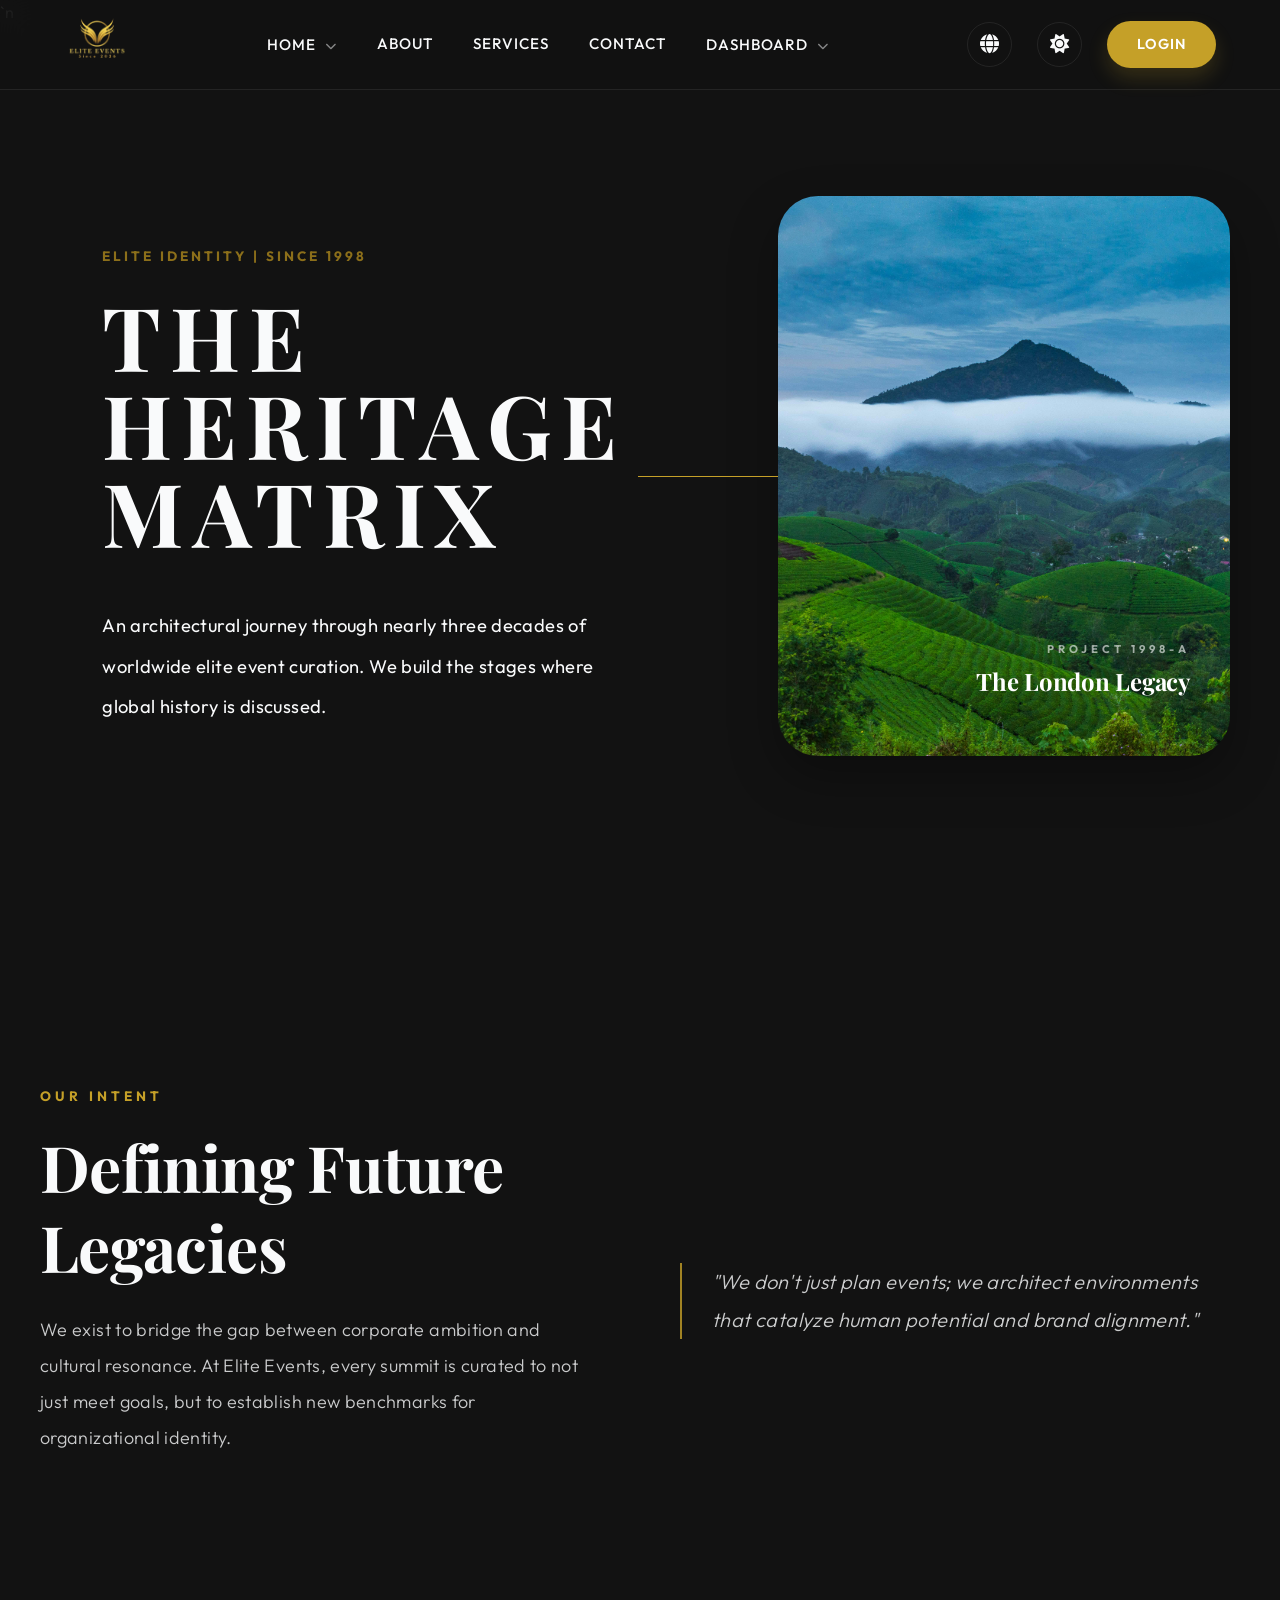
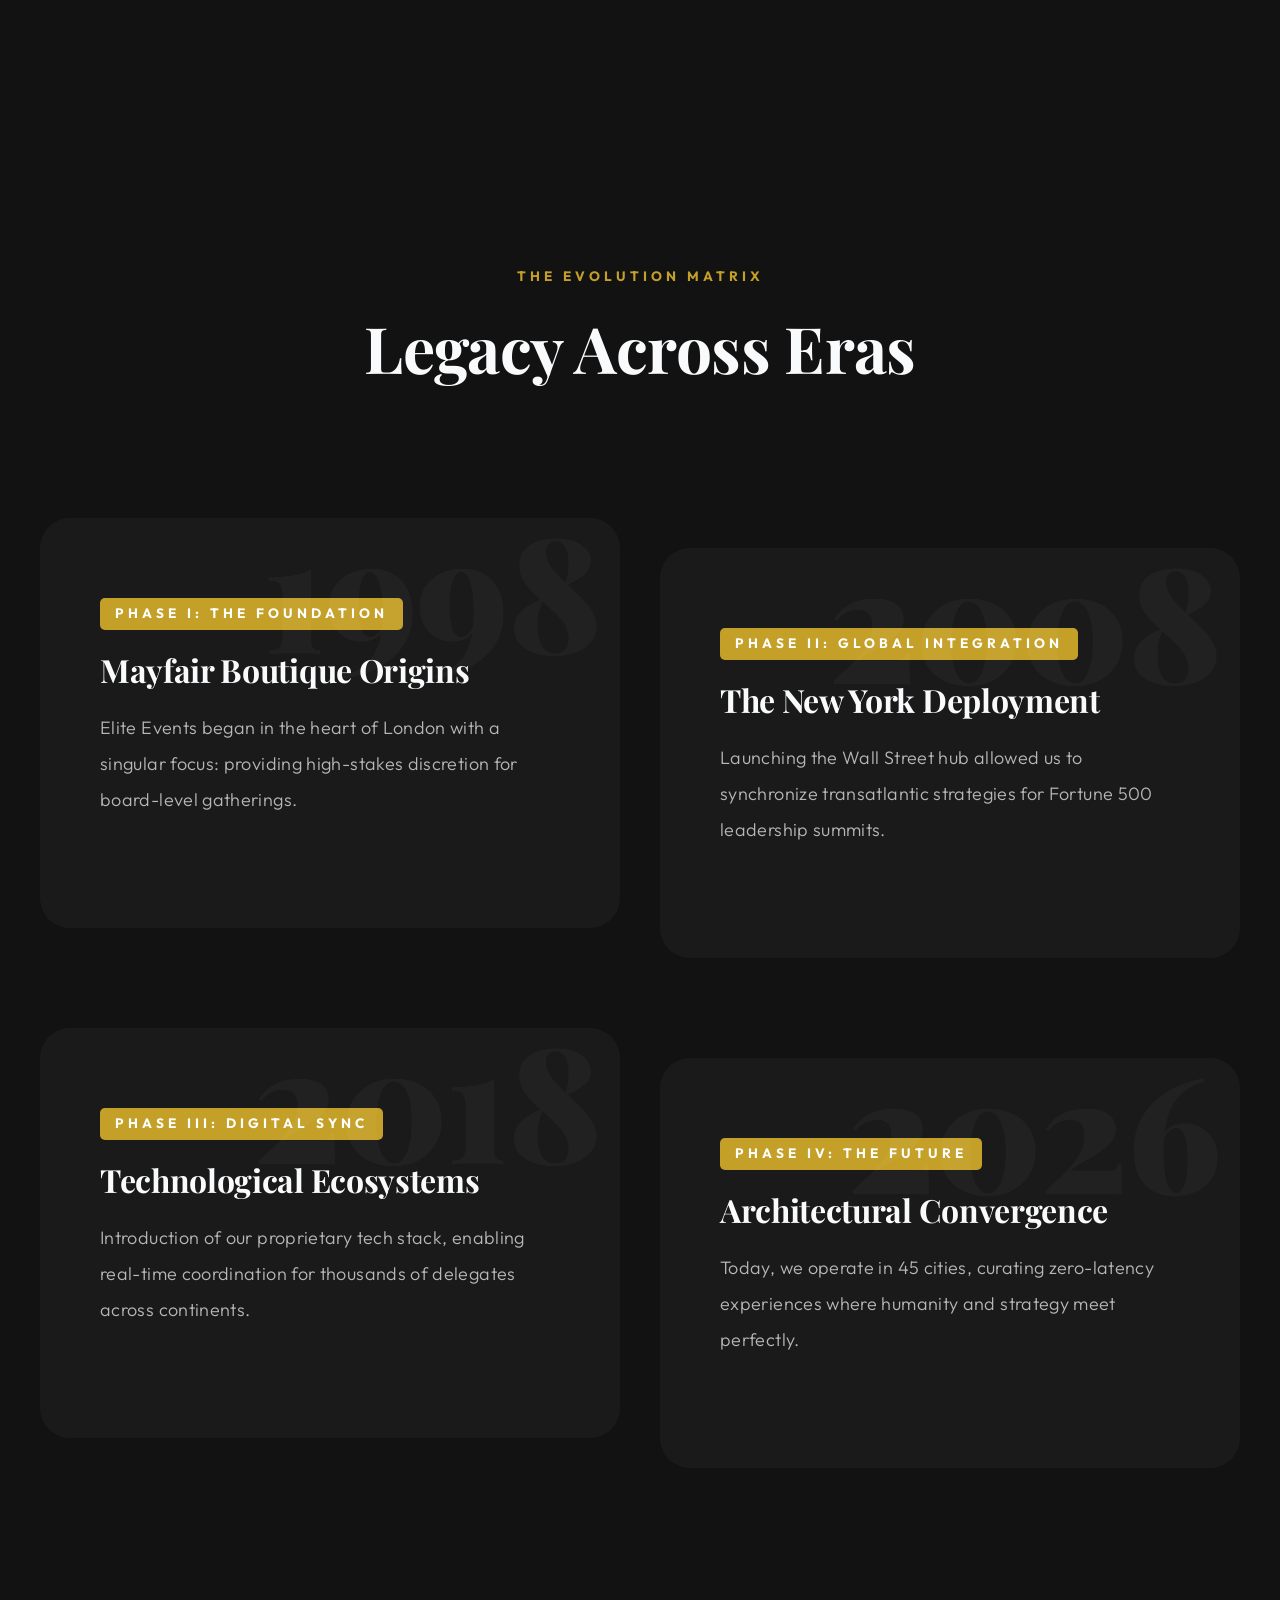
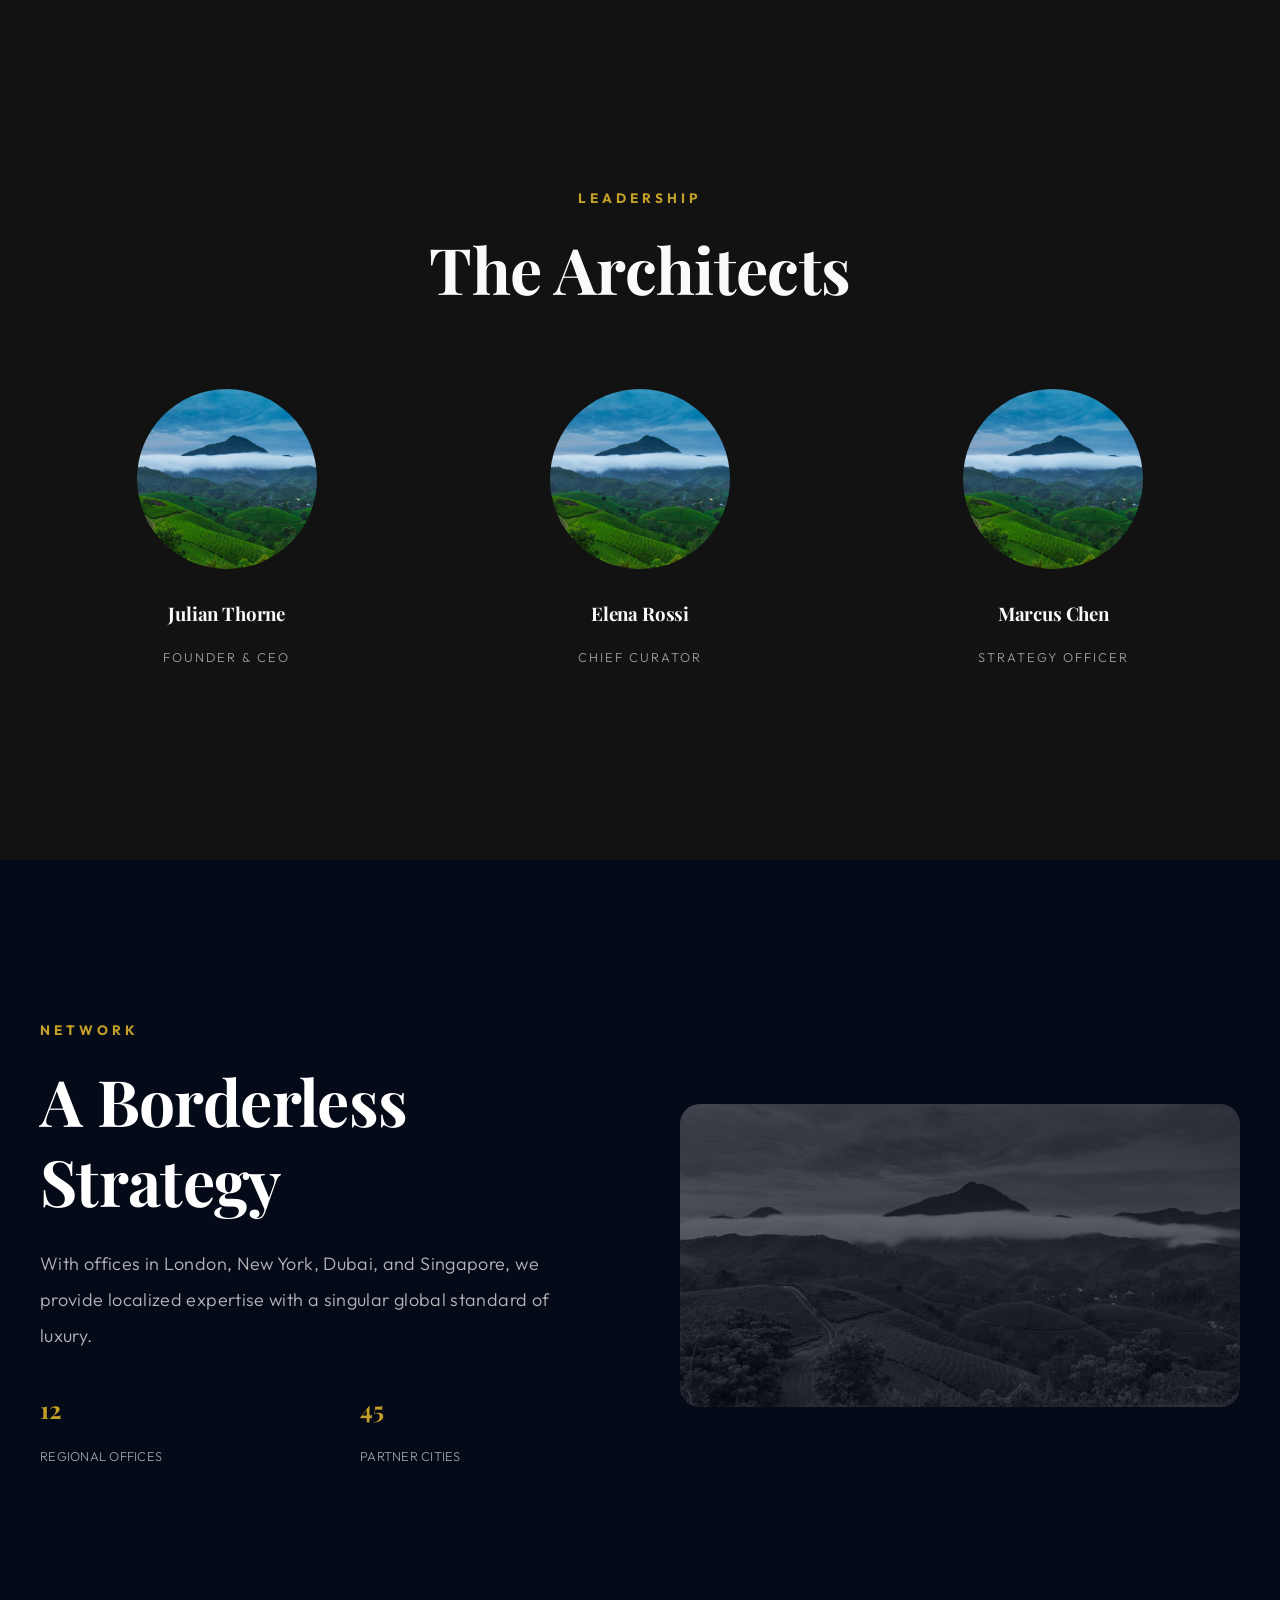
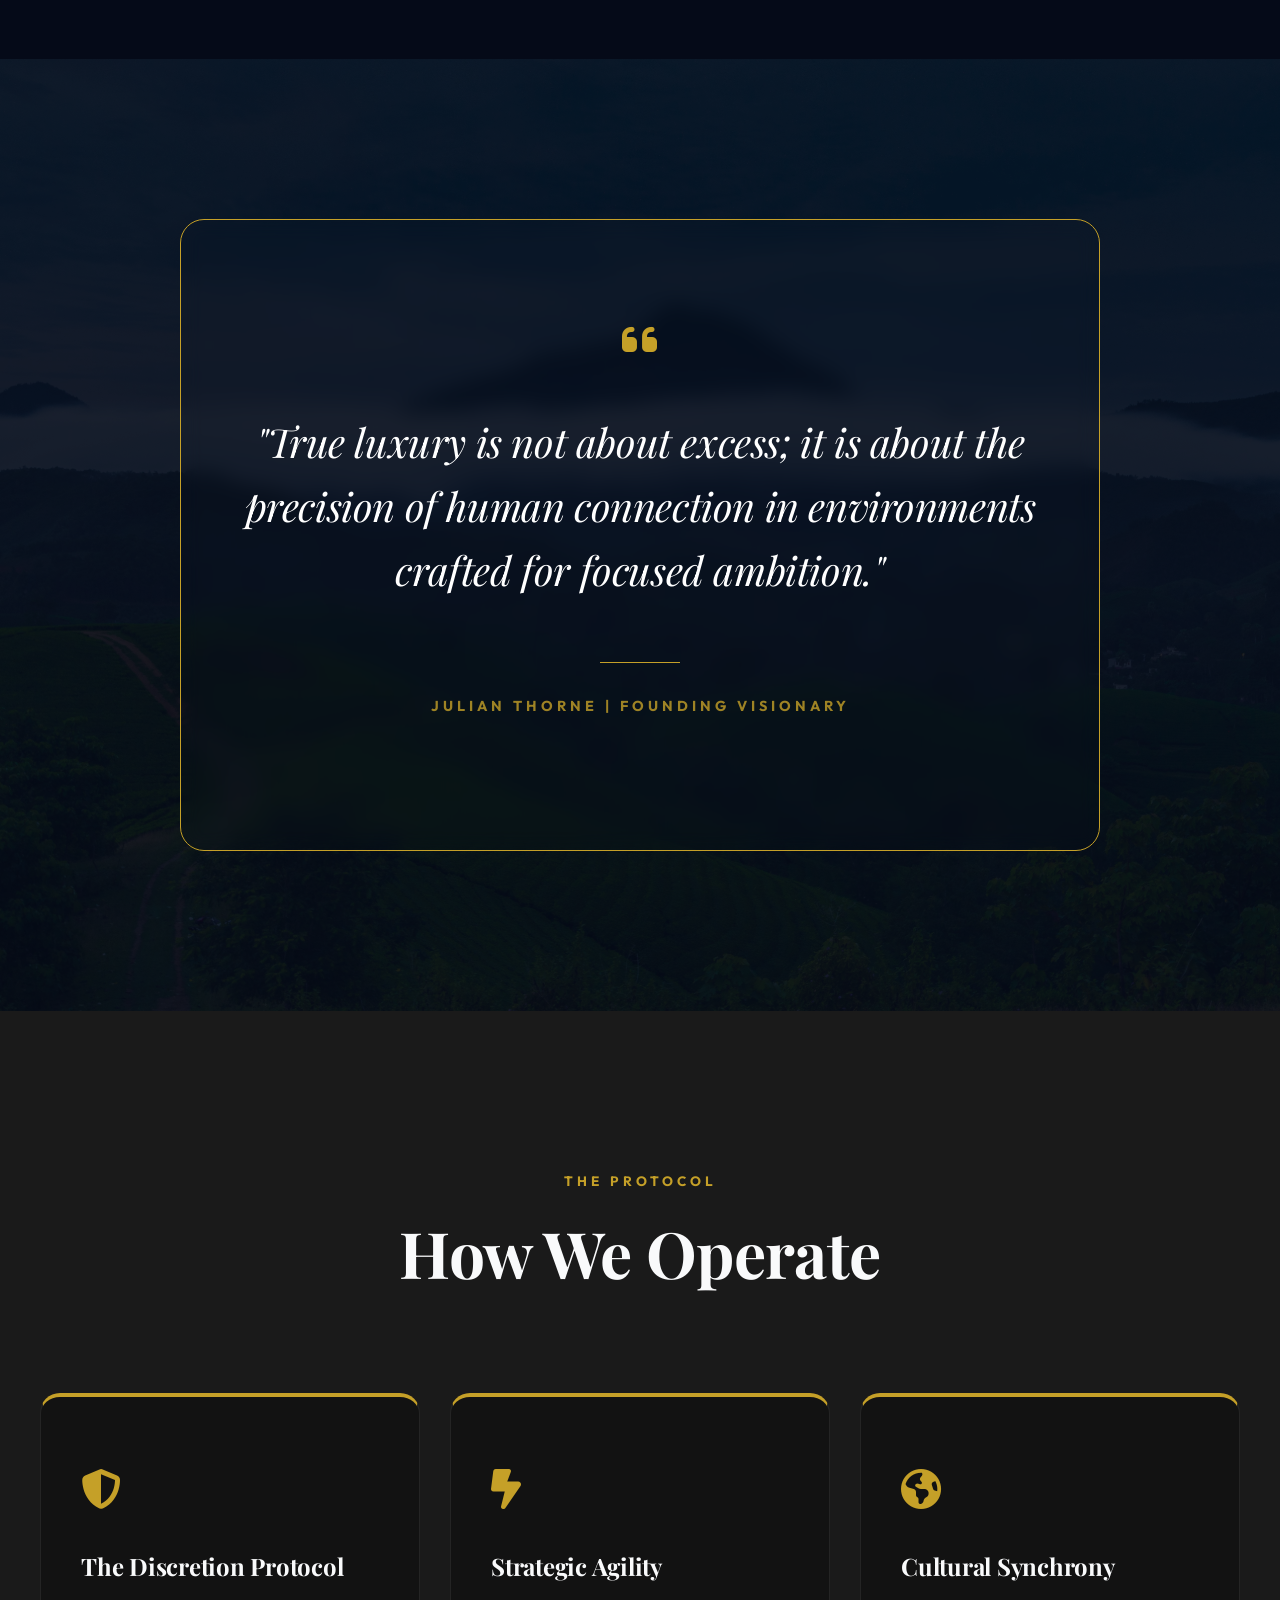
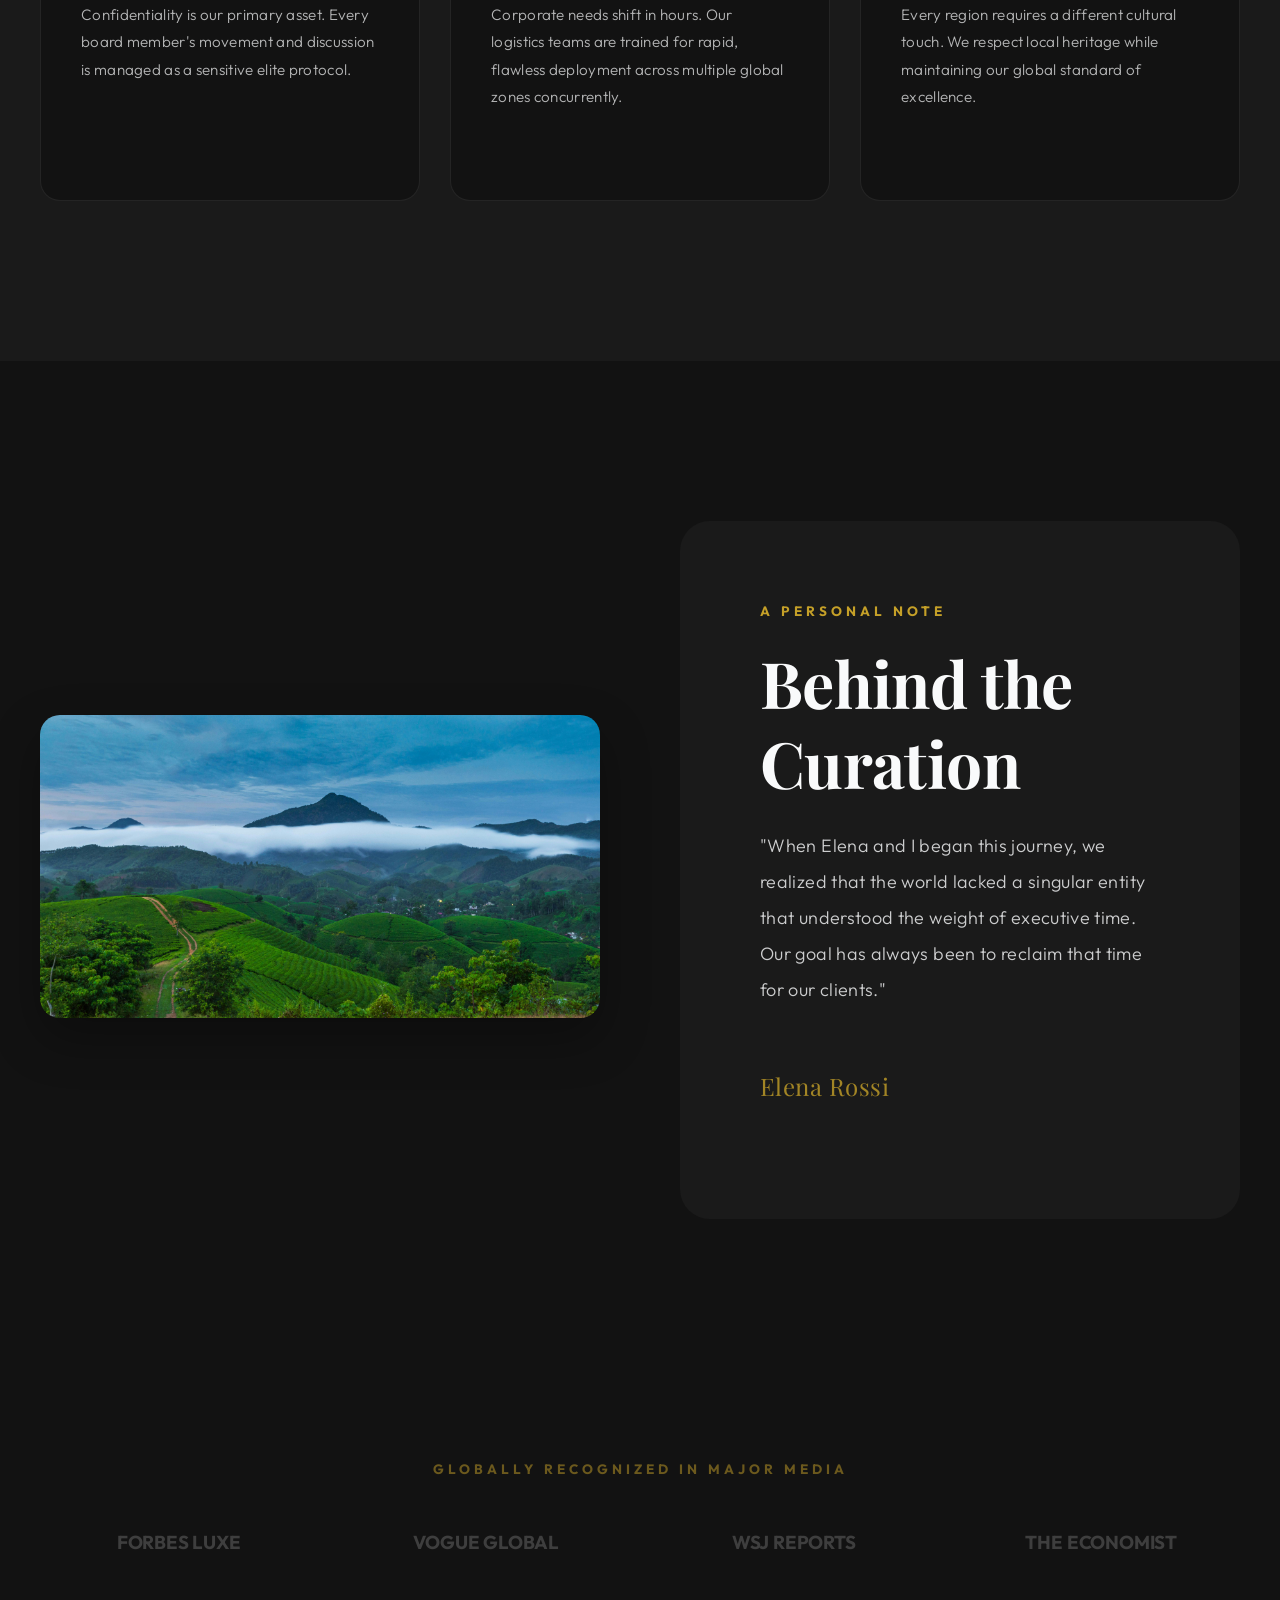
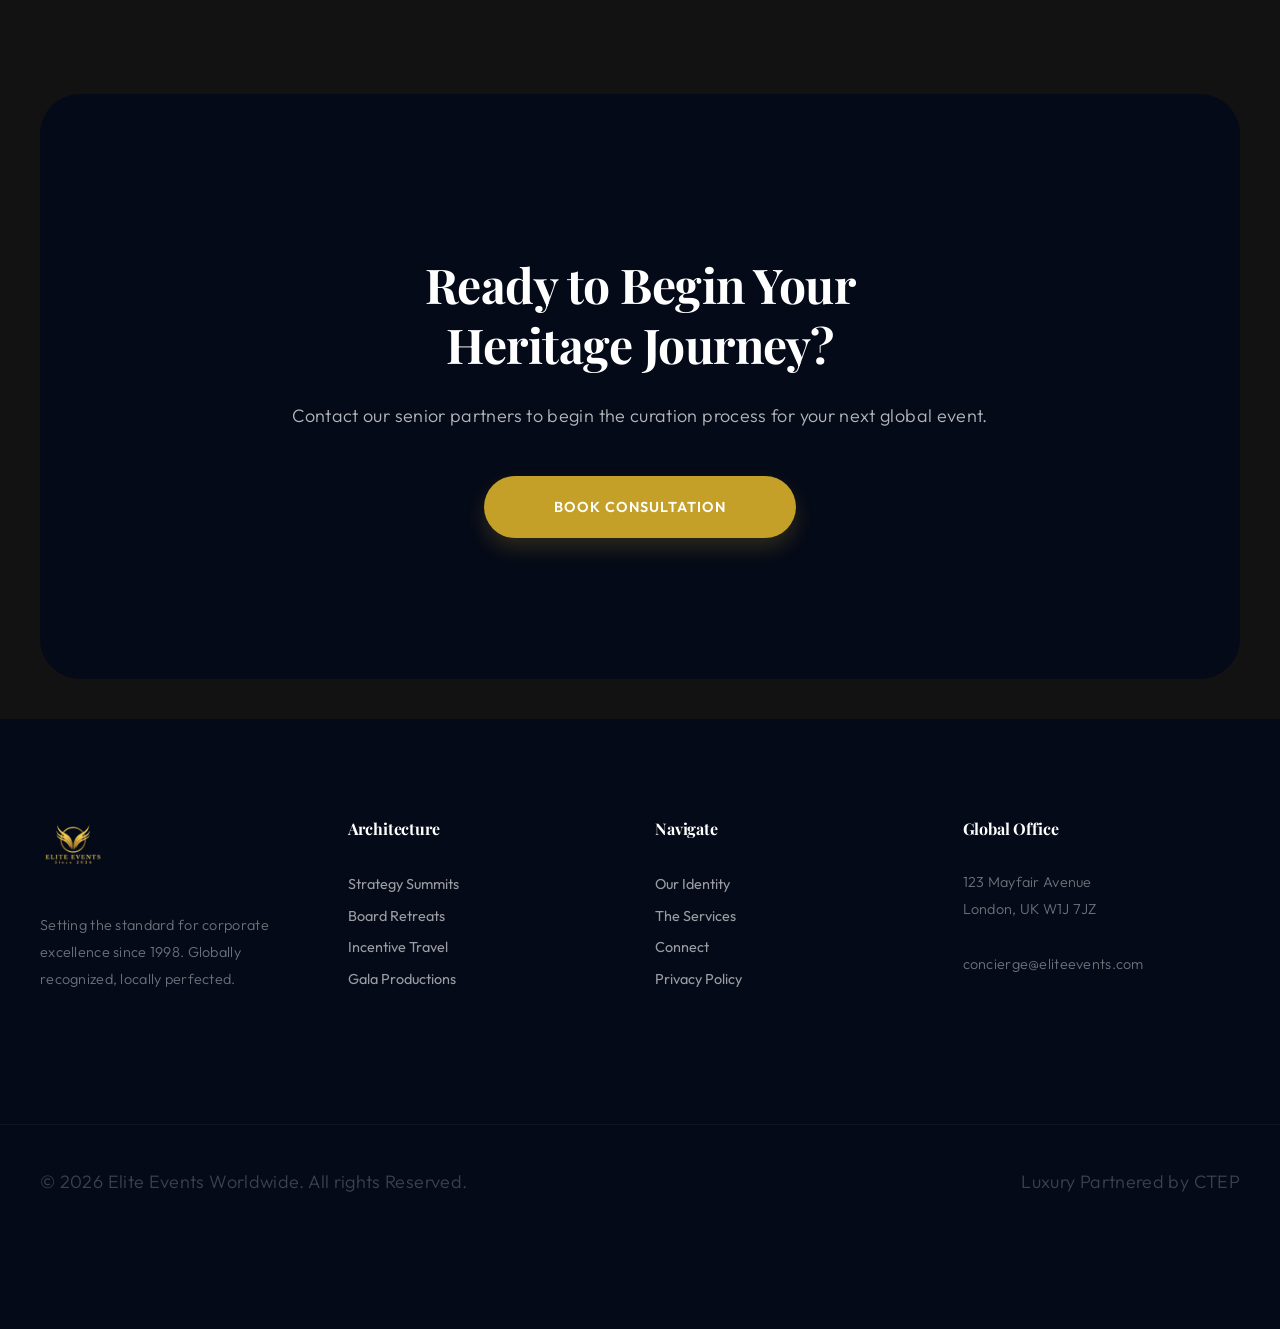
==== about.html @ 0a7a6202 "Initial commit of Cake Shop project" ====
<!DOCTYPE html>
<html lang="en" dir="ltr">
<head>
  <meta charset="UTF-8">
  <meta name="viewport" content="width=device-width, initial-scale=1.0">
  <title>Our Identity | Elite Events Worldwide</title>
  <meta name="description" content="The heritage and vision of the world's most exclusive corporate event curators.">
  
  <link rel="icon" type="image/png" href="logo.png">`n  <!-- Fonts & Icons -->
  <link rel="preconnect" href="https://fonts.googleapis.com">
  <link rel="preconnect" href="https://fonts.gstatic.com" crossorigin>
  <link href="https://fonts.googleapis.com/css2?family=Outfit:wght@300;400;500;600;700&family=Playfair+Display:ital,wght@0,400..900;1,400..900&display=swap" rel="stylesheet">
  <link rel="stylesheet" href="https://cdnjs.cloudflare.com/ajax/libs/font-awesome/6.5.1/css/all.min.css">
  
  <link rel="stylesheet" href="style.css">
</head>
<body data-theme="dark">

  <!-- HEADER (Same as Home 1) -->
  <header>
    <div class="nav-box">
      <div class="logo-wrap">
        <a href="index.html"><img src="logo.png" alt="Elite Events" class="logo-img"></a>
      </div>
      <nav class="nav-links-center">
        <div class="dropdown-parent">
          <a href="index.html" class="nav-link-item">Home <i class="fas fa-chevron-down" style="font-size: 0.7rem; margin-left: 5px; opacity: 0.5;"></i></a>
          <div class="dropdown-child">
            <a href="index.html" class="dropdown-link">Home 1</a>
            <a href="home2.html" class="dropdown-link">Home 2</a>
          </div>
        </div>
        <a href="about.html" class="nav-link-item">About</a>
        <a href="services.html" class="nav-link-item">Services</a>
        <a href="contact.html" class="nav-link-item">Contact</a>
        <div class="dropdown-parent">
          <a href="#" class="nav-link-item">Dashboard <i class="fas fa-chevron-down" style="font-size: 0.7rem; margin-left: 5px; opacity: 0.5;"></i></a>
          <div class="dropdown-child">
            <a href="dashboard.html" class="dropdown-link">User Dashboard</a>
            <a href="admin.html" class="dropdown-link">Admin Dashboard</a>
          </div>
        </div>
      </nav>
      <div class="nav-actions-right">
        <button class="btn-icon-luxe" id="rtl-toggle" title="Switch Language Direction"><i class="fas fa-globe"></i></button>
        <button class="btn-icon-luxe" id="theme-toggle" title="Toggle Darkness"><i class="fas fa-moon"></i></button>
        <div class="mobile-toggle">
          <span></span>
          <span></span>
          <span></span>
        </div>
        <a href="login.html" class="btn-login-premium">Login</a>
      </div>
    </div>
  </header>

  <!-- MOBILE NAV DRAWER (INTERACTIVE) -->
  <div class="mobile-nav">
    <button class="mobile-close-btn" aria-label="Close Menu">&times;</button>
    <div class="mobile-nav-group">
      <a href="#" class="mobile-dropdown-toggle">Home <i class="fas fa-chevron-down" style="font-size: 0.8rem; margin-left: 10px; opacity: 0.5;"></i></a>
      <div class="mobile-submenu">
        <a href="index.html" class="sub-link">Home 1</a>
        <a href="home2.html" class="sub-link">Home 2</a>
      </div>
    </div>
    
    <div class="mobile-nav-group">
      <a href="about.html">About</a>
      <a href="services.html">Services</a>
      <a href="contact.html">Contact</a>
    </div>

    <div class="mobile-nav-group">
      <a href="#" class="mobile-dropdown-toggle">Dashboard <i class="fas fa-chevron-down" style="font-size: 0.8rem; margin-left: 10px; opacity: 0.5;"></i></a>
      <div class="mobile-submenu">
        <a href="dashboard.html" class="sub-link">User Dashboard</a>
        <a href="admin.html" class="sub-link">Admin Dashboard</a>
      </div>
    </div>

    <div class="login-item" style="margin-top: 40px;">
      <a href="login.html" class="btn-login-premium" style="display: block; text-align: center; font-size: 1.1rem; padding: 20px; border-radius: 12px; font-family: 'Outfit', sans-serif;">Login</a>
    </div>
  </div>

  <!-- 1. ABOUT HERO - ARCHITECTURAL SPLIT -->
  <section style="height: 100vh; background: var(--bg-color); padding: 0; display: flex; align-items: stretch; position: relative; overflow: hidden;">
    <!-- LEFT: CONTENT -->
    <div style="flex: 1.2; padding: 220px 8% 120px 8%; display: flex; flex-direction: column; justify-content: flex-start; z-index: 10;">
      <span class="accent-tag" style="margin-bottom: 25px; font-weight: 700; letter-spacing: 3px; color: var(--gold-dark);">Elite Identity | Since 1998</span>
      <h1 class="main-title" style="font-size: 5.5rem; line-height: 1; letter-spacing: 0.1em; margin-bottom: 50px;">THE <br> HERITAGE <br> MATRIX</h1>
      <p style="max-width: 500px; line-height: 2.2; color: var(--text-color); opacity: 1; font-size: 1.15rem; font-weight: 400;">An architectural journey through nearly three decades of worldwide elite event curation. We build the stages where global history is discussed.</p>
    </div>
    
    <!-- RIGHT: FRAMED IMAGE COMPOSITION -->
    <div style="flex: 1.8; position: relative; padding: 100px 50px 100px 0; display: flex; align-items: center; justify-content: flex-end;">
      <div style="position: relative; width: 90%; height: 80%; border-radius: 40px; overflow: hidden; box-shadow: var(--shadow-premium);">
        <img src="image1.jpg" alt="Executive Hub" style="width: 100%; height: 100%; object-fit: cover;">
        <!-- DESIGN ELEMENT: OVERLAY TEXT -->
        <div style="position: absolute; bottom: 40px; right: 40px; color: white; text-align: right;">
          <p style="text-transform: uppercase; letter-spacing: 4px; font-weight: 700; font-size: 0.7rem; opacity: 0.6; margin-bottom: 5px;">Project 1998-A</p>
          <h4 style="font-family: 'Playfair Display', serif; font-size: 1.5rem;">The London Legacy</h4>
        </div>
      </div>
      <!-- DESIGN ELEMENT: ACCENT LINE -->
      <div style="position: absolute; top: 50%; left: -20px; width: 140px; height: 1px; background: var(--gold-primary); transform: translateX(-50%); z-index: 5;"></div>
    </div>
  </section>

  <!-- 2. MISSION & INTENT - SPLIT -->
  <section style="background: var(--bg-color);">
    <div class="container grid-2" style="align-items: center;">
      <div class="section-head-left">
        <span class="accent-tag">Our Intent</span>
        <h2 class="main-title">Defining Future <br> Legacies</h2>
        <p style="line-height: 2;">We exist to bridge the gap between corporate ambition and cultural resonance. At Elite Events, every summit is curated to not just meet goals, but to establish new benchmarks for organizational identity.</p>
      </div>
      <div>
        <p style="border-left: 2px solid var(--gold-primary); padding-left: 30px; font-style: italic; font-size: 1.25rem;">"We don't just plan events; we architect environments that catalyze human potential and brand alignment."</p>
      </div>
    </div>
  </section>

  <!-- 3. THE REGISTRY - STAGGERED ERA GRID -->
  <section style="background: var(--bg-color); padding: 160px 0;">
    <div class="container">
      <div class="section-head-center">
        <span class="accent-tag">The Evolution Matrix</span>
        <h2 class="main-title">Legacy Across Eras</h2>
      </div>
      
      <div class="grid-2" style="margin-top: 100px; gap: 40px;">
        <!-- ERA 1 -->
        <div style="background: var(--section-bg-alt); padding: 80px 60px; border-radius: 30px; position: relative; overflow: hidden;">
          <h4 style="position: absolute; top: -30px; right: 20px; font-size: 10rem; opacity: 0.03; font-weight: 900; pointer-events: none;">1998</h4>
          <span class="accent-tag" style="background: var(--gold-primary); color: white; padding: 5px 15px; border-radius: 5px; margin-bottom: 20px; display: inline-block;">Phase I: The Foundation</span>
          <h3 style="font-size: 2rem; margin-bottom: 20px;">Mayfair Boutique Origins</h3>
          <p style="line-height: 2; opacity: 0.7;">Elite Events began in the heart of London with a singular focus: providing high-stakes discretion for board-level gatherings.</p>
        </div>

        <!-- ERA 2 -->
        <div style="background: var(--section-bg-alt); padding: 80px 60px; border-radius: 30px; position: relative; overflow: hidden; margin-top: 60px;">
          <h4 style="position: absolute; top: -30px; right: 20px; font-size: 10rem; opacity: 0.03; font-weight: 900; pointer-events: none;">2008</h4>
          <span class="accent-tag" style="background: var(--gold-primary); color: white; padding: 5px 15px; border-radius: 5px; margin-bottom: 20px; display: inline-block;">Phase II: Global Integration</span>
          <h3 style="font-size: 2rem; margin-bottom: 20px;">The New York Deployment</h3>
          <p style="line-height: 2; opacity: 0.7;">Launching the Wall Street hub allowed us to synchronize transatlantic strategies for Fortune 500 leadership summits.</p>
        </div>

        <!-- ERA 3 -->
        <div style="background: var(--section-bg-alt); padding: 80px 60px; border-radius: 30px; position: relative; overflow: hidden;">
          <h4 style="position: absolute; top: -30px; right: 20px; font-size: 10rem; opacity: 0.03; font-weight: 900; pointer-events: none;">2018</h4>
          <span class="accent-tag" style="background: var(--gold-primary); color: white; padding: 5px 15px; border-radius: 5px; margin-bottom: 20px; display: inline-block;">Phase III: Digital Sync</span>
          <h3 style="font-size: 2rem; margin-bottom: 20px;">Technological Ecosystems</h3>
          <p style="line-height: 2; opacity: 0.7;">Introduction of our proprietary tech stack, enabling real-time coordination for thousands of delegates across continents.</p>
        </div>

        <!-- ERA 4 -->
        <div style="background: var(--section-bg-alt); padding: 80px 60px; border-radius: 30px; position: relative; overflow: hidden; margin-top: 60px;">
          <h4 style="position: absolute; top: -30px; right: 20px; font-size: 10rem; opacity: 0.03; font-weight: 900; pointer-events: none;">2026</h4>
          <span class="accent-tag" style="background: var(--gold-primary); color: white; padding: 5px 15px; border-radius: 5px; margin-bottom: 20px; display: inline-block;">Phase IV: The Future</span>
          <h3 style="font-size: 2rem; margin-bottom: 20px;">Architectural Convergence</h3>
          <p style="line-height: 2; opacity: 0.7;">Today, we operate in 45 cities, curating zero-latency experiences where humanity and strategy meet perfectly.</p>
        </div>
      </div>
    </div>
  </section>

  <!-- 4. BOARD OF DIRECTORS - PHOTO GRID -->
  <section>
    <div class="container">
      <div class="section-head-center">
        <span class="accent-tag">Leadership</span>
        <h2 class="main-title">The Architects</h2>
      </div>
      <div class="grid-3" style="width: 100%; margin-top: 80px; text-align: center;">
        <div>
          <img src="image1.jpg" alt="CEO" style="width: 180px; height: 180px; border-radius: 50%; object-fit: cover; margin-bottom: 25px;">
          <h3>Julian Thorne</h3>
          <p style="opacity: 0.6; text-transform: uppercase; font-size: 0.8rem; letter-spacing: 2px;">Founder & CEO</p>
        </div>
        <div>
          <img src="image1.jpg" alt="VP" style="width: 180px; height: 180px; border-radius: 50%; object-fit: cover; margin-bottom: 25px;">
          <h3>Elena Rossi</h3>
          <p style="opacity: 0.6; text-transform: uppercase; font-size: 0.8rem; letter-spacing: 2px;">Chief Curator</p>
        </div>
        <div>
          <img src="image1.jpg" alt="CSO" style="width: 180px; height: 180px; border-radius: 50%; object-fit: cover; margin-bottom: 25px;">
          <h3>Marcus Chen</h3>
          <p style="opacity: 0.6; text-transform: uppercase; font-size: 0.8rem; letter-spacing: 2px;">Strategy Officer</p>
        </div>
      </div>
    </div>
  </section>

  <!-- 5. GLOBAL PRESENCE - STATS & MAP -->
  <section style="background: var(--navy-deep); color: white;">
    <div class="container grid-2" style="align-items: center;">
      <div>
        <span class="accent-tag">Network</span>
        <h2 class="main-title" style="color: white;">A Borderless Strategy</h2>
        <p style="opacity: 0.7; line-height: 2; margin-bottom: 40px;">With offices in London, New York, Dubai, and Singapore, we provide localized expertise with a singular global standard of luxury.</p>
        <div class="grid-2">
          <div><h2 style="color: var(--gold-primary);">12</h2><p style="font-size: 0.8rem; opacity: 0.6; text-transform: uppercase;">Regional Offices</p></div>
          <div><h2 style="color: var(--gold-primary);">45</h2><p style="font-size: 0.8rem; opacity: 0.6; text-transform: uppercase;">Partner Cities</p></div>
        </div>
      </div>
      <div>
        <img src="image1.jpg" alt="Map" style="width: 100%; border-radius: 20px; filter: grayscale(1); opacity: 0.4;">
      </div>
    </div>
  </section>

  <!-- 6. FOUNDER'S STATEMENT - ARCHITECTURAL REDESIGN -->
  <section style="background: url('image1.jpg') center/cover; padding: 160px 0; position: relative;">
    <div style="position: absolute; top: 0; left: 0; width: 100%; height: 100%; background: rgba(5,10,24,0.9);"></div>
    <div class="container" style="position: relative; z-index: 2; max-width: 1000px; text-align: center;">
      <div style="border: 1px solid var(--gold-primary); padding: 100px 60px; border-radius: var(--border-radius-lg); backdrop-filter: blur(10px);">
        <i class="fas fa-quote-left" style="font-size: 2.5rem; color: var(--gold-primary); margin-bottom: 50px;"></i>
        <h2 class="main-title" style="color: white; font-family: 'Playfair Display', serif; font-style: italic; font-weight: 300; line-height: 1.6; font-size: 2.5rem;">"True luxury is not about excess; it is about the precision of human connection in environments crafted for focused ambition."</h2>
        <div style="width: 80px; height: 1px; background: var(--gold-primary); margin: 60px auto 30px;"></div>
        <p style="text-transform: uppercase; letter-spacing: 4px; font-weight: 700; color: var(--gold-primary); font-size: 0.9rem;">Julian Thorne | Founding Visionary</p>
      </div>
    </div>
  </section>

  <!-- 7. SERVICE PHILOSOPHY - PRINCIPLE CARDS REDESIGNED -->
  <section style="background: var(--section-bg-alt); padding: 160px 0;">
    <div class="container">
      <div class="section-head-center">
        <span class="accent-tag">The Protocol</span>
        <h2 class="main-title">How We Operate</h2>
      </div>
      <div class="grid-3" style="margin-top: 100px; gap: 30px;">
        <!-- CARD 1 -->
        <div class="feature-card" style="background: var(--bg-color); border: 1px solid var(--glass-border); padding: 60px 40px; border-radius: 20px; transition: transform 0.4s ease; border-top: 4px solid var(--gold-primary);">
          <div style="font-size: 2.5rem; color: var(--gold-primary); margin-bottom: 30px;"><i class="fas fa-shield-halved"></i></div>
          <h3 style="margin-bottom: 20px; font-size: 1.5rem;">The Discretion Protocol</h3>
          <p style="line-height: 1.8; opacity: 0.7; font-size: 0.95rem;">Confidentiality is our primary asset. Every board member's movement and discussion is managed as a sensitive elite protocol.</p>
        </div>
        
        <!-- CARD 2 -->
        <div class="feature-card" style="background: var(--bg-color); border: 1px solid var(--glass-border); padding: 60px 40px; border-radius: 20px; transition: transform 0.4s ease; border-top: 4px solid var(--gold-primary);">
          <div style="font-size: 2.5rem; color: var(--gold-primary); margin-bottom: 30px;"><i class="fas fa-bolt-lightning"></i></div>
          <h3 style="margin-bottom: 20px; font-size: 1.5rem;">Strategic Agility</h3>
          <p style="line-height: 1.8; opacity: 0.7; font-size: 0.95rem;">Corporate needs shift in hours. Our logistics teams are trained for rapid, flawless deployment across multiple global zones concurrently.</p>
        </div>

        <!-- CARD 3 -->
        <div class="feature-card" style="background: var(--bg-color); border: 1px solid var(--glass-border); padding: 60px 40px; border-radius: 20px; transition: transform 0.4s ease; border-top: 4px solid var(--gold-primary);">
          <div style="font-size: 2.5rem; color: var(--gold-primary); margin-bottom: 30px;"><i class="fas fa-earth-americas"></i></div>
          <h3 style="margin-bottom: 20px; font-size: 1.5rem;">Cultural Synchrony</h3>
          <p style="line-height: 1.8; opacity: 0.7; font-size: 0.95rem;">Every region requires a different cultural touch. We respect local heritage while maintaining our global standard of excellence.</p>
        </div>
      </div>
    </div>
  </section>

  <!-- 8. THE CURATOR'S NOTE - LETTER STYLE -->
  <section>
    <div class="container grid-2" style="align-items: center; gap: 80px;">
      <div>
        <img src="image1.jpg" alt="Curator" style="width: 100%; border-radius: 20px; box-shadow: var(--shadow-premium);">
      </div>
      <div style="background: var(--section-bg-alt); padding: 80px; border-radius: 30px;">
        <span class="accent-tag">A Personal Note</span>
        <h2 class="main-title">Behind the Curation</h2>
        <p style="line-height: 2;">"When Elena and I began this journey, we realized that the world lacked a singular entity that understood the weight of executive time. Our goal has always been to reclaim that time for our clients."</p>
        <br>
        <p style="font-family: 'Playfair Display', serif; font-size: 1.5rem; color: var(--gold-primary);">Elena Rossi</p>
      </div>
    </div>
  </section>

  <!-- 9. RECOGNITION - LOGO STRIP -->
  <section style="background: var(--bg-color); padding: 80px 0;">
    <div class="container" style="text-align: center;">
      <span class="accent-tag" style="opacity: 0.5; margin-bottom: 50px;">Globally Recognized in Major Media</span>
      <div class="grid-4" style="opacity: 0.4; filter: contrast(0);">
        <h3 style="font-family: inherit;">FORBES LUXE</h3>
        <h3 style="font-family: inherit;">VOGUE GLOBAL</h3>
        <h3 style="font-family: inherit;">WSJ REPORTS</h3>
        <h3 style="font-family: inherit;">THE ECONOMIST</h3>
      </div>
    </div>
  </section>

  <!-- 10. LEGACY INVITATION - CTA -->
  <section style="background: var(--navy-deep); color: white; padding: 160px 0; border-radius: 40px; margin: 40px;">
    <div class="container" style="max-width: 800px; text-align: center;">
      <h2 class="main-title" style="color: white; font-size: 3rem;">Ready to Begin Your <br> Heritage Journey?</h2>
      <p style="opacity: 0.7; margin-bottom: 60px;">Contact our senior partners to begin the curation process for your next global event.</p>
      <a href="contact.html" class="btn-login-premium" style="padding: 22px 70px;">Book Consultation</a>
    </div>
  </section>

  <!-- FOOTER (Same as Home 1) -->
  <footer style="padding: 100px 0; background: var(--navy-deep); color: white;">
    <div class="container grid-4">
      <div>
        <a href="index.html"><img src="logo.png" alt="Elite Events" style="height: 55px; margin-bottom: 30px; object-fit: contain;"></a>
        <p style="opacity: 0.6; font-size: 0.9rem;">Setting the standard for corporate excellence since 1998. Globally recognized, locally perfected.</p>
      </div>
      <div>
        <h4 style="margin-bottom: 30px;">Architecture</h4>
        <ul style="list-style: none; opacity: 0.6; font-size: 0.9rem; line-height: 2.2;">
          <li>Strategy Summits</li>
          <li>Board Retreats</li>
          <li>Incentive Travel</li>
          <li>Gala Productions</li>
        </ul>
      </div>
      <div>
        <h4 style="margin-bottom: 30px;">Navigate</h4>
        <ul style="list-style: none; opacity: 0.6; font-size: 0.9rem; line-height: 2.2;">
          <li><a href="about.html">Our Identity</a></li>
          <li><a href="services.html">The Services</a></li>
          <li><a href="contact.html">Connect</a></li>
          <li><a href="#">Privacy Policy</a></li>
        </ul>
      </div>
      <div>
        <h4 style="margin-bottom: 30px;">Global Office</h4>
        <p style="opacity: 0.6; font-size: 0.9rem;">123 Mayfair Avenue<br>London, UK W1J 7JZ<br><br>concierge@eliteevents.com</p>
      </div>
    </div>
    <div class="container" style="margin-top: 100px; padding-top: 40px; border-top: 1px solid rgba(255,255,255,0.1); display: flex; justify-content: space-between; opacity: 0.4; font-size: 0.8rem;">
      <p>&copy; 2026 Elite Events Worldwide. All rights Reserved.</p>
      <p>Luxury Partnered by CTEP</p>
    </div>
  </footer>

  <script src="script.js"></script>
</body>
</html>
---- style.css ----
* { 
  box-sizing: border-box; 
  margin: 0; 
  padding: 0; 
}

html, body {
  overflow-x: hidden;
  max-width: 100vw;
}

:root {
  /* Color Palette - Ultra Luxury */
  --gold-primary: #C5A028;
  --gold-light: #E5C76B;
  --gold-dark: #8C6F1A;
  --navy-deep: #050A18;
  --navy-base: #0A142F;
  --white: #FFFFFF;
  --off-white: #F9FAFB;
  --charcoal: #121212;
  --gray-light: #E5E7EB;
  --gray-muted: #9CA3AF;
  
  /* Glassmorphism & Effects */
  --glass-bg: rgba(255, 255, 255, 0.03);
  --glass-border: rgba(255, 255, 255, 0.1);
  --shadow-premium: 0 20px 50px rgba(0, 0, 0, 0.3);
  --transition-smooth: all 0.6s cubic-bezier(0.16, 1, 0.3, 1);
  
  /* Spacing & Sizing */
  --container-max: 1400px;
  --section-padding: 160px;
  --border-radius-lg: 24px;
  --border-radius-sm: 8px;

  /* Theme Defaults */
  --bg-color: var(--white);
  --text-color: var(--charcoal);
  --section-bg-alt: var(--off-white);
  --header-bg: rgba(255, 255, 255, 0.85);
}

[data-theme="dark"] {
  --bg-color: var(--charcoal);
  --text-color: var(--off-white);
  --section-bg-alt: #1A1A1A;
  --header-bg: rgba(18, 18, 18, 0.9);
  --glass-bg: rgba(255, 255, 255, 0.05);
  --glass-border: rgba(255, 255, 255, 0.08);
}

/* Base Resets */
* {
  margin: 0;
  padding: 0;
  box-sizing: border-box;
  -webkit-font-smoothing: antialiased;
}

html {
  font-size: 16px;
  scroll-behavior: smooth;
}

body {
  font-family: 'Outfit', sans-serif;
  background-color: var(--bg-color);
  color: var(--text-color);
  line-height: 1.6;
  overflow-x: hidden;
  transition: background-color 0.4s ease;
}

/* Typography Perfection */
h1, h2, h3, h4, h5, h6 {
  font-family: 'Playfair Display', serif;
  font-weight: 700;
  letter-spacing: -0.01em;
  line-height: 1.25;
  margin-bottom: 20px;
}

p {
  font-size: 1.125rem;
  font-weight: 300;
  opacity: 0.8;
  line-height: 1.9;
  letter-spacing: 0.02em;
  margin-bottom: 30px;
}

a {
  text-decoration: none;
  color: inherit;
  transition: var(--transition-smooth);
}

.container {
  max-width: var(--container-max);
  margin: 0 auto;
  padding: 0 40px;
}

/* Header & Premium Nav */
header {
  position: fixed;
  top: 0;
  left: 0;
  width: 100%;
  height: 90px;
  z-index: 1000;
  background: var(--header-bg);
  backdrop-filter: blur(20px);
  border-bottom: 1px solid var(--glass-border);
  display: flex;
  align-items: center;
  transition: var(--transition-smooth);
}

.hero-v2 {
  color: white !important;
}

.hero-v2 .main-title {
  color: white !important;
}

.hero-v2 p {
  color: white !important;
  opacity: 0.8;
}

.nav-box {
  display: flex;
  justify-content: space-between;
  align-items: center;
  width: 100%;
  padding: 0 5%;
}

.logo-wrap {
  display: flex;
  align-items: center;
  gap: 0; 
}

.logo-img {
  height: 55px;
  width: auto;
  object-fit: contain;
  transition: transform 0.3s ease;
}

.logo-img:hover {
  transform: scale(1.05);
}

.nav-links-center {
  display: flex;
  gap: 40px;
  align-items: center;
}

.nav-link-item {
  position: relative;
  font-size: 0.95rem;
  font-weight: 500;
  text-transform: uppercase;
  letter-spacing: 1px;
  padding: 10px 0;
}

.nav-link-item::after {
  content: '';
  position: absolute;
  bottom: 0;
  left: 50%;
  width: 0;
  height: 2px;
  background: var(--gold-primary);
  transition: var(--transition-smooth);
  transform: translateX(-50%);
}

.nav-link-item:hover::after {
  width: 100%;
}

/* Dropdown Premium Style */
.dropdown-parent {
  position: relative;
}

.dropdown-child {
  position: absolute;
  top: 100%;
  left: 50%;
  transform: translateX(-50%) translateY(20px);
  background: var(--bg-color);
  min-width: 220px;
  padding: 15px 0;
  border-radius: var(--border-radius-sm);
  box-shadow: var(--shadow-premium);
  opacity: 0;
  visibility: hidden;
  transition: var(--transition-smooth);
  border: 1px solid var(--glass-border);
}

.dropdown-parent:hover .dropdown-child {
  opacity: 1;
  visibility: visible;
  transform: translateX(-50%) translateY(5px);
}

.dropdown-link {
  display: block;
  padding: 12px 25px;
  font-size: 0.9rem;
  transition: background 0.3s;
}

.dropdown-link:hover {
  background: var(--section-bg-alt);
  color: var(--gold-primary);
}

.nav-actions-right {
  display: flex;
  align-items: center;
  gap: 25px;
}

.btn-icon-luxe {
  background: none;
  border: 1px solid var(--glass-border);
  width: 45px;
  height: 45px;
  border-radius: 50%;
  display: flex;
  align-items: center;
  justify-content: center;
  cursor: pointer;
  font-size: 1.2rem;
  color: var(--text-color);
  transition: var(--transition-smooth);
}

.btn-icon-luxe:hover {
  border-color: var(--gold-primary);
  background: var(--glass-bg);
  transform: translateY(-2px);
}

.btn-login-premium {
  padding: 12px 30px;
  background: var(--gold-primary);
  color: white;
  border-radius: 50px;
  font-weight: 600;
  font-size: 0.9rem;
  text-transform: uppercase;
  letter-spacing: 1px;
  box-shadow: 0 10px 20px rgba(197, 160, 40, 0.2);
}

.btn-login-premium:hover {
  background: var(--gold-dark);
  box-shadow: 0 15px 25px rgba(197, 160, 40, 0.3);
  transform: translateY(-3px);
}

/* Sections Global Alignment */
section {
  padding: var(--section-padding) 0;
  overflow: hidden;
}

.section-head-center {
  max-width: 800px;
  margin: 0 auto 80px;
  text-align: center;
}

.section-head-left {
  max-width: 600px;
  margin-bottom: 60px;
}

.accent-tag {
  color: var(--gold-primary);
  text-transform: uppercase;
  letter-spacing: 4px;
  font-size: 0.85rem;
  font-weight: 700;
  display: block;
  margin-bottom: 20px;
}

.main-title {
  font-size: clamp(2.5rem, 5vw, 4.5rem);
  margin-bottom: 25px;
}

.sub-desc {
  font-size: 1.25rem;
  opacity: 0.7;
}

/* HERO SECTION - REFINED */
.hero-v1 {
  height: 100vh;
  display: flex;
  align-items: center;
  position: relative;
  background-attachment: fixed;
  background-position: center;
  background-size: cover;
  color: white;
}

.hero-overlay {
  position: absolute;
  top: 0; left: 0; width: 100%; height: 100%;
  background: linear-gradient(to right, rgba(5, 10, 24, 0.9), rgba(5, 10, 24, 0.4));
  z-index: 1;
}

.hero-box {
  position: relative;
  z-index: 2;
  max-width: 900px;
}

.hero-v1 h1 {
  line-height: 1;
  margin-bottom: 30px;
}

.hero-cta-group {
  margin-top: 50px;
  display: flex;
  gap: 20px;
}

/* LAYOUT SYSTEMS */
.grid-2 { display: grid; grid-template-columns: 1fr 1fr; gap: 80px; align-items: center; }
.grid-3 { display: grid; grid-template-columns: repeat(3, 1fr); gap: 40px; }
.grid-4 { display: grid; grid-template-columns: repeat(4, 1fr); gap: 30px; }

/* COMPONENT STYLES */
.feature-card {
  padding: 50px;
  background: var(--section-bg-alt);
  border-radius: var(--border-radius-lg);
  border: 1px solid var(--glass-border);
  transition: var(--transition-smooth);
}

.feature-card:hover {
  background: var(--bg-color);
  transform: translateY(-15px);
  box-shadow: var(--shadow-premium);
  border-color: var(--gold-primary);
}

.feature-icon {
  width: 60px;
  height: 60px;
  background: var(--gold-primary);
  border-radius: 15px;
  margin-bottom: 30px;
  display: flex;
  align-items: center;
  justify-content: center;
  color: white;
  font-size: 1.5rem;
}

/* RETREATS & CARDS ENHANCEMENT */
.retreat-card {
  position: relative;
  background: var(--bg-color);
  border-radius: var(--border-radius-lg);
  border: 1px solid var(--glass-border);
  padding: 60px 40px;
  overflow: hidden;
  display: flex;
  flex-direction: column;
  justify-content: flex-end;
  min-height: 500px;
  transition: var(--transition-smooth);
  z-index: 1;
}

.retreat-card::before {
  content: '';
  position: absolute;
  top: 0; left: 0; width: 100%; height: 100%;
  background: linear-gradient(to bottom, transparent 0%, rgba(0,0,0,0.8) 100%);
  z-index: 0;
}

.retreat-card-content {
  position: relative;
  z-index: 2;
  color: white;
}

.retreat-card:hover {
  transform: translateY(-15px) scale(1.02);
  border-color: var(--gold-primary);
  box-shadow: 0 40px 80px rgba(0,0,0,0.3);
}

.retreat-card-content h3 {
  font-size: 2rem;
  margin-bottom: 20px;
  color: white;
  line-height: 1.3;
}

.retreat-card-content p {
  font-size: 1.05rem;
  line-height: 1.9;
  margin-bottom: 40px;
  opacity: 0.9;
  letter-spacing: 0.01em;
}

/* PORTFOLIO HOVER EFFECTS */
.portfolio-item {
  transition: var(--transition-smooth);
}

.portfolio-item img {
  transition: transform 0.8s cubic-bezier(0.165, 0.84, 0.44, 1);
}

.portfolio-item:hover img {
  transform: scale(1.1);
}

.portfolio-item .overlay {
  transition: background 0.4s ease;
}

.portfolio-item:hover .overlay {
  background: linear-gradient(transparent, rgba(0,0,0,0.95)) !important;
}

/* FAQ & FORM ENHANCEMENT */
.faq-box-luxe {
  display: flex;
  flex-direction: column;
  gap: 20px;
}

/* RTL Global Adjustment */
[dir="rtl"] {
  direction: rtl;
  text-align: right;
}

[dir="rtl"] .hero-overlay {
  background: linear-gradient(to left, rgba(5, 10, 24, 0.9), rgba(5, 10, 24, 0.4));
}

[dir="rtl"] .section-head-left {
  margin-right: 0;
  margin-left: auto;
}

/* SPACING REFINEMENTS */
.mt-auto { margin-top: auto; }
.mb-50 { margin-bottom: 50px; }
.pt-100 { padding-top: 100px; }

/* Responsive Perfection */
/* FOOTER THEME CONSISTENCY */
footer {
  color: white !important;
}

footer h2, footer h3, footer h4, footer a {
  color: white !important;
}

footer p {
  color: rgba(255,255,255,0.7) !important;
}

@media (max-width: 1200px) {
  :root { --section-padding: 100px; }
  .container { padding: 0 40px; }
  .grid-2, .grid-3, .grid-4, .grid-5 { grid-template-columns: 1fr 1fr; gap: 40px; }
}

@media (max-width: 1024px) {
  .hero-v2 .main-title { font-size: 4rem; }
  section[style*="height: 100vh"] { height: auto !important; padding-top: 150px !important; padding-bottom: 100px !important; }
}

@media (max-width: 768px) {
  :root { --section-padding: 60px; }
  .nav-links-center { display: none; }
  
  /* MOBILE HEADER ACTIONS */
  .mobile-toggle { 
    display: flex !important; 
  }
  
  .nav-actions-right {
    gap: 15px !important;
  }

  [dir="rtl"] .nav-actions-right {
    flex-direction: row-reverse;
  }
  
  .grid-2, .grid-3, .grid-4, .grid-5 { grid-template-columns: 1fr !important; gap: 30px; }
  
  section, .container, .hero-split, .hero-split-v2, div[style*="display: flex"] { 
    flex-direction: column !important; 
  }
  
  section { padding: 60px 0 !important; }
  .container { padding: 0 20px !important; width: 100% !important; max-width: 100% !important; }
  
  div[style*="flex:"] { width: 100% !important; padding: 40px 0 !important; margin: 0 !important; }
  
  /* Specific Fixes for index.html as per user screenshots */
  .section-title, .main-title, .hero-v2 .main-title { 
    font-size: 2.2rem !important; 
    line-height: 1.2 !important;
    word-wrap: break-word;
  }
  
  /* Disable manual line breaks for mobile to allow natural wrap */
  h2 br, h1 br { display: none; }
  
  /* Reset large margins/paddings from desktop styles */
  div[style*="padding: 220px 8%"],
  div[style*="padding-left: 80px"],
  div[style*="padding: 160px 0"],
  div[style*="padding: 120px 0"],
  div[style*="padding: 100px 0"] { 
    padding: 60px 15px !important; 
  }
  
  div[style*="margin-left: -100px"] { margin-left: 0 !important; width: 100% !important; margin-top: -30px; }
  
  /* Card Padding Refinement */
  div[style*="padding: 50px"], div[style*="padding: 60px"] { padding: 30px 15px !important; }
  div[style*="gap: 80px"] { gap: 30px !important; }
  
  /* Stat Grid Adjustment */
  .grid-4 h2[style*="font-size: 4rem"] { font-size: 2.5rem !important; }
  
  /* Transformation Section Specifics */
  div[style*="background: rgba(255,255,255,0.05); padding: 50px"] {
    padding: 30px 15px !important;
    width: 100% !important;
  }

  /* Ensure image halves have altitude on mobile stacking */
  section[style*="align-items: stretch"] div:nth-child(2) { height: 350px !important; order: -1; }
  div[style*="background: url"], div[style*="background-image: url"] { height: 300px !important; }

  /* Hero Overrides */
  .hero-v1 { 
    height: auto !important; 
    padding: 160px 0 80px !important; 
  }
  
  /* FOOTER */
  .footer-top { grid-template-columns: 1fr !important; text-align: center; }
  .footer-links { text-align: center; }
}

/* MOBILE NAV DRAWER REFINED */
.mobile-nav {
  position: fixed;
  top: 0;
  right: -100%;
  width: 100%; /* Full screen for luxury immersion */
  height: 100%;
  background: var(--navy-deep);
  z-index: 2000;
  padding: 120px 10% 80px;
  transition: right 0.6s cubic-bezier(0.77, 0, 0.175, 1);
  display: flex;
  flex-direction: column;
  overflow-y: auto;
}

.mobile-nav.active { right: 0; }

.mobile-nav-group {
  display: flex;
  flex-direction: column;
  gap: 15px;
  margin-bottom: 40px;
}

.mobile-nav-title {
  color: var(--gold-primary);
  text-transform: uppercase;
  letter-spacing: 3px;
  font-size: 0.8rem;
  font-weight: 700;
  margin-bottom: 10px;
}

.mobile-nav a {
  color: white;
  font-size: 2rem;
  text-decoration: none;
  font-weight: 300;
  font-family: 'Playfair Display', serif;
  transition: color 0.3s;
}

.mobile-submenu {
  max-height: 0;
  overflow: hidden;
  transition: max-height 0.5s ease-out;
  display: flex;
  flex-direction: column;
  gap: 10px;
  padding-left: 20px;
  border-left: 1px solid rgba(255,255,255,0.1);
}

.mobile-nav-group.active .mobile-submenu {
  max-height: 200px;
  margin-top: 15px;
}

.mobile-dropdown-toggle {
  display: flex;
  align-items: center;
  justify-content: space-between;
}

.mobile-nav-group.active i {
  transform: rotate(180deg);
}

@media (max-width: 768px) {
  header .btn-login-premium { display: none !important; } /* Only hide in header */
  .logo-wrap { flex: 1; }
  .mobile-nav .btn-login-premium { display: block !important; } 
  .hero-cta-group .btn-login-premium { display: inline-block !important; } /* Restore in Hero */
}

.mobile-toggle {
  display: none;
  flex-direction: column;
  gap: 6px;
  cursor: pointer;
  z-index: 4000;
  padding: 10px;
  transition: all 0.3s ease;
  width: 45px;
  height: 45px;
  background: var(--glass-bg);
  border-radius: 50%;
  border: 1px solid var(--glass-border);
  align-items: center;
  justify-content: center;
}

.mobile-toggle.active {
  opacity: 0;
  pointer-events: none;
}

.mobile-close-btn {
  position: absolute;
  top: 30px;
  right: 10%;
  width: 50px;
  height: 50px;
  background: var(--gold-primary);
  border: none;
  border-radius: 50%;
  color: white;
  font-size: 2rem;
  display: flex;
  align-items: center;
  justify-content: center;
  cursor: pointer;
  z-index: 5000;
  box-shadow: 0 10px 30px rgba(0,0,0,0.5);
}

[dir="rtl"] .mobile-close-btn {
  right: auto;
  left: 10%;
}

[dir="rtl"] .mobile-toggle.active {
  right: auto;
  left: 25px;
}

.mobile-toggle span {
  width: 25px;
  height: 3px;
  background: var(--text-color);
  transition: 0.3s;
  border-radius: 2px;
}

.mobile-toggle.active span {
  background: white;
  width: 20px; /* Slimmer for X */
  margin: 0;
}

.mobile-toggle.active span:nth-child(1) { transform: translateY(3px) rotate(45deg); }
.mobile-toggle.active span:nth-child(2) { opacity: 0; }
.mobile-toggle.active span:nth-child(3) { transform: translateY(-3px) rotate(-45deg); }
/* RTL ARCHITECTURE */
[dir="rtl"] .nav-links-center {
  flex-direction: row-reverse;
}

[dir="rtl"] .nav-actions-right {
  display: flex !important;
  flex-direction: row-reverse;
}

[dir="rtl"] .logo-wrap {
  margin-right: 0;
  margin-left: 40px;
}

[dir="rtl"] .nav-link-item i {
  margin-left: 0;
  margin-right: 5px;
}

[dir="rtl"] .dropdown-child {
  right: auto;
  left: 0;
}

[dir="rtl"] .feature-card {
  text-align: right;
}

[dir="rtl"] .footer-links {
  text-align: right;
}

[dir="rtl"] i.fas.fa-chevron-down,
[dir="rtl"] i.fas.fa-chevron-right {
  transform: scaleX(-1);
}
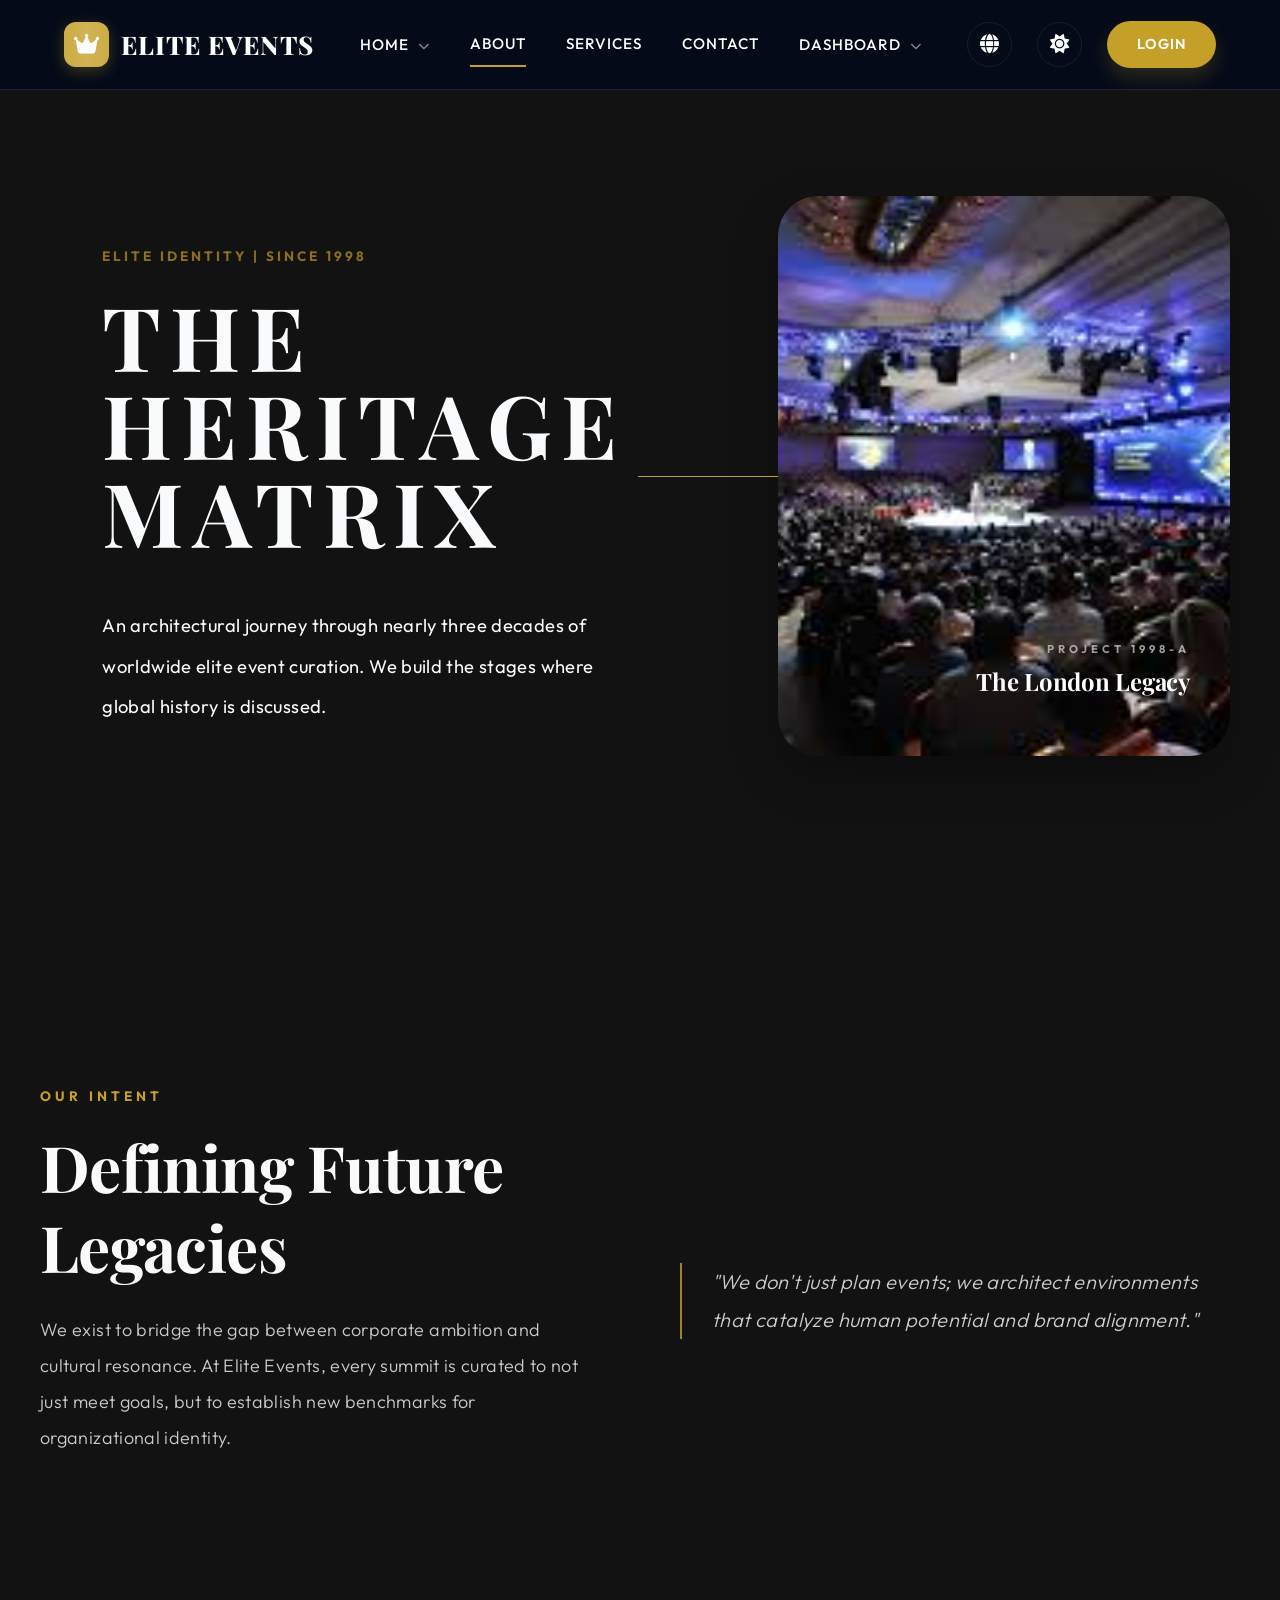
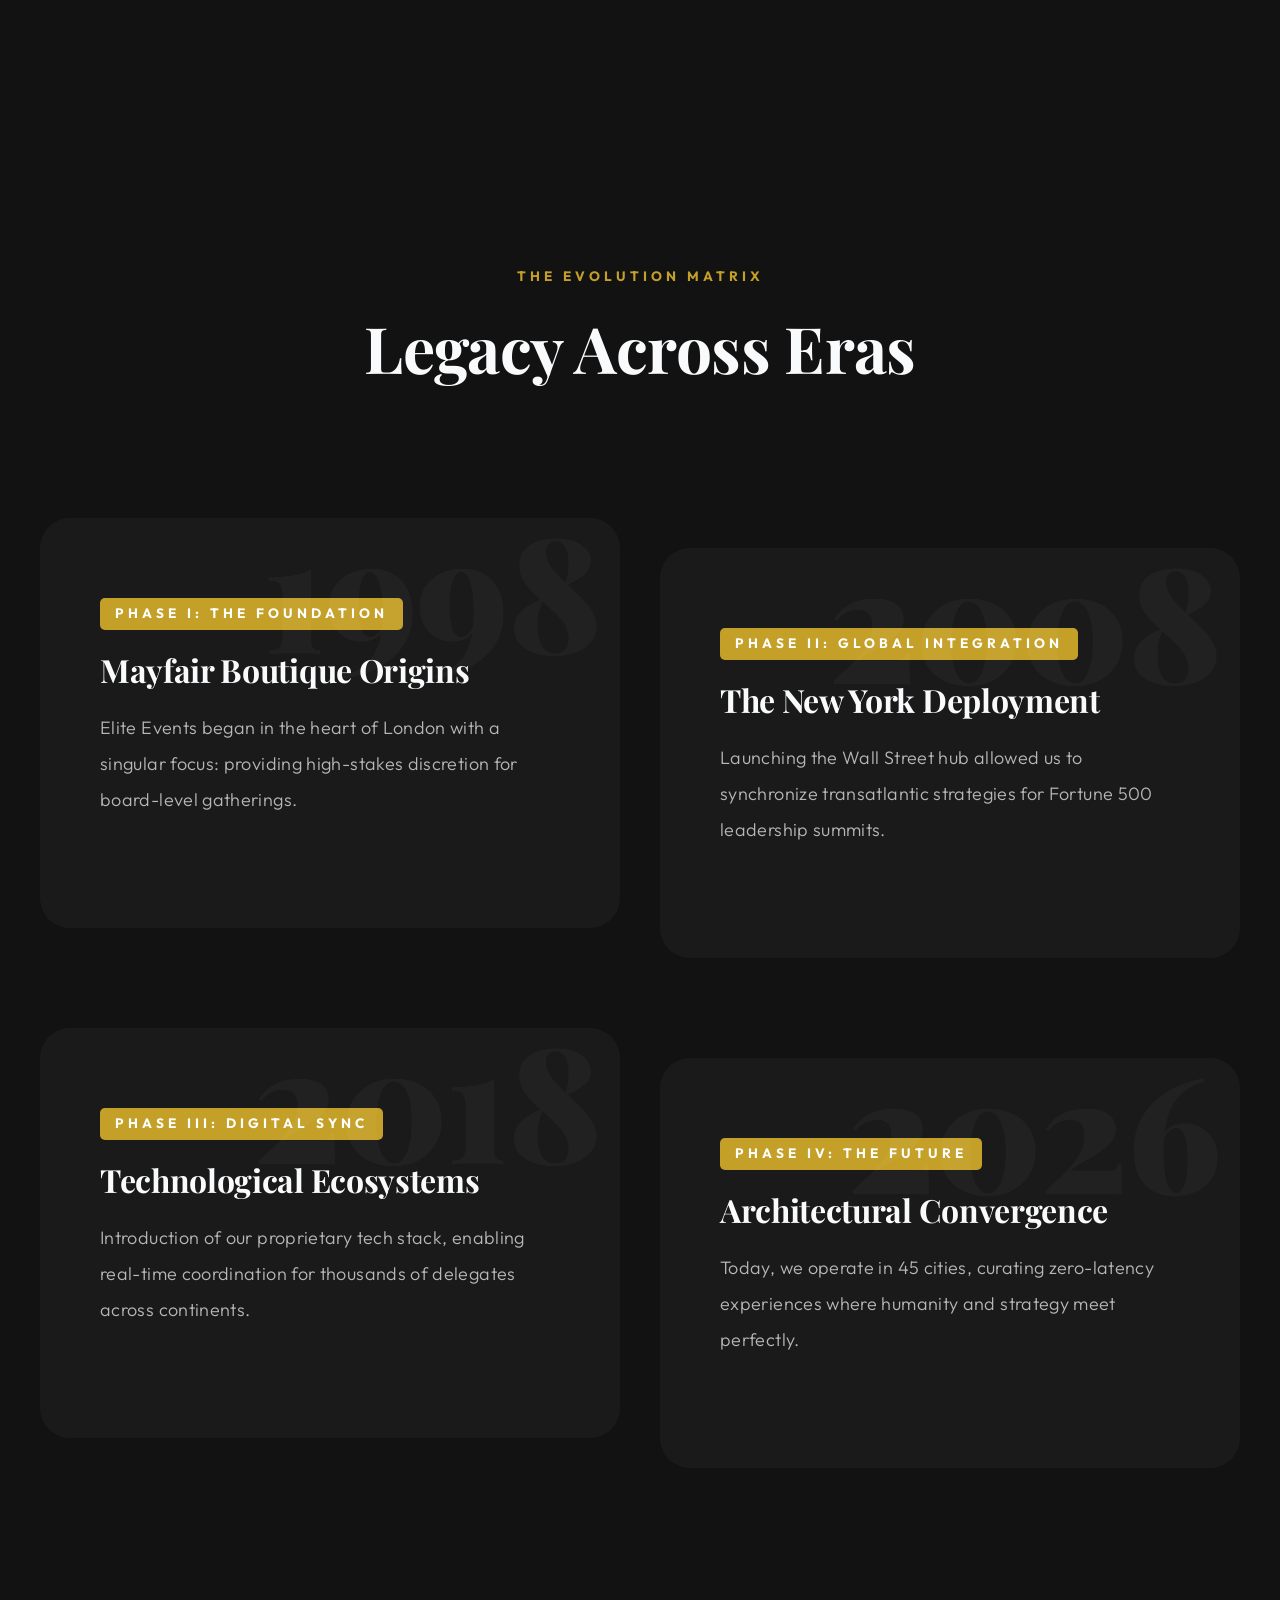
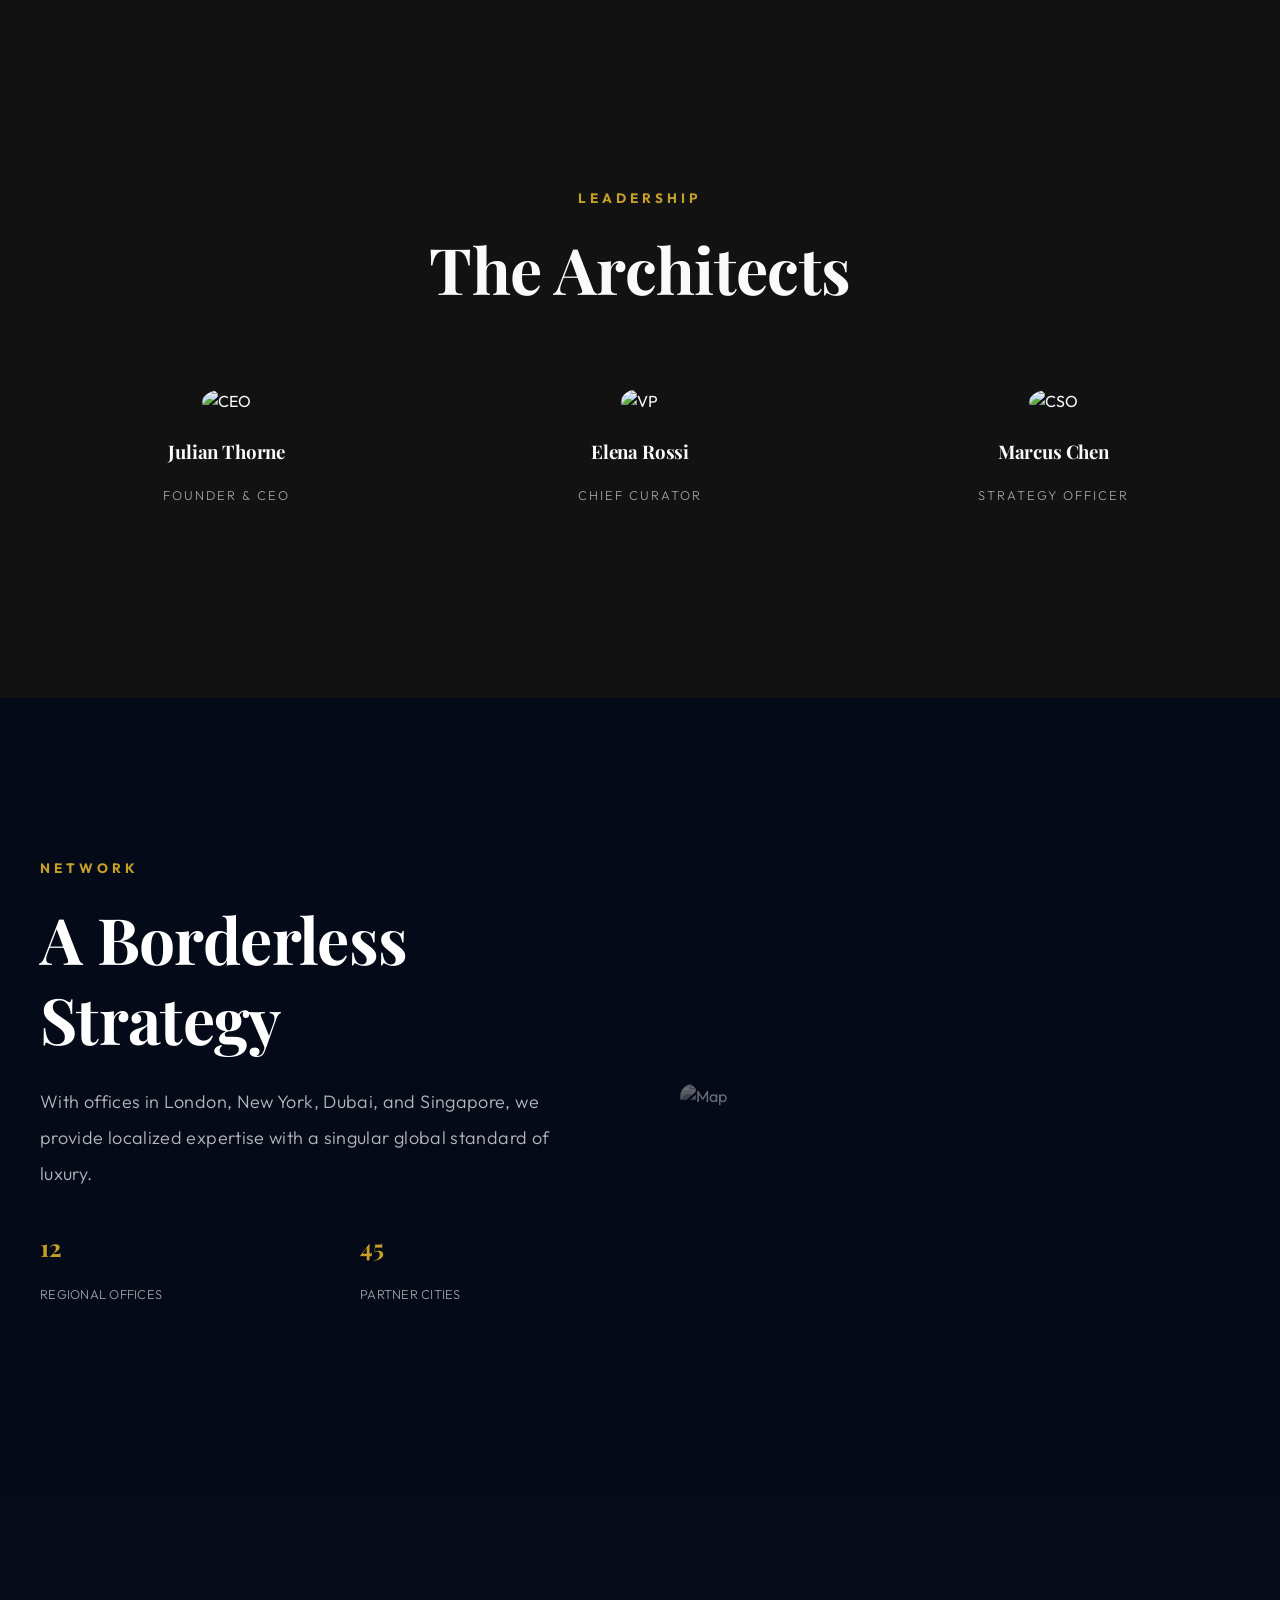
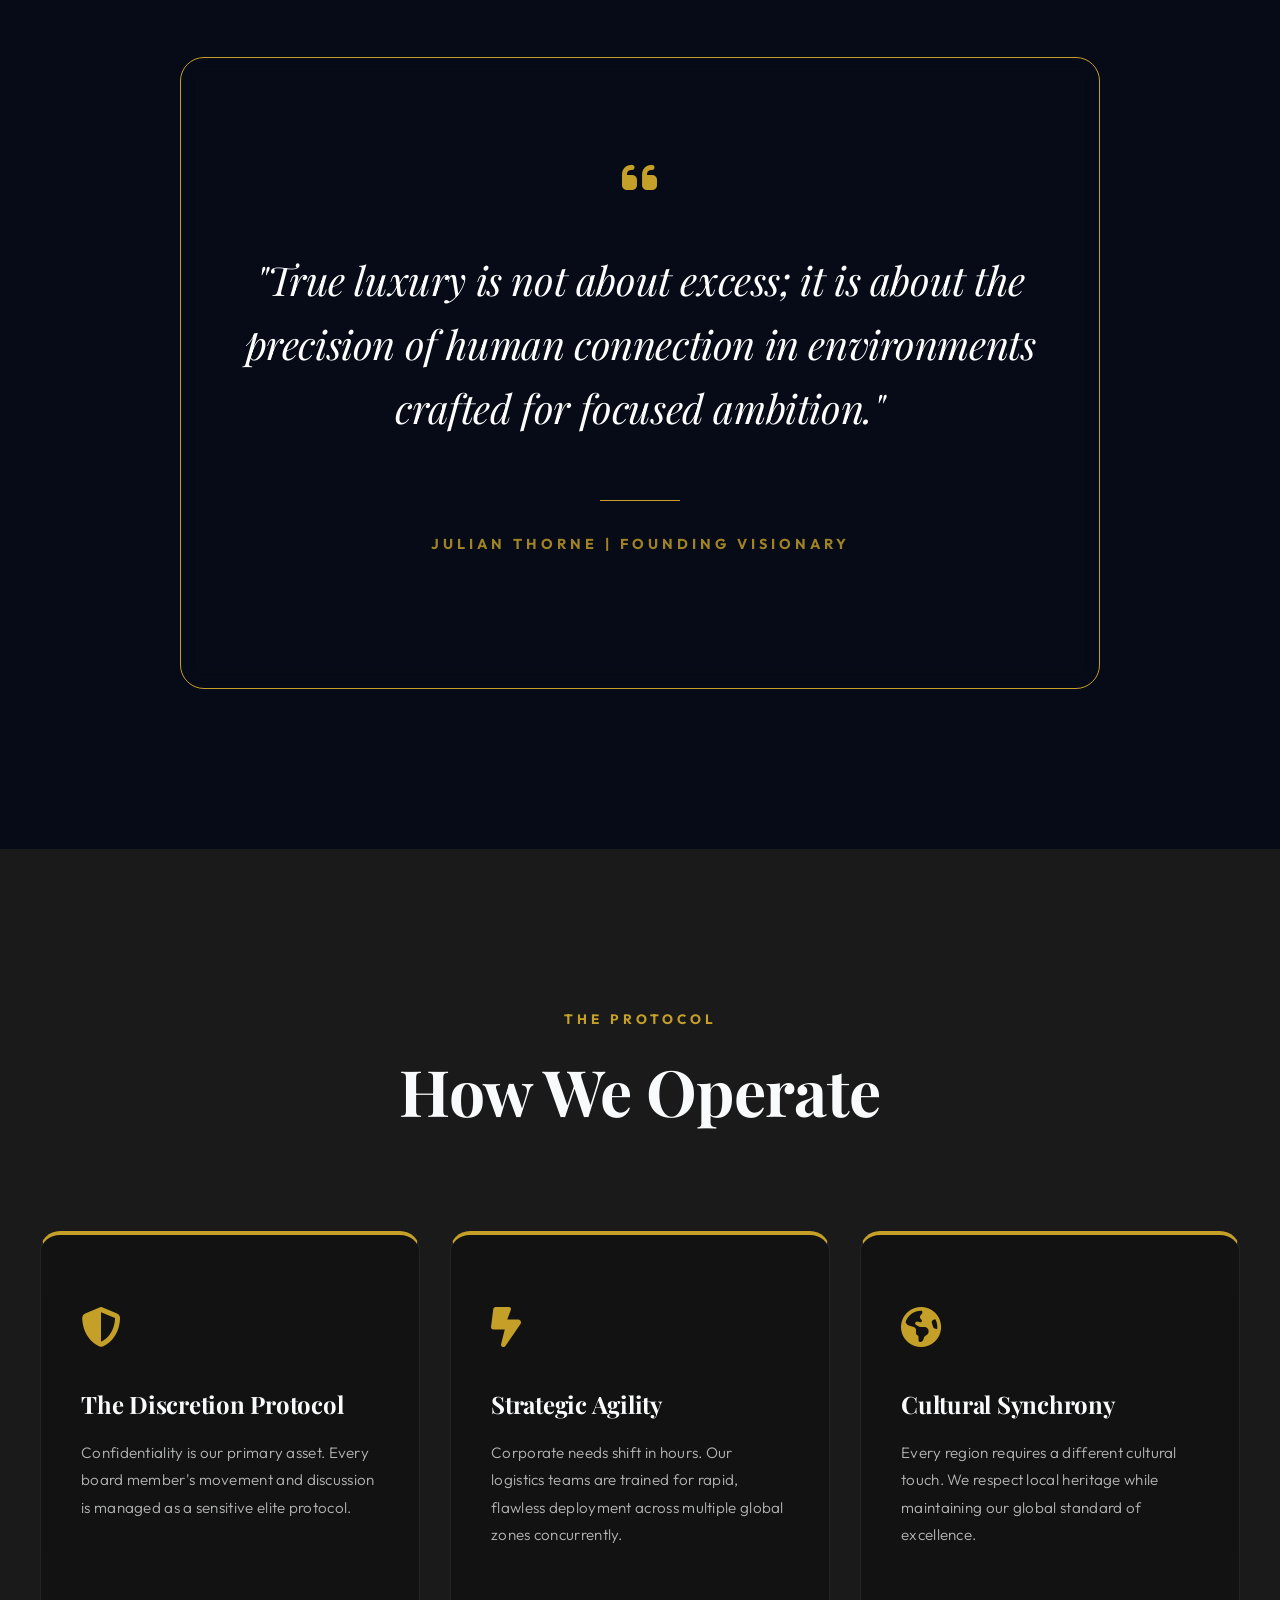
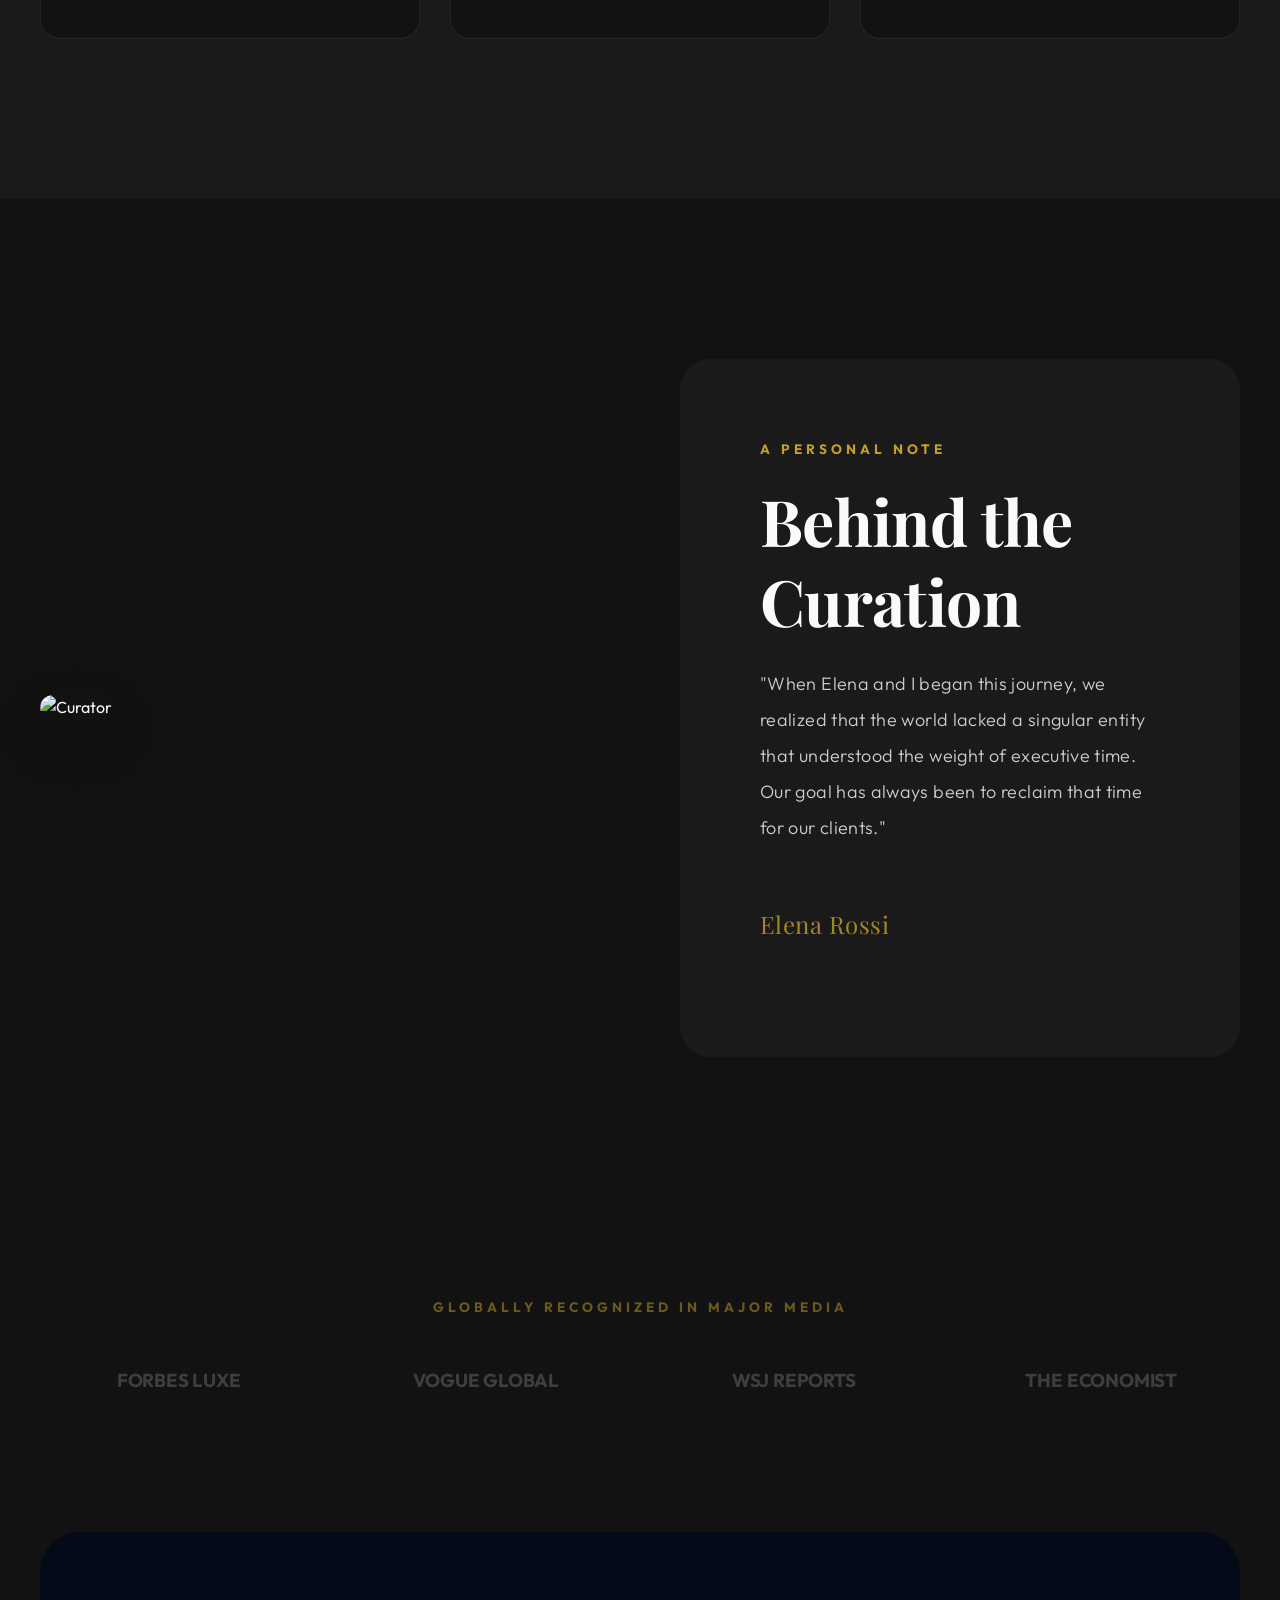
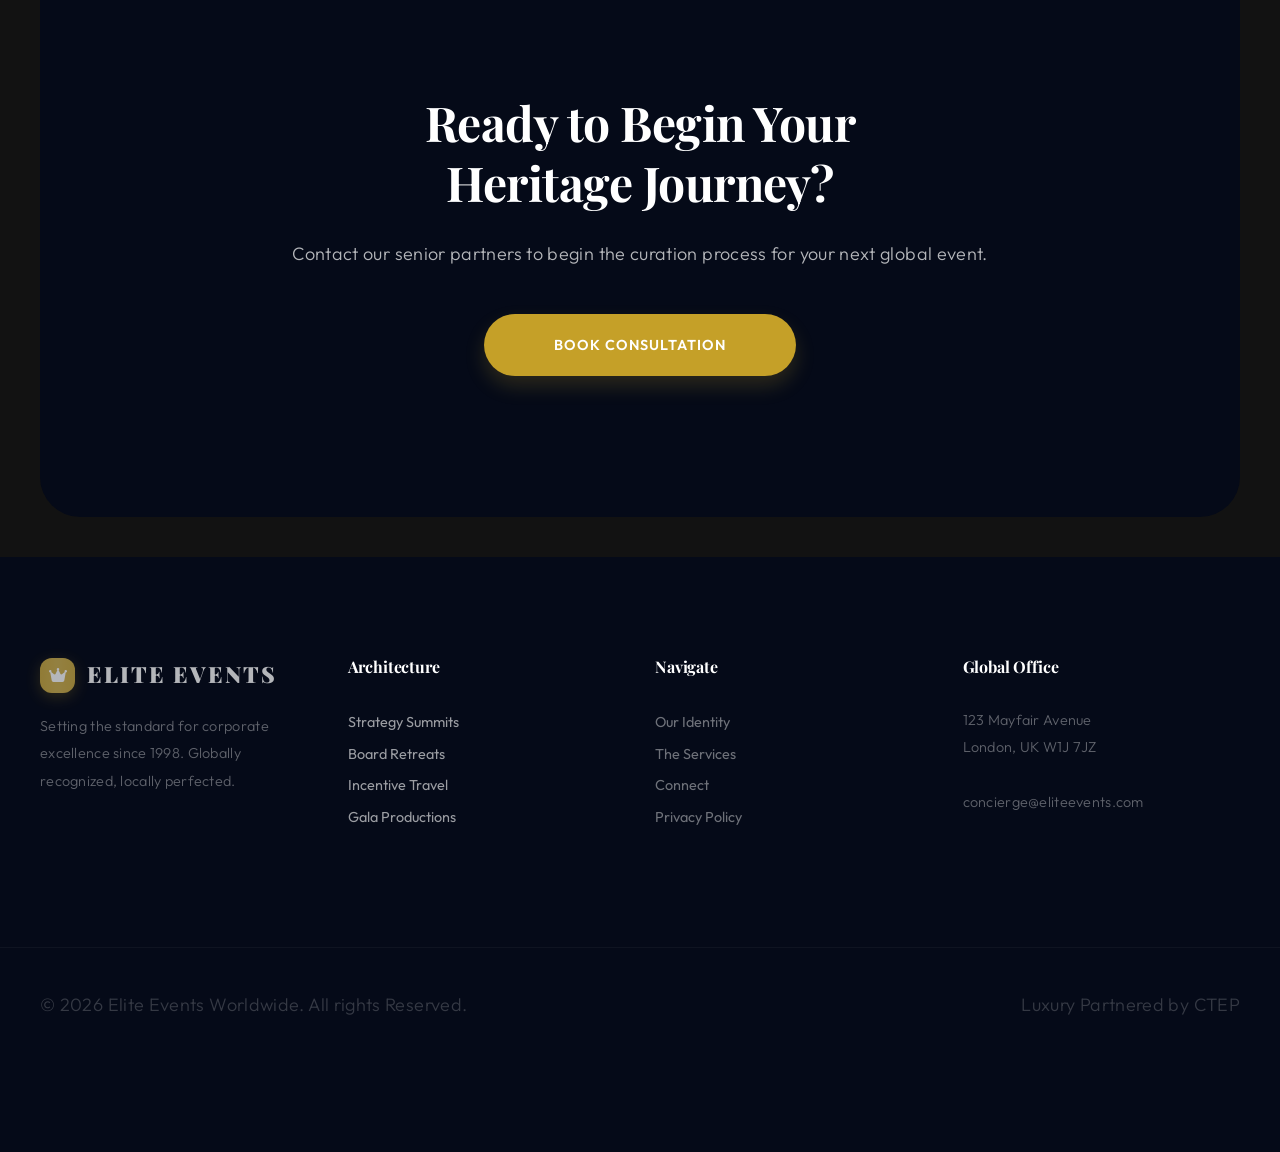
==== commit 6d04817f: "Vaaa" ====
--- a/about.html
+++ b/about.html
@@ -20,7 +20,12 @@
   <header>
     <div class="nav-box">
       <div class="logo-wrap">
-        <a href="index.html"><img src="logo.png" alt="Elite Events" class="logo-img"></a>
+        <a href="index.html" class="logo-luxe">
+          <div class="logo-icon-box">
+            <i class="fas fa-crown"></i>
+          </div>
+          <span class="logo-text">Elite Events</span>
+        </a>
       </div>
       <nav class="nav-links-center">
         <div class="dropdown-parent">
@@ -96,7 +101,7 @@
     <!-- RIGHT: FRAMED IMAGE COMPOSITION -->
     <div style="flex: 1.8; position: relative; padding: 100px 50px 100px 0; display: flex; align-items: center; justify-content: flex-end;">
       <div style="position: relative; width: 90%; height: 80%; border-radius: 40px; overflow: hidden; box-shadow: var(--shadow-premium);">
-        <img src="image1.jpg" alt="Executive Hub" style="width: 100%; height: 100%; object-fit: cover;">
+        <img src="c10.jpg" alt="Executive Hub" style="width: 100%; height: 100%; object-fit: cover;">
         <!-- DESIGN ELEMENT: OVERLAY TEXT -->
         <div style="position: absolute; bottom: 40px; right: 40px; color: white; text-align: right;">
           <p style="text-transform: uppercase; letter-spacing: 4px; font-weight: 700; font-size: 0.7rem; opacity: 0.6; margin-bottom: 5px;">Project 1998-A</p>
@@ -175,17 +180,17 @@
       </div>
       <div class="grid-3" style="width: 100%; margin-top: 80px; text-align: center;">
         <div>
-          <img src="image1.jpg" alt="CEO" style="width: 180px; height: 180px; border-radius: 50%; object-fit: cover; margin-bottom: 25px;">
+          <img src="https://images.unsplash.com/photo-1472099645785-5658abf4ff4e?auto=format&fit=crop&q=80&w=2070" alt="CEO" style="width: 180px; height: 180px; border-radius: 50%; object-fit: cover; margin-bottom: 25px;">
           <h3>Julian Thorne</h3>
           <p style="opacity: 0.6; text-transform: uppercase; font-size: 0.8rem; letter-spacing: 2px;">Founder & CEO</p>
         </div>
         <div>
-          <img src="image1.jpg" alt="VP" style="width: 180px; height: 180px; border-radius: 50%; object-fit: cover; margin-bottom: 25px;">
+          <img src="https://images.unsplash.com/photo-1573496359142-b8d87734a5a2?auto=format&fit=crop&q=80&w=2069" alt="VP" style="width: 180px; height: 180px; border-radius: 50%; object-fit: cover; margin-bottom: 25px;">
           <h3>Elena Rossi</h3>
           <p style="opacity: 0.6; text-transform: uppercase; font-size: 0.8rem; letter-spacing: 2px;">Chief Curator</p>
         </div>
         <div>
-          <img src="image1.jpg" alt="CSO" style="width: 180px; height: 180px; border-radius: 50%; object-fit: cover; margin-bottom: 25px;">
+          <img src="https://images.unsplash.com/photo-1507003211169-0a1dd7228f2d?auto=format&fit=crop&q=80&w=2070" alt="CSO" style="width: 180px; height: 180px; border-radius: 50%; object-fit: cover; margin-bottom: 25px;">
           <h3>Marcus Chen</h3>
           <p style="opacity: 0.6; text-transform: uppercase; font-size: 0.8rem; letter-spacing: 2px;">Strategy Officer</p>
         </div>
@@ -206,13 +211,13 @@
         </div>
       </div>
       <div>
-        <img src="image1.jpg" alt="Map" style="width: 100%; border-radius: 20px; filter: grayscale(1); opacity: 0.4;">
+        <img src="https://images.unsplash.com/photo-1526778548025-fa2f459cd5c1?auto=format&fit=crop&q=80&w=2066" alt="Map" style="width: 100%; border-radius: 20px; filter: grayscale(1); opacity: 0.4;">
       </div>
     </div>
   </section>
 
   <!-- 6. FOUNDER'S STATEMENT - ARCHITECTURAL REDESIGN -->
-  <section style="background: url('image1.jpg') center/cover; padding: 160px 0; position: relative;">
+  <section style="background: url('https://images.unsplash.com/photo-1517048676732-d65bc937f952?auto=format&fit=crop&q=80&w=2070') center/cover; padding: 160px 0; position: relative;">
     <div style="position: absolute; top: 0; left: 0; width: 100%; height: 100%; background: rgba(5,10,24,0.9);"></div>
     <div class="container" style="position: relative; z-index: 2; max-width: 1000px; text-align: center;">
       <div style="border: 1px solid var(--gold-primary); padding: 100px 60px; border-radius: var(--border-radius-lg); backdrop-filter: blur(10px);">
@@ -260,7 +265,7 @@
   <section>
     <div class="container grid-2" style="align-items: center; gap: 80px;">
       <div>
-        <img src="image1.jpg" alt="Curator" style="width: 100%; border-radius: 20px; box-shadow: var(--shadow-premium);">
+        <img src="https://images.unsplash.com/photo-1573496359142-b8d87734a5a2?auto=format&fit=crop&q=80&w=2069" alt="Curator" style="width: 100%; border-radius: 20px; box-shadow: var(--shadow-premium);">
       </div>
       <div style="background: var(--section-bg-alt); padding: 80px; border-radius: 30px;">
         <span class="accent-tag">A Personal Note</span>
@@ -298,8 +303,13 @@
   <footer style="padding: 100px 0; background: var(--navy-deep); color: white;">
     <div class="container grid-4">
       <div>
-        <a href="index.html"><img src="logo.png" alt="Elite Events" style="height: 55px; margin-bottom: 30px; object-fit: contain;"></a>
-        <p style="opacity: 0.6; font-size: 0.9rem;">Setting the standard for corporate excellence since 1998. Globally recognized, locally perfected.</p>
+        <a href="index.html" class="logo-luxe">
+          <div class="logo-icon-box" style="width: 35px; height: 35px; font-size: 1rem;">
+            <i class="fas fa-crown"></i>
+          </div>
+          <span class="logo-text" style="font-size: 1.4rem; font-weight: 900; letter-spacing: 2px;">Elite Events</span>
+        </a>
+        <p style="opacity: 0.6; font-size: 0.9rem; margin-top: 20px;">Setting the standard for corporate excellence since 1998. Globally recognized, locally perfected.</p>
       </div>
       <div>
         <h4 style="margin-bottom: 30px;">Architecture</h4>
--- a/style.css
+++ b/style.css
@@ -110,12 +110,22 @@
   width: 100%;
   height: 90px;
   z-index: 1000;
-  background: var(--header-bg);
+  background: var(--navy-deep); /* Force dark background */
   backdrop-filter: blur(20px);
-  border-bottom: 1px solid var(--glass-border);
+  border-bottom: 1px solid rgba(255, 255, 255, 0.1);
   display: flex;
   align-items: center;
   transition: var(--transition-smooth);
+  color: white; /* Force white text */
+}
+
+header a, header .nav-link-item, header .btn-icon-luxe {
+  color: white !important;
+}
+
+header .btn-icon-luxe:hover {
+  border-color: var(--gold-primary);
+  background: rgba(255, 255, 255, 0.1);
 }
 
 .hero-v2 {
@@ -142,18 +152,70 @@
 .logo-wrap {
   display: flex;
   align-items: center;
-  gap: 0; 
+  gap: 15px; 
+}
+
+.logo-luxe {
+  display: flex;
+  align-items: center;
+  gap: 12px;
+  text-decoration: none;
+  transition: var(--transition-smooth);
+}
+
+.logo-icon-box {
+  width: 45px;
+  height: 45px;
+  background: var(--gold-primary);
+  display: flex;
+  align-items: center;
+  justify-content: center;
+  border-radius: 12px;
+  color: white;
+  font-size: 1.4rem;
+  box-shadow: 0 4px 15px rgba(197, 160, 40, 0.3);
+  position: relative;
+  overflow: hidden;
+}
+
+.logo-icon-box::after {
+  content: '';
+  position: absolute;
+  top: -50%;
+  left: -50%;
+  width: 200%;
+  height: 200%;
+  background: linear-gradient(45deg, transparent, rgba(255,255,255,0.2), transparent);
+  transform: rotate(45deg);
+  animation: logo-shine 3s infinite;
+}
+
+@keyframes logo-shine {
+  0% { transform: translate(-100%, -100%) rotate(45deg); }
+  100% { transform: translate(100%, 100%) rotate(45deg); }
+}
+
+.logo-text {
+  font-family: 'Playfair Display', serif;
+  font-size: 1.6rem;
+  font-weight: 800;
+  color: white;
+  letter-spacing: 1px;
+  text-transform: uppercase;
+  white-space: nowrap;
+}
+
+.logo-luxe:hover {
+  transform: translateY(-2px);
+}
+
+.logo-luxe:hover .logo-icon-box {
+  background: var(--gold-light);
+  transform: rotate(5deg);
 }
 
 .logo-img {
-  height: 55px;
-  width: auto;
-  object-fit: contain;
-  transition: transform 0.3s ease;
-}
-
-.logo-img:hover {
-  transform: scale(1.05);
+  display: none; /* Hide old logo image */
 }
 
 .nav-links-center {
@@ -183,7 +245,8 @@
   transform: translateX(-50%);
 }
 
-.nav-link-item:hover::after {
+.nav-link-item:hover::after,
+.nav-link-item.active::after {
   width: 100%;
 }
 
@@ -197,7 +260,7 @@
   top: 100%;
   left: 50%;
   transform: translateX(-50%) translateY(20px);
-  background: var(--bg-color);
+  background: var(--navy-base); /* Force dark dropdown */
   min-width: 220px;
   padding: 15px 0;
   border-radius: var(--border-radius-sm);
@@ -205,7 +268,16 @@
   opacity: 0;
   visibility: hidden;
   transition: var(--transition-smooth);
-  border: 1px solid var(--glass-border);
+  border: 1px solid rgba(255, 255, 255, 0.1);
+}
+
+.dropdown-child a {
+  color: white !important;
+}
+
+.dropdown-link:hover {
+  background: rgba(255, 255, 255, 0.05);
+  color: var(--gold-primary) !important;
 }
 
 .dropdown-parent:hover .dropdown-child {
@@ -480,15 +552,27 @@
 /* Responsive Perfection */
 /* FOOTER THEME CONSISTENCY */
 footer {
+  padding: 100px 0;
+  background: var(--navy-deep) !important;
   color: white !important;
 }
 
-footer h2, footer h3, footer h4, footer a {
+footer a {
   color: white !important;
+  opacity: 0.7;
+}
+
+footer a:hover {
+  color: var(--gold-primary) !important;
+  opacity: 1;
+}
+
+footer h4 {
+  color: white !important;
 }
 
 footer p {
-  color: rgba(255,255,255,0.7) !important;
+  color: rgba(255, 255, 255, 0.6) !important;
 }
 
 @media (max-width: 1200px) {
@@ -509,7 +593,13 @@
   /* MOBILE HEADER ACTIONS */
   .mobile-toggle { 
     display: flex !important; 
+    align-items: center;
+    justify-content: center;
   }
+  
+  .logo-text { font-size: 1.1rem !important; letter-spacing: 0.5px; }
+  .logo-icon-box { width: 32px !important; height: 32px !important; font-size: 0.9rem !important; }
+  .logo-wrap { gap: 8px !important; }
   
   .nav-actions-right {
     gap: 15px !important;
@@ -620,6 +710,13 @@
   font-weight: 300;
   font-family: 'Playfair Display', serif;
   transition: color 0.3s;
+}
+
+.mobile-nav a.active {
+  color: var(--gold-primary);
+  border-left: 4px solid var(--gold-primary);
+  padding-left: 15px;
+  font-weight: 600;
 }
 
 .mobile-submenu {
@@ -673,8 +770,8 @@
 }
 
 .mobile-toggle.active {
-  opacity: 0;
-  pointer-events: none;
+  background: var(--gold-primary);
+  border-color: var(--gold-primary);
 }
 
 .mobile-close-btn {
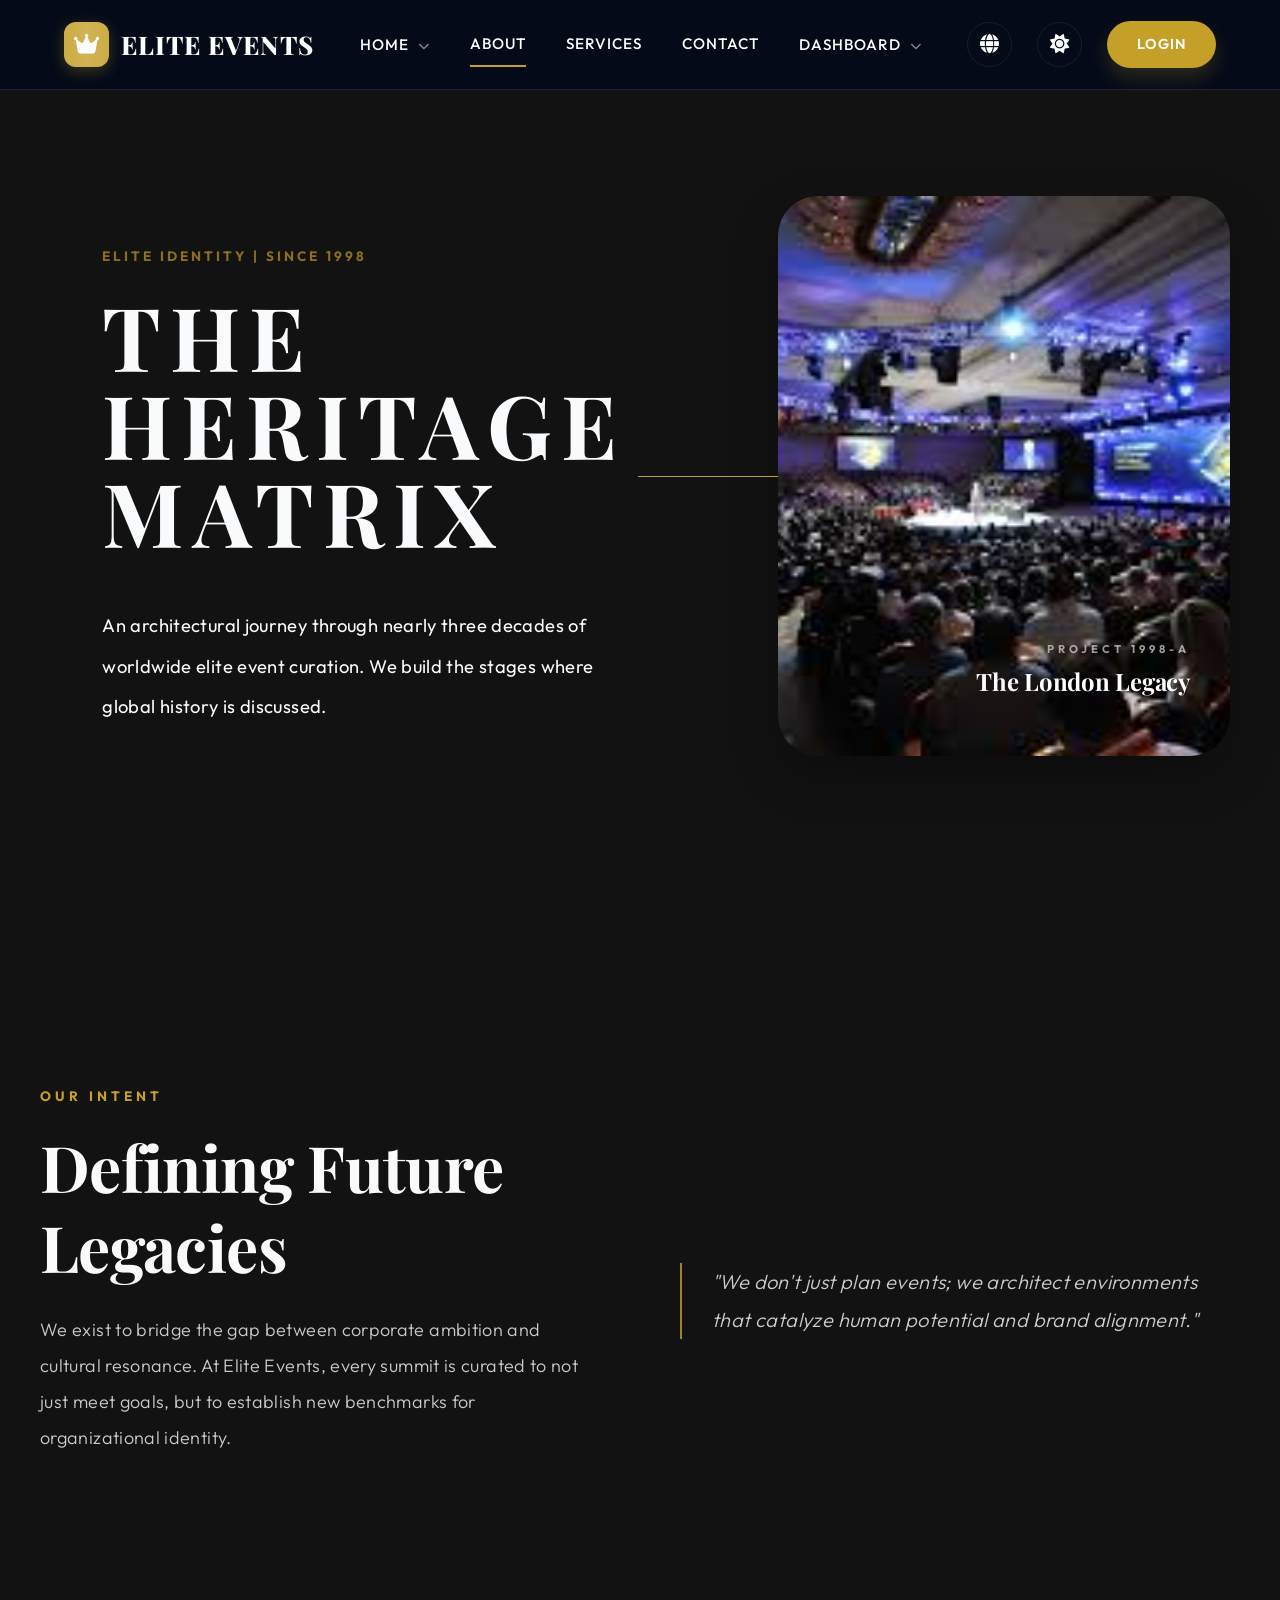
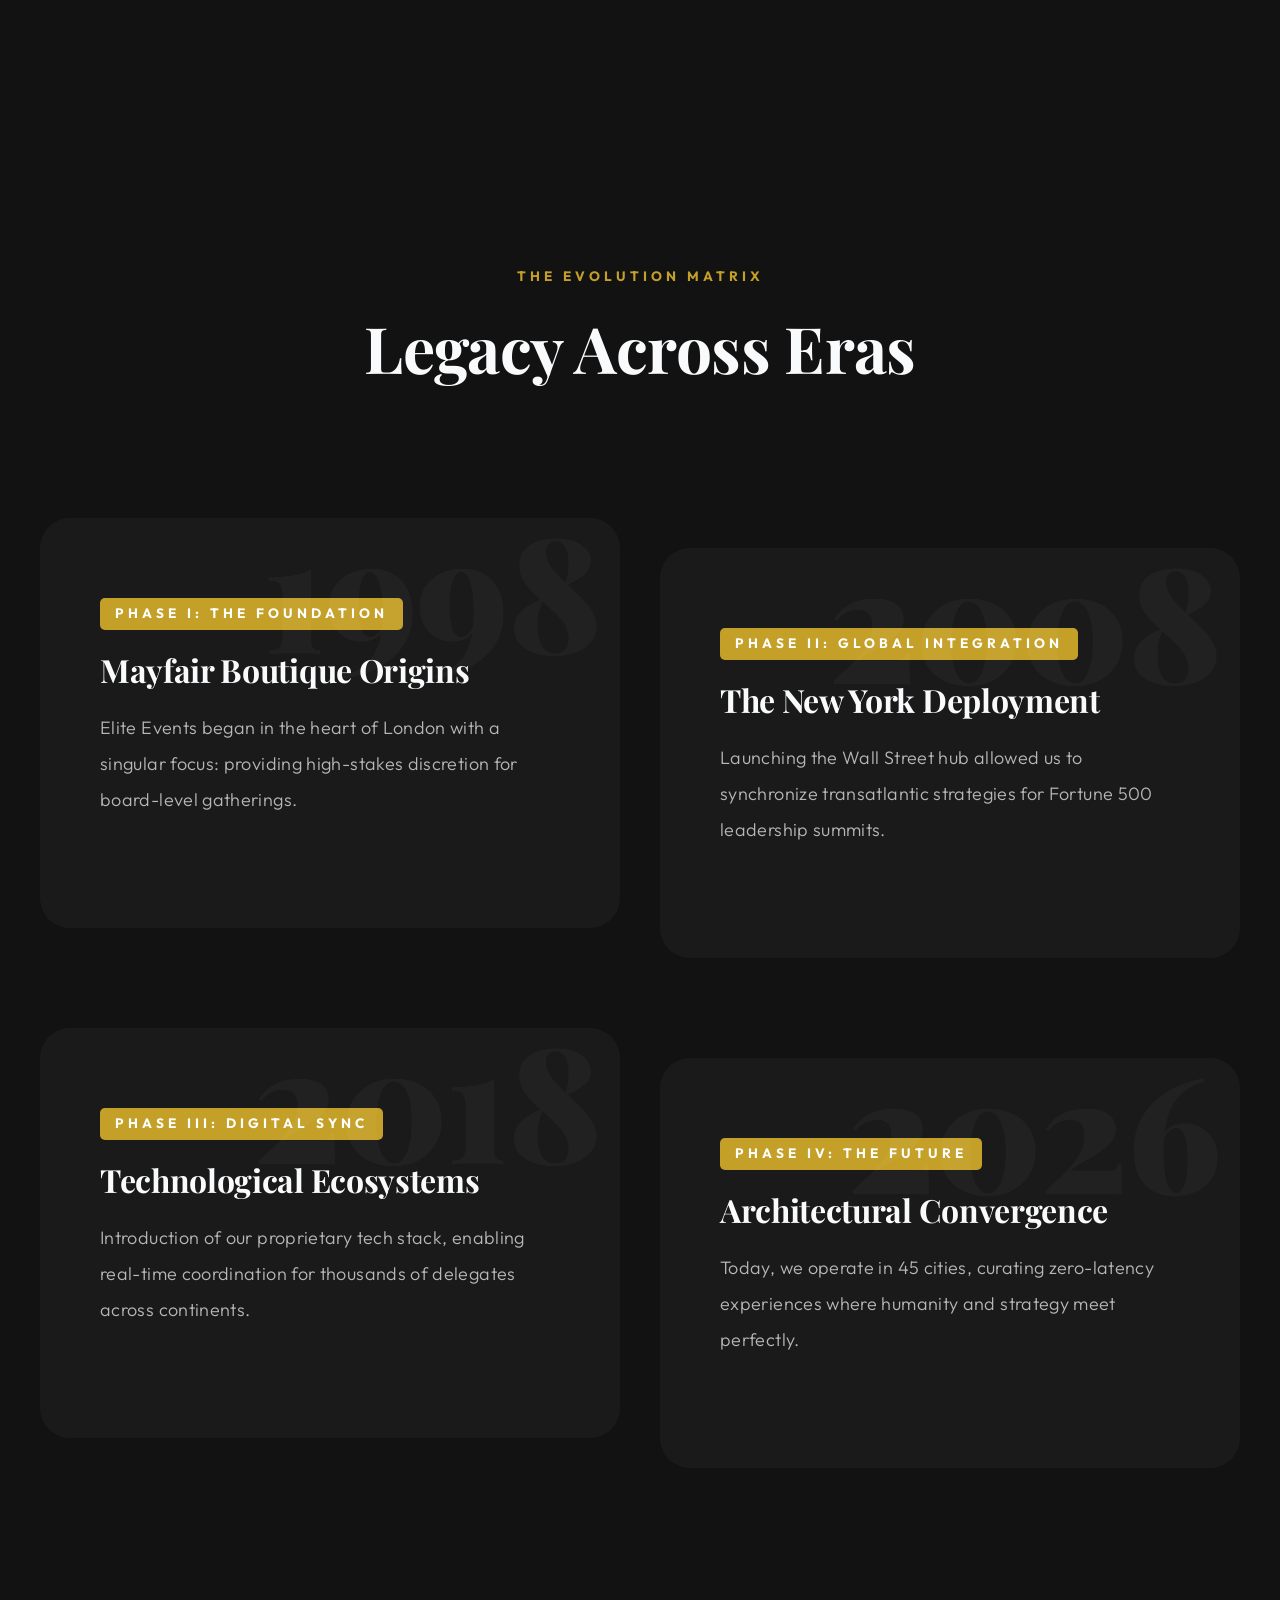
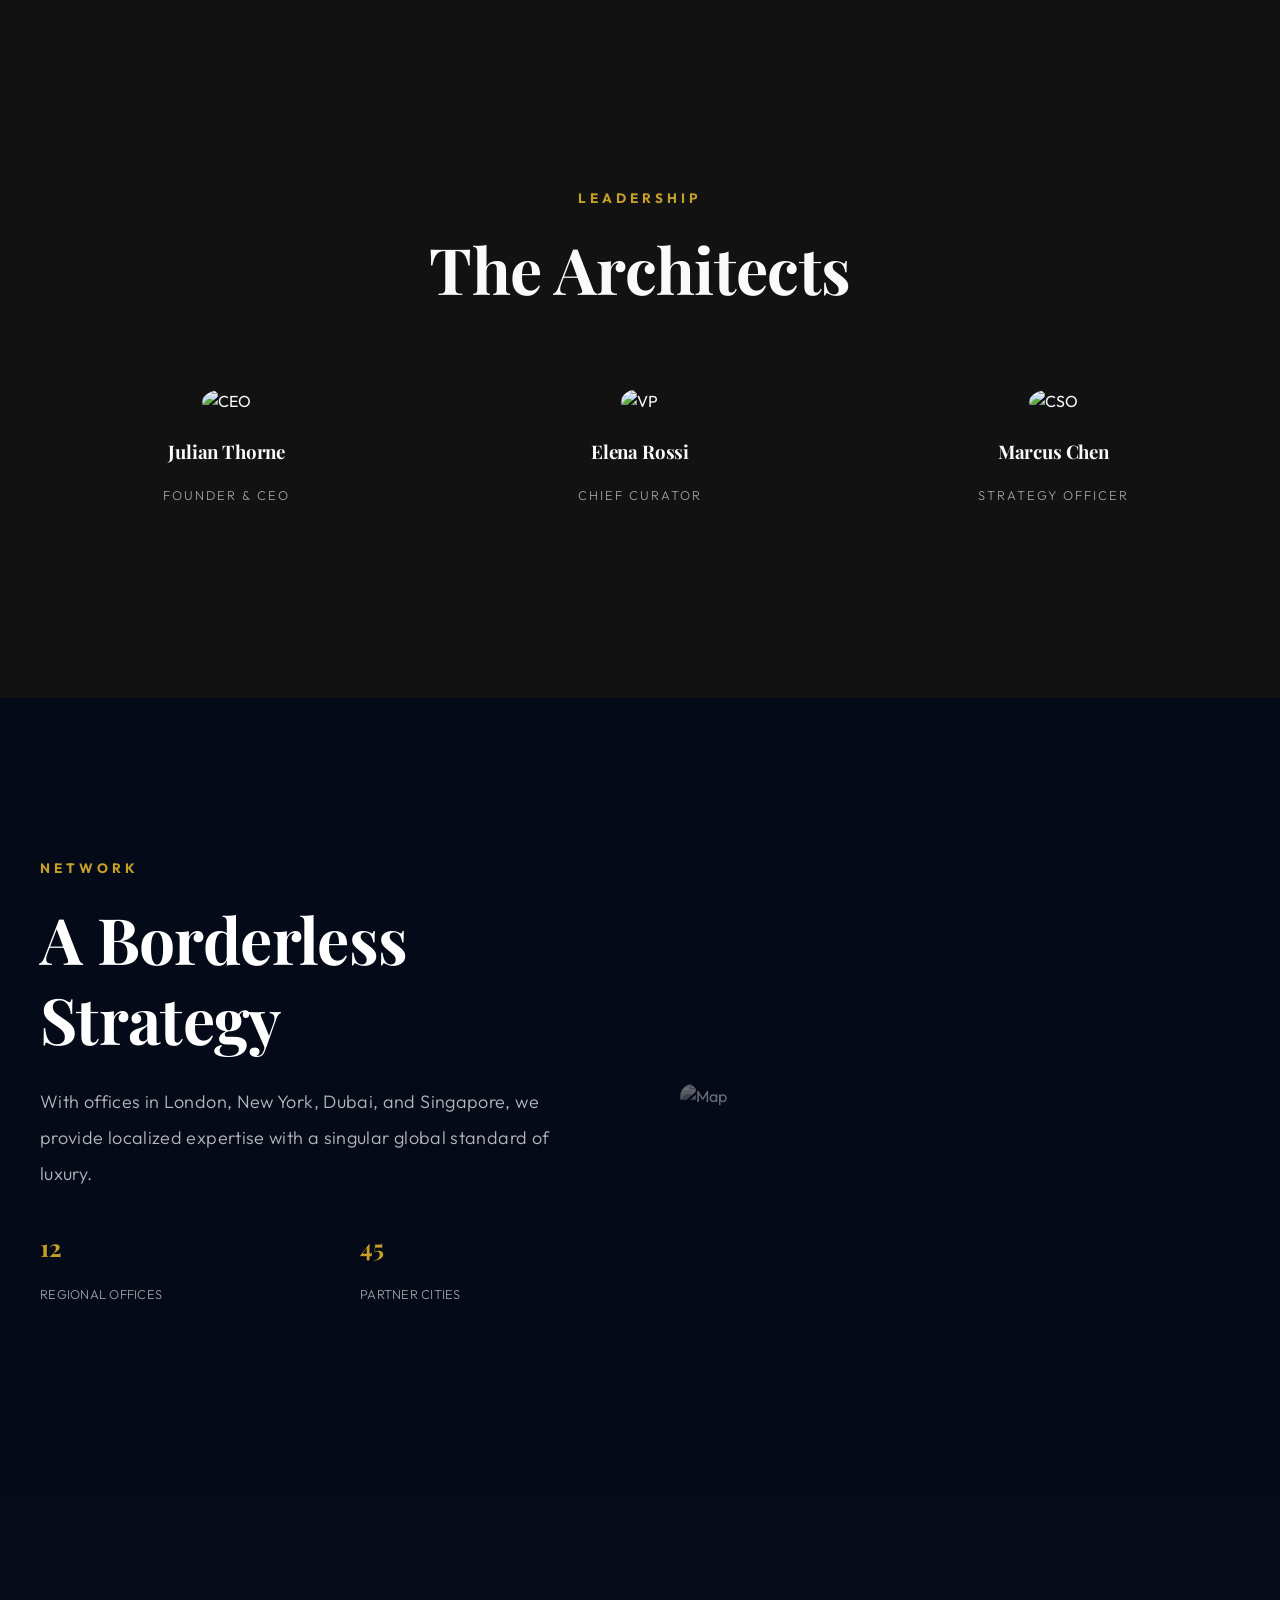
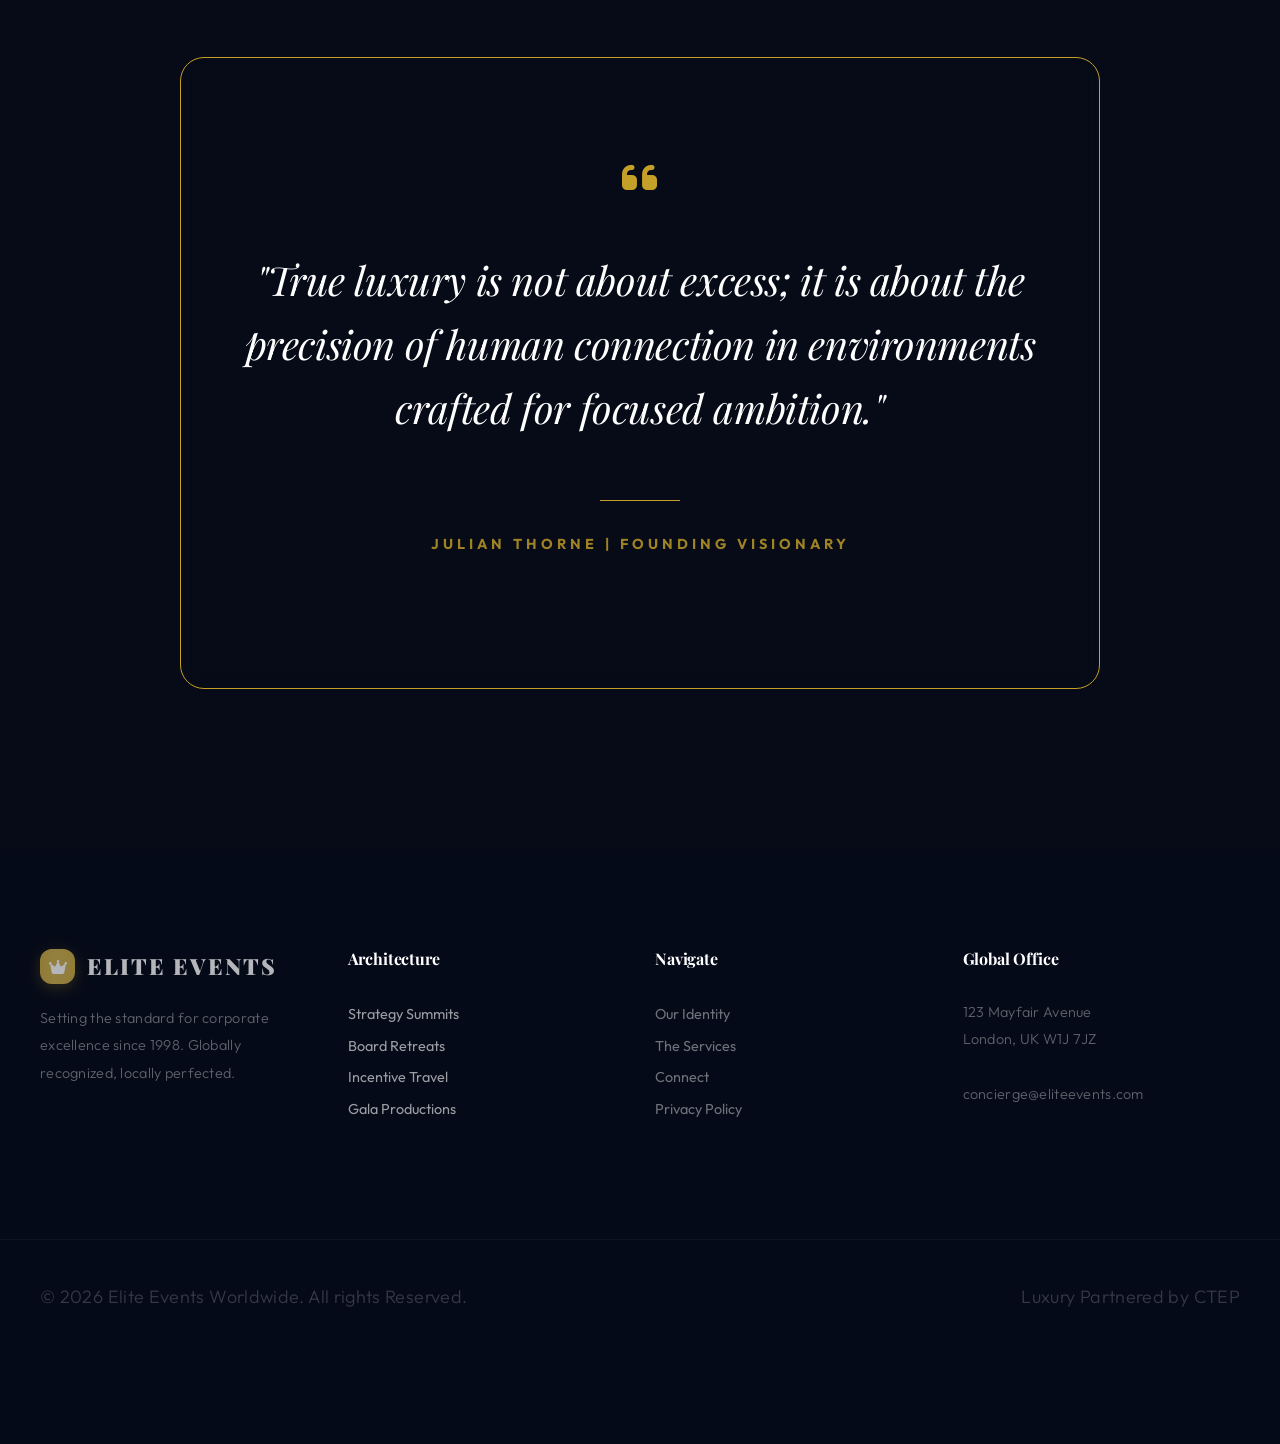
==== commit ea0e2ab6: "ggh" ====
--- a/about.html
+++ b/about.html
@@ -134,7 +134,6 @@
         <span class="accent-tag">The Evolution Matrix</span>
         <h2 class="main-title">Legacy Across Eras</h2>
       </div>
-      
       <div class="grid-2" style="margin-top: 100px; gap: 40px;">
         <!-- ERA 1 -->
         <div style="background: var(--section-bg-alt); padding: 80px 60px; border-radius: 30px; position: relative; overflow: hidden;">
@@ -143,7 +142,6 @@
           <h3 style="font-size: 2rem; margin-bottom: 20px;">Mayfair Boutique Origins</h3>
           <p style="line-height: 2; opacity: 0.7;">Elite Events began in the heart of London with a singular focus: providing high-stakes discretion for board-level gatherings.</p>
         </div>
-
         <!-- ERA 2 -->
         <div style="background: var(--section-bg-alt); padding: 80px 60px; border-radius: 30px; position: relative; overflow: hidden; margin-top: 60px;">
           <h4 style="position: absolute; top: -30px; right: 20px; font-size: 10rem; opacity: 0.03; font-weight: 900; pointer-events: none;">2008</h4>
@@ -151,7 +149,6 @@
           <h3 style="font-size: 2rem; margin-bottom: 20px;">The New York Deployment</h3>
           <p style="line-height: 2; opacity: 0.7;">Launching the Wall Street hub allowed us to synchronize transatlantic strategies for Fortune 500 leadership summits.</p>
         </div>
-
         <!-- ERA 3 -->
         <div style="background: var(--section-bg-alt); padding: 80px 60px; border-radius: 30px; position: relative; overflow: hidden;">
           <h4 style="position: absolute; top: -30px; right: 20px; font-size: 10rem; opacity: 0.03; font-weight: 900; pointer-events: none;">2018</h4>
@@ -159,7 +156,6 @@
           <h3 style="font-size: 2rem; margin-bottom: 20px;">Technological Ecosystems</h3>
           <p style="line-height: 2; opacity: 0.7;">Introduction of our proprietary tech stack, enabling real-time coordination for thousands of delegates across continents.</p>
         </div>
-
         <!-- ERA 4 -->
         <div style="background: var(--section-bg-alt); padding: 80px 60px; border-radius: 30px; position: relative; overflow: hidden; margin-top: 60px;">
           <h4 style="position: absolute; top: -30px; right: 20px; font-size: 10rem; opacity: 0.03; font-weight: 900; pointer-events: none;">2026</h4>
@@ -229,76 +225,6 @@
     </div>
   </section>
 
-  <!-- 7. SERVICE PHILOSOPHY - PRINCIPLE CARDS REDESIGNED -->
-  <section style="background: var(--section-bg-alt); padding: 160px 0;">
-    <div class="container">
-      <div class="section-head-center">
-        <span class="accent-tag">The Protocol</span>
-        <h2 class="main-title">How We Operate</h2>
-      </div>
-      <div class="grid-3" style="margin-top: 100px; gap: 30px;">
-        <!-- CARD 1 -->
-        <div class="feature-card" style="background: var(--bg-color); border: 1px solid var(--glass-border); padding: 60px 40px; border-radius: 20px; transition: transform 0.4s ease; border-top: 4px solid var(--gold-primary);">
-          <div style="font-size: 2.5rem; color: var(--gold-primary); margin-bottom: 30px;"><i class="fas fa-shield-halved"></i></div>
-          <h3 style="margin-bottom: 20px; font-size: 1.5rem;">The Discretion Protocol</h3>
-          <p style="line-height: 1.8; opacity: 0.7; font-size: 0.95rem;">Confidentiality is our primary asset. Every board member's movement and discussion is managed as a sensitive elite protocol.</p>
-        </div>
-        
-        <!-- CARD 2 -->
-        <div class="feature-card" style="background: var(--bg-color); border: 1px solid var(--glass-border); padding: 60px 40px; border-radius: 20px; transition: transform 0.4s ease; border-top: 4px solid var(--gold-primary);">
-          <div style="font-size: 2.5rem; color: var(--gold-primary); margin-bottom: 30px;"><i class="fas fa-bolt-lightning"></i></div>
-          <h3 style="margin-bottom: 20px; font-size: 1.5rem;">Strategic Agility</h3>
-          <p style="line-height: 1.8; opacity: 0.7; font-size: 0.95rem;">Corporate needs shift in hours. Our logistics teams are trained for rapid, flawless deployment across multiple global zones concurrently.</p>
-        </div>
-
-        <!-- CARD 3 -->
-        <div class="feature-card" style="background: var(--bg-color); border: 1px solid var(--glass-border); padding: 60px 40px; border-radius: 20px; transition: transform 0.4s ease; border-top: 4px solid var(--gold-primary);">
-          <div style="font-size: 2.5rem; color: var(--gold-primary); margin-bottom: 30px;"><i class="fas fa-earth-americas"></i></div>
-          <h3 style="margin-bottom: 20px; font-size: 1.5rem;">Cultural Synchrony</h3>
-          <p style="line-height: 1.8; opacity: 0.7; font-size: 0.95rem;">Every region requires a different cultural touch. We respect local heritage while maintaining our global standard of excellence.</p>
-        </div>
-      </div>
-    </div>
-  </section>
-
-  <!-- 8. THE CURATOR'S NOTE - LETTER STYLE -->
-  <section>
-    <div class="container grid-2" style="align-items: center; gap: 80px;">
-      <div>
-        <img src="https://images.unsplash.com/photo-1573496359142-b8d87734a5a2?auto=format&fit=crop&q=80&w=2069" alt="Curator" style="width: 100%; border-radius: 20px; box-shadow: var(--shadow-premium);">
-      </div>
-      <div style="background: var(--section-bg-alt); padding: 80px; border-radius: 30px;">
-        <span class="accent-tag">A Personal Note</span>
-        <h2 class="main-title">Behind the Curation</h2>
-        <p style="line-height: 2;">"When Elena and I began this journey, we realized that the world lacked a singular entity that understood the weight of executive time. Our goal has always been to reclaim that time for our clients."</p>
-        <br>
-        <p style="font-family: 'Playfair Display', serif; font-size: 1.5rem; color: var(--gold-primary);">Elena Rossi</p>
-      </div>
-    </div>
-  </section>
-
-  <!-- 9. RECOGNITION - LOGO STRIP -->
-  <section style="background: var(--bg-color); padding: 80px 0;">
-    <div class="container" style="text-align: center;">
-      <span class="accent-tag" style="opacity: 0.5; margin-bottom: 50px;">Globally Recognized in Major Media</span>
-      <div class="grid-4" style="opacity: 0.4; filter: contrast(0);">
-        <h3 style="font-family: inherit;">FORBES LUXE</h3>
-        <h3 style="font-family: inherit;">VOGUE GLOBAL</h3>
-        <h3 style="font-family: inherit;">WSJ REPORTS</h3>
-        <h3 style="font-family: inherit;">THE ECONOMIST</h3>
-      </div>
-    </div>
-  </section>
-
-  <!-- 10. LEGACY INVITATION - CTA -->
-  <section style="background: var(--navy-deep); color: white; padding: 160px 0; border-radius: 40px; margin: 40px;">
-    <div class="container" style="max-width: 800px; text-align: center;">
-      <h2 class="main-title" style="color: white; font-size: 3rem;">Ready to Begin Your <br> Heritage Journey?</h2>
-      <p style="opacity: 0.7; margin-bottom: 60px;">Contact our senior partners to begin the curation process for your next global event.</p>
-      <a href="contact.html" class="btn-login-premium" style="padding: 22px 70px;">Book Consultation</a>
-    </div>
-  </section>
-
   <!-- FOOTER (Same as Home 1) -->
   <footer style="padding: 100px 0; background: var(--navy-deep); color: white;">
     <div class="container grid-4">
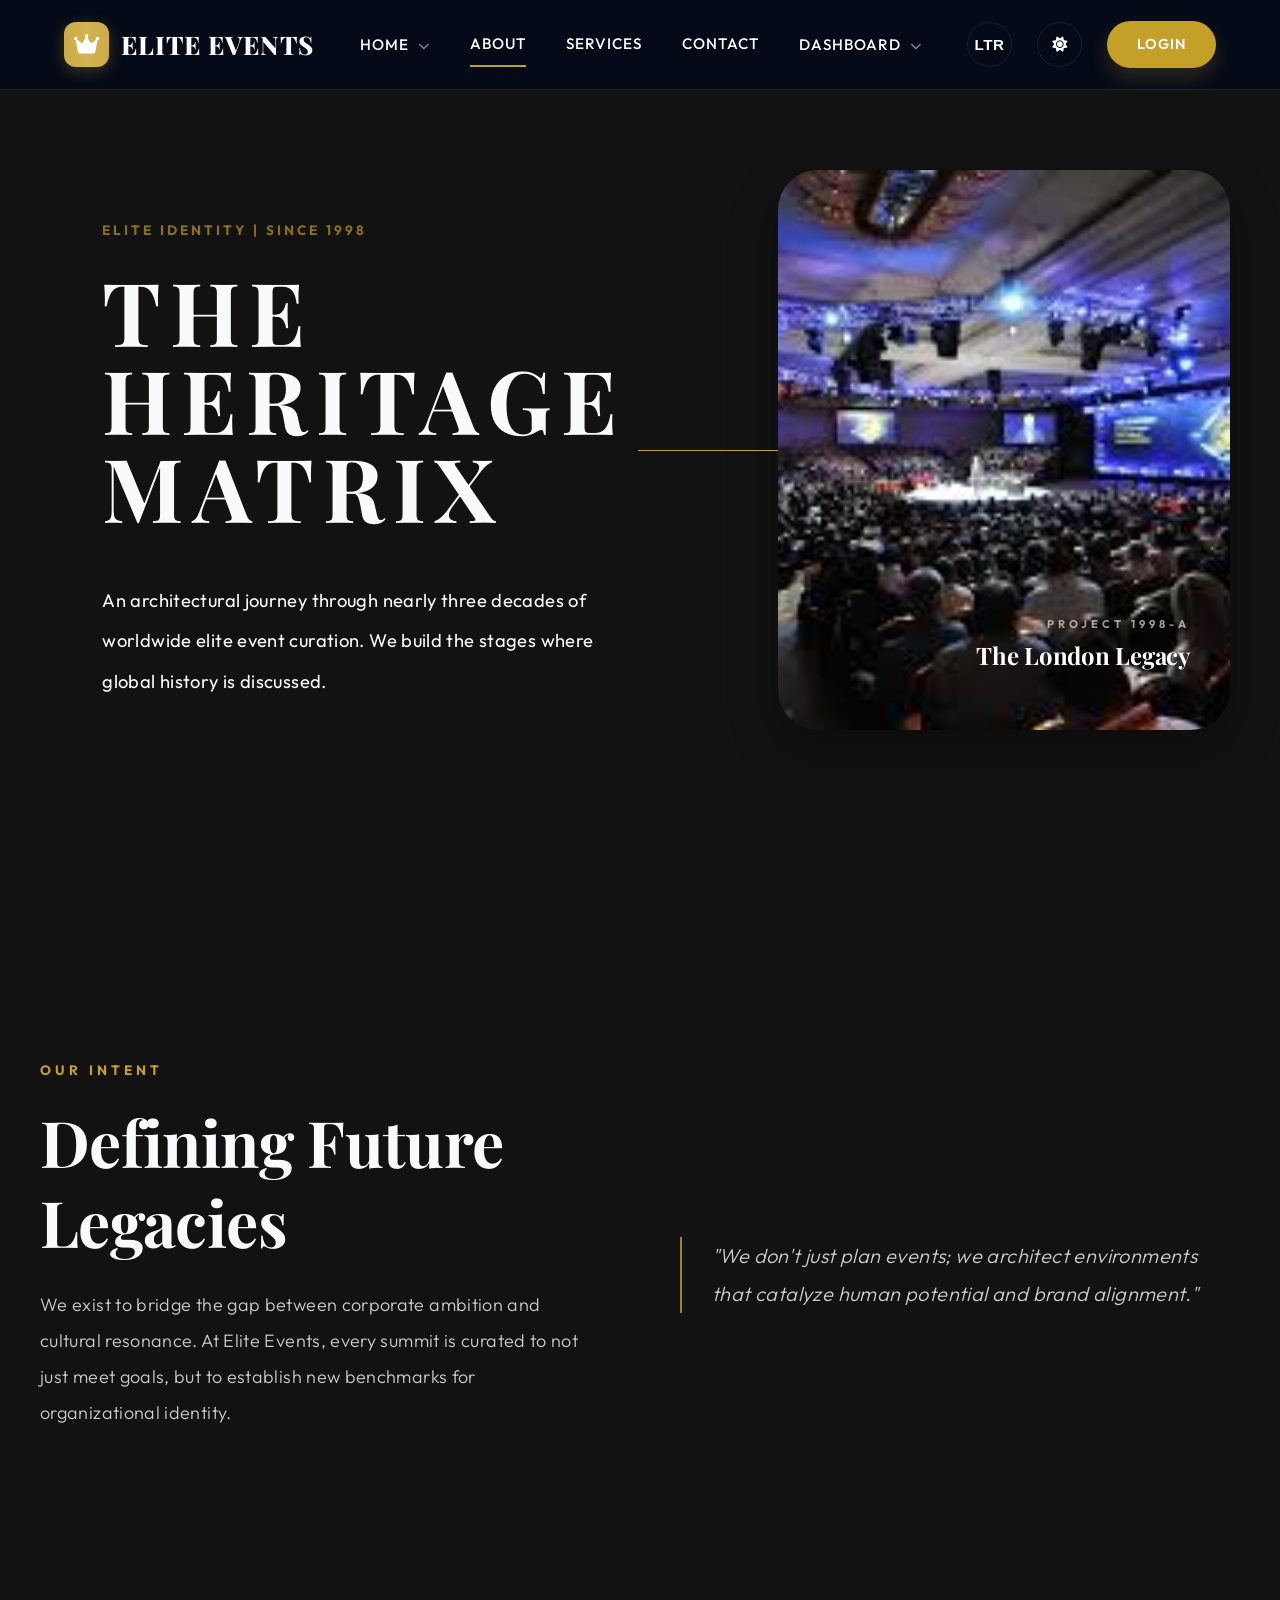
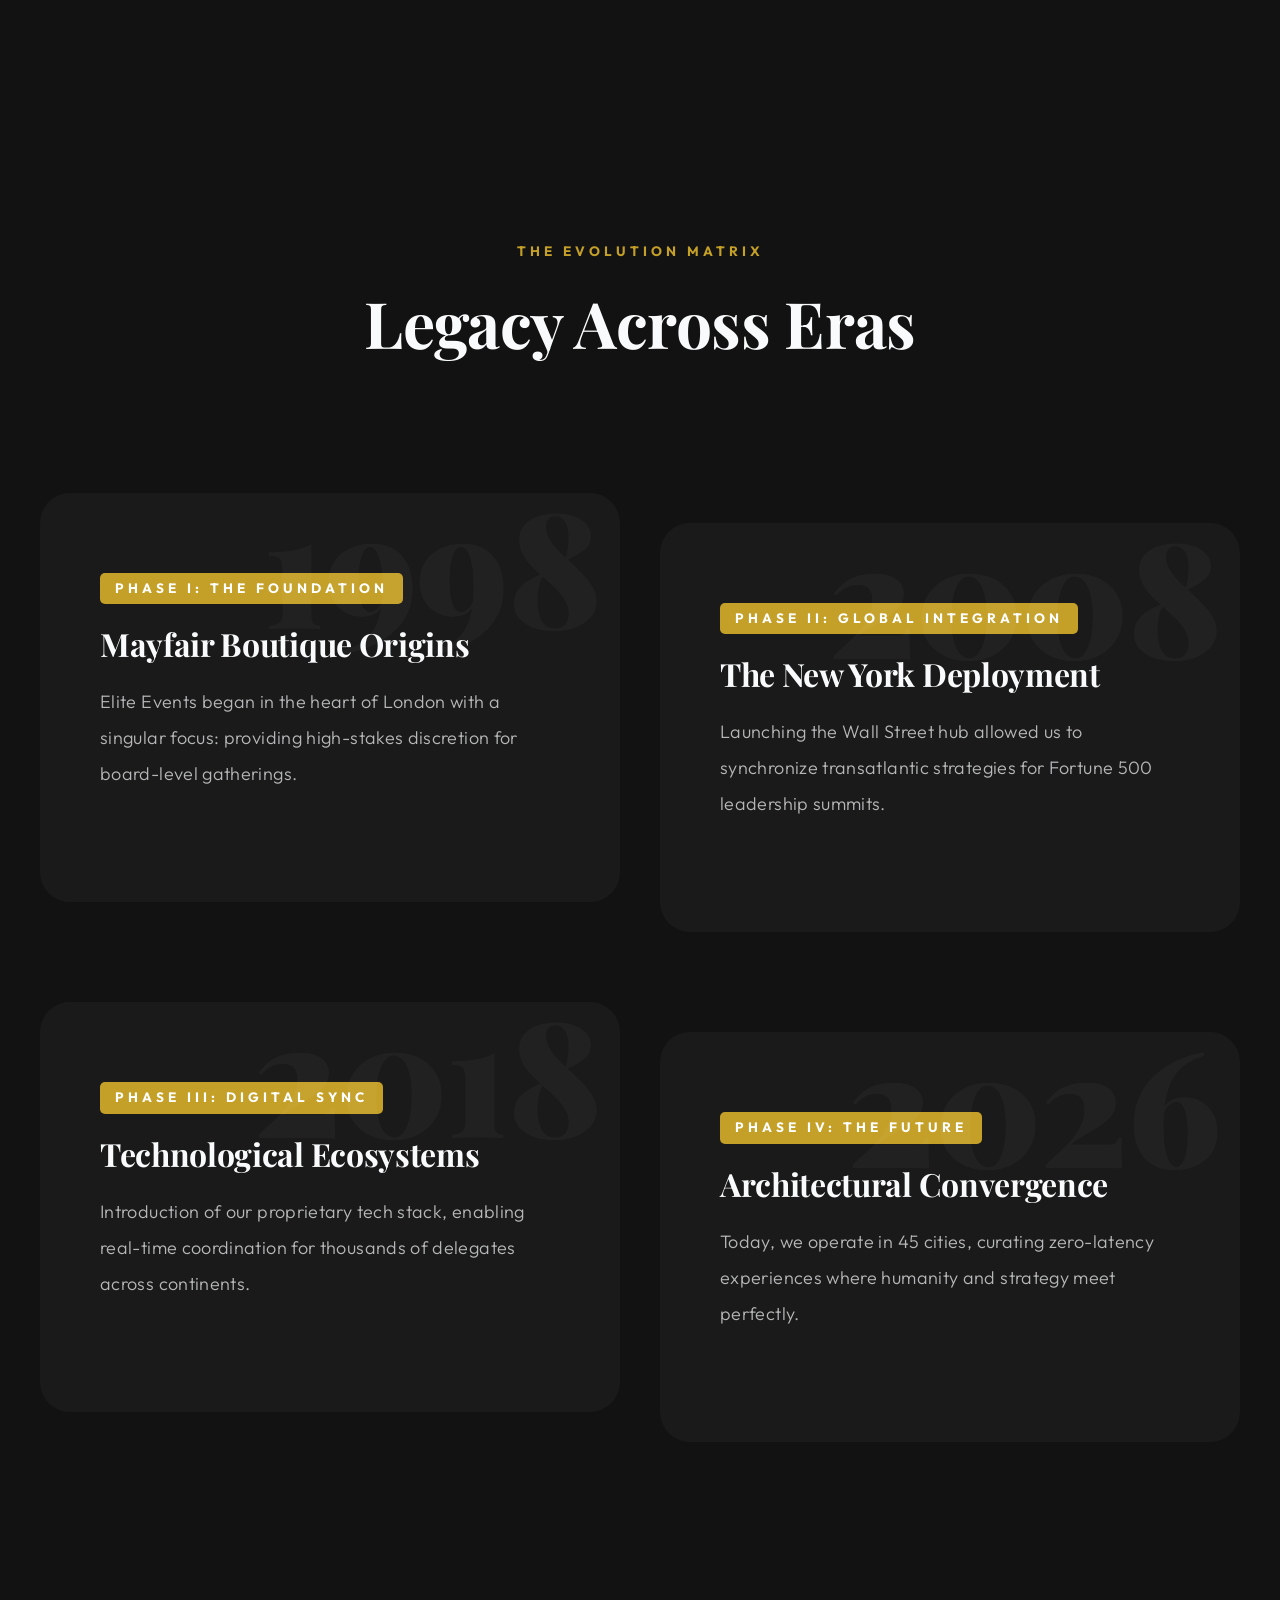
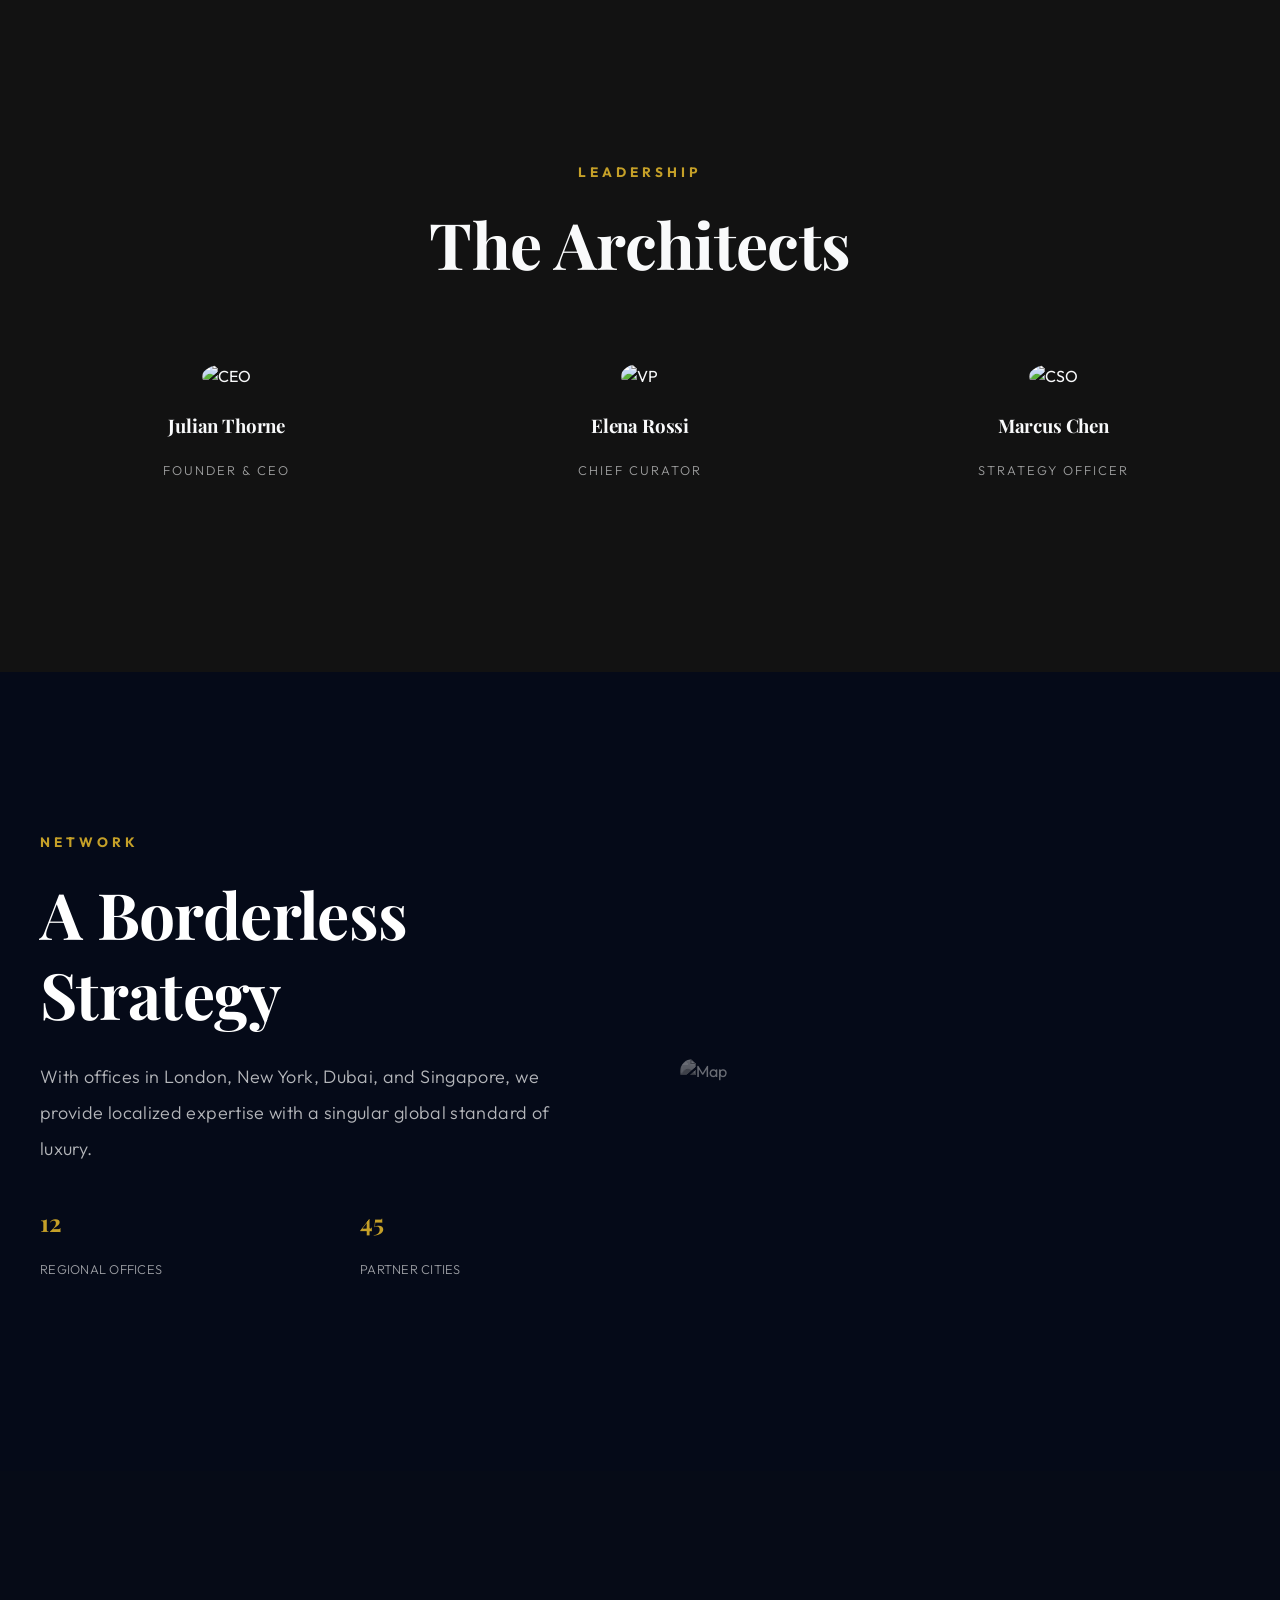
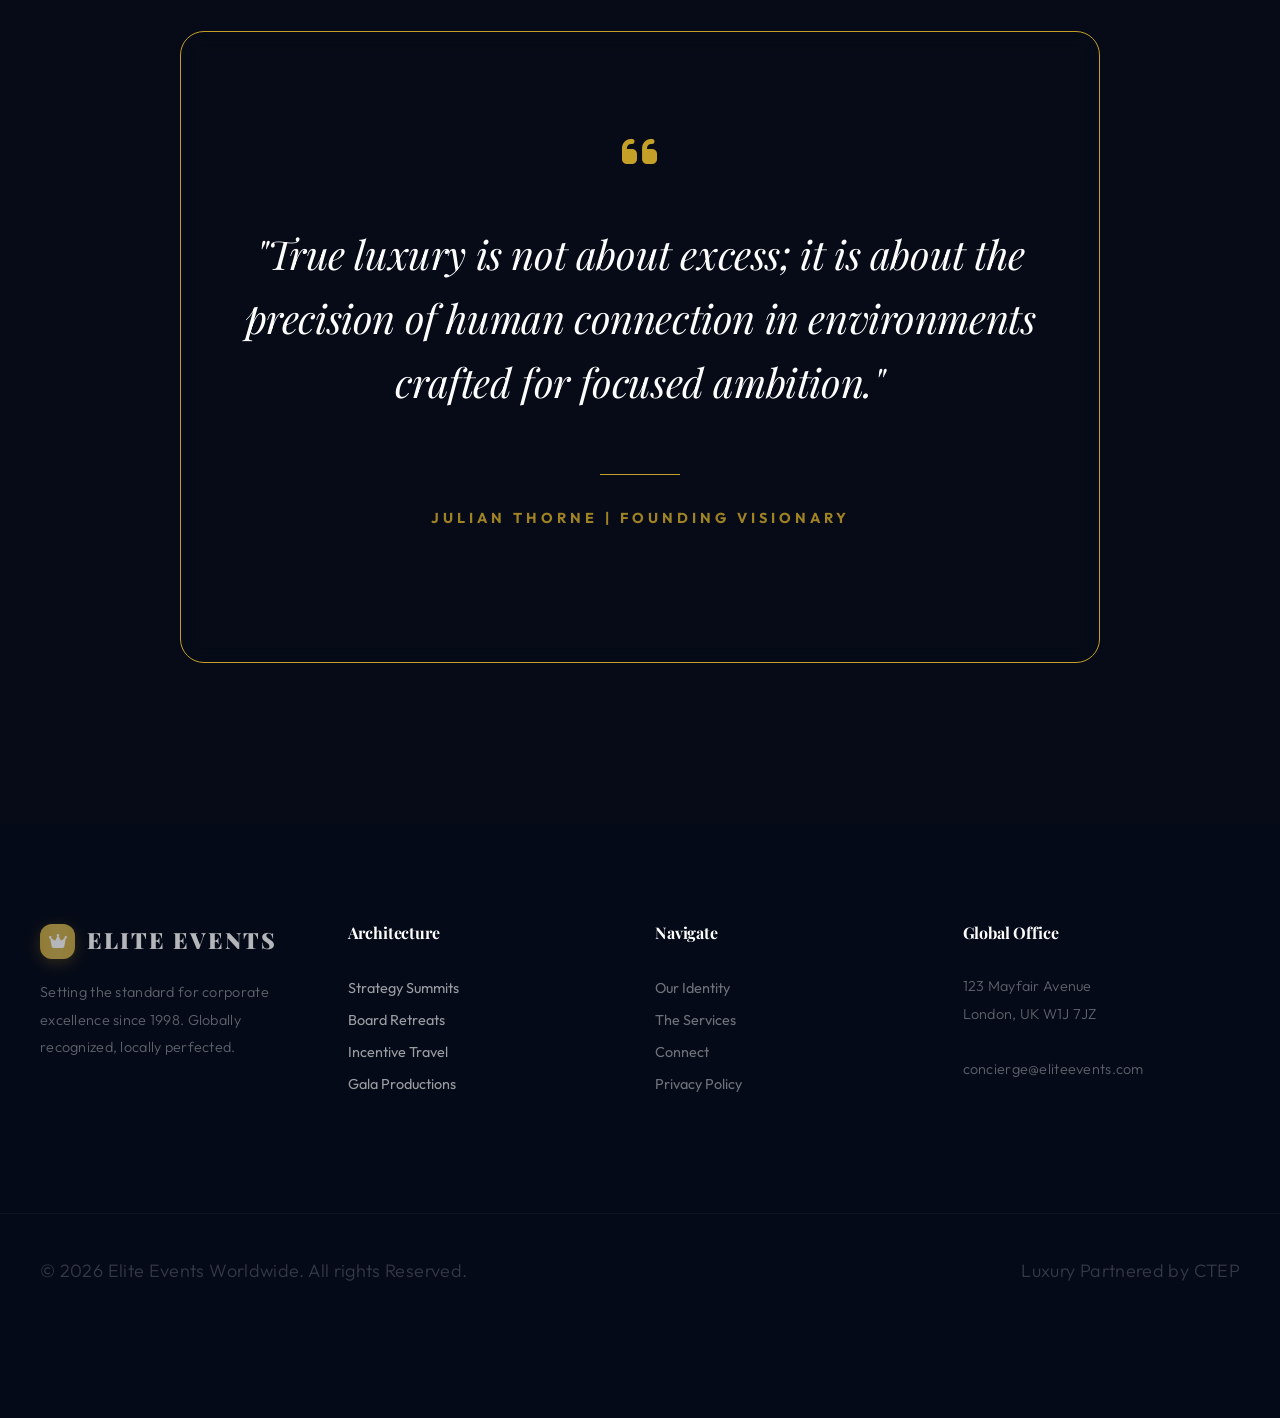
==== commit 333b8d3a: "gthajdu" ====
--- a/about.html
+++ b/about.html
@@ -6,7 +6,8 @@
   <title>Our Identity | Elite Events Worldwide</title>
   <meta name="description" content="The heritage and vision of the world's most exclusive corporate event curators.">
   
-  <link rel="icon" type="image/png" href="logo.png">`n  <!-- Fonts & Icons -->
+  <link rel="icon" type="image/png" href="logo.png">
+  <!-- Fonts & Icons -->
   <link rel="preconnect" href="https://fonts.googleapis.com">
   <link rel="preconnect" href="https://fonts.gstatic.com" crossorigin>
   <link href="https://fonts.googleapis.com/css2?family=Outfit:wght@300;400;500;600;700&family=Playfair+Display:ital,wght@0,400..900;1,400..900&display=swap" rel="stylesheet">
@@ -47,7 +48,7 @@
         </div>
       </nav>
       <div class="nav-actions-right">
-        <button class="btn-icon-luxe" id="rtl-toggle" title="Switch Language Direction"><i class="fas fa-globe"></i></button>
+        <button class="btn-icon-luxe" id="rtl-toggle" title="Switch Language Direction">LTR</button>
         <button class="btn-icon-luxe" id="theme-toggle" title="Toggle Darkness"><i class="fas fa-moon"></i></button>
         <div class="mobile-toggle">
           <span></span>
--- a/style.css
+++ b/style.css
@@ -314,9 +314,11 @@
   align-items: center;
   justify-content: center;
   cursor: pointer;
-  font-size: 1.2rem;
+  font-size: 0.95rem;
+  font-weight: 700;
   color: var(--text-color);
   transition: var(--transition-smooth);
+  letter-spacing: 0.5px;
 }
 
 .btn-icon-luxe:hover {
@@ -595,14 +597,22 @@
     display: flex !important; 
     align-items: center;
     justify-content: center;
+    width: 36px !important;
+    height: 36px !important;
   }
   
-  .logo-text { font-size: 1.1rem !important; letter-spacing: 0.5px; }
-  .logo-icon-box { width: 32px !important; height: 32px !important; font-size: 0.9rem !important; }
-  .logo-wrap { gap: 8px !important; }
+  .logo-text { font-size: 0.9rem !important; letter-spacing: 0.5px; }
+  .logo-icon-box { width: 28px !important; height: 28px !important; font-size: 0.8rem !important; }
+  .logo-wrap { gap: 5px !important; }
   
   .nav-actions-right {
-    gap: 15px !important;
+    gap: 6px !important;
+  }
+
+  .nav-actions-right .btn-icon-luxe {
+    width: 36px !important;
+    height: 36px !important;
+    font-size: 0.8rem !important;
   }
 
   [dir="rtl"] .nav-actions-right {
@@ -755,16 +765,15 @@
 .mobile-toggle {
   display: none;
   flex-direction: column;
-  gap: 6px;
+  gap: 5px;
   cursor: pointer;
   z-index: 4000;
-  padding: 10px;
   transition: all 0.3s ease;
-  width: 45px;
-  height: 45px;
-  background: var(--glass-bg);
+  width: 40px;
+  height: 40px;
+  background: rgba(255, 255, 255, 0.12);
   border-radius: 50%;
-  border: 1px solid var(--glass-border);
+  border: 1px solid rgba(255, 255, 255, 0.2);
   align-items: center;
   justify-content: center;
 }
@@ -805,8 +814,8 @@
 
 .mobile-toggle span {
   width: 25px;
-  height: 3px;
-  background: var(--text-color);
+  height: 2px;
+  background: white;
   transition: 0.3s;
   border-radius: 2px;
 }
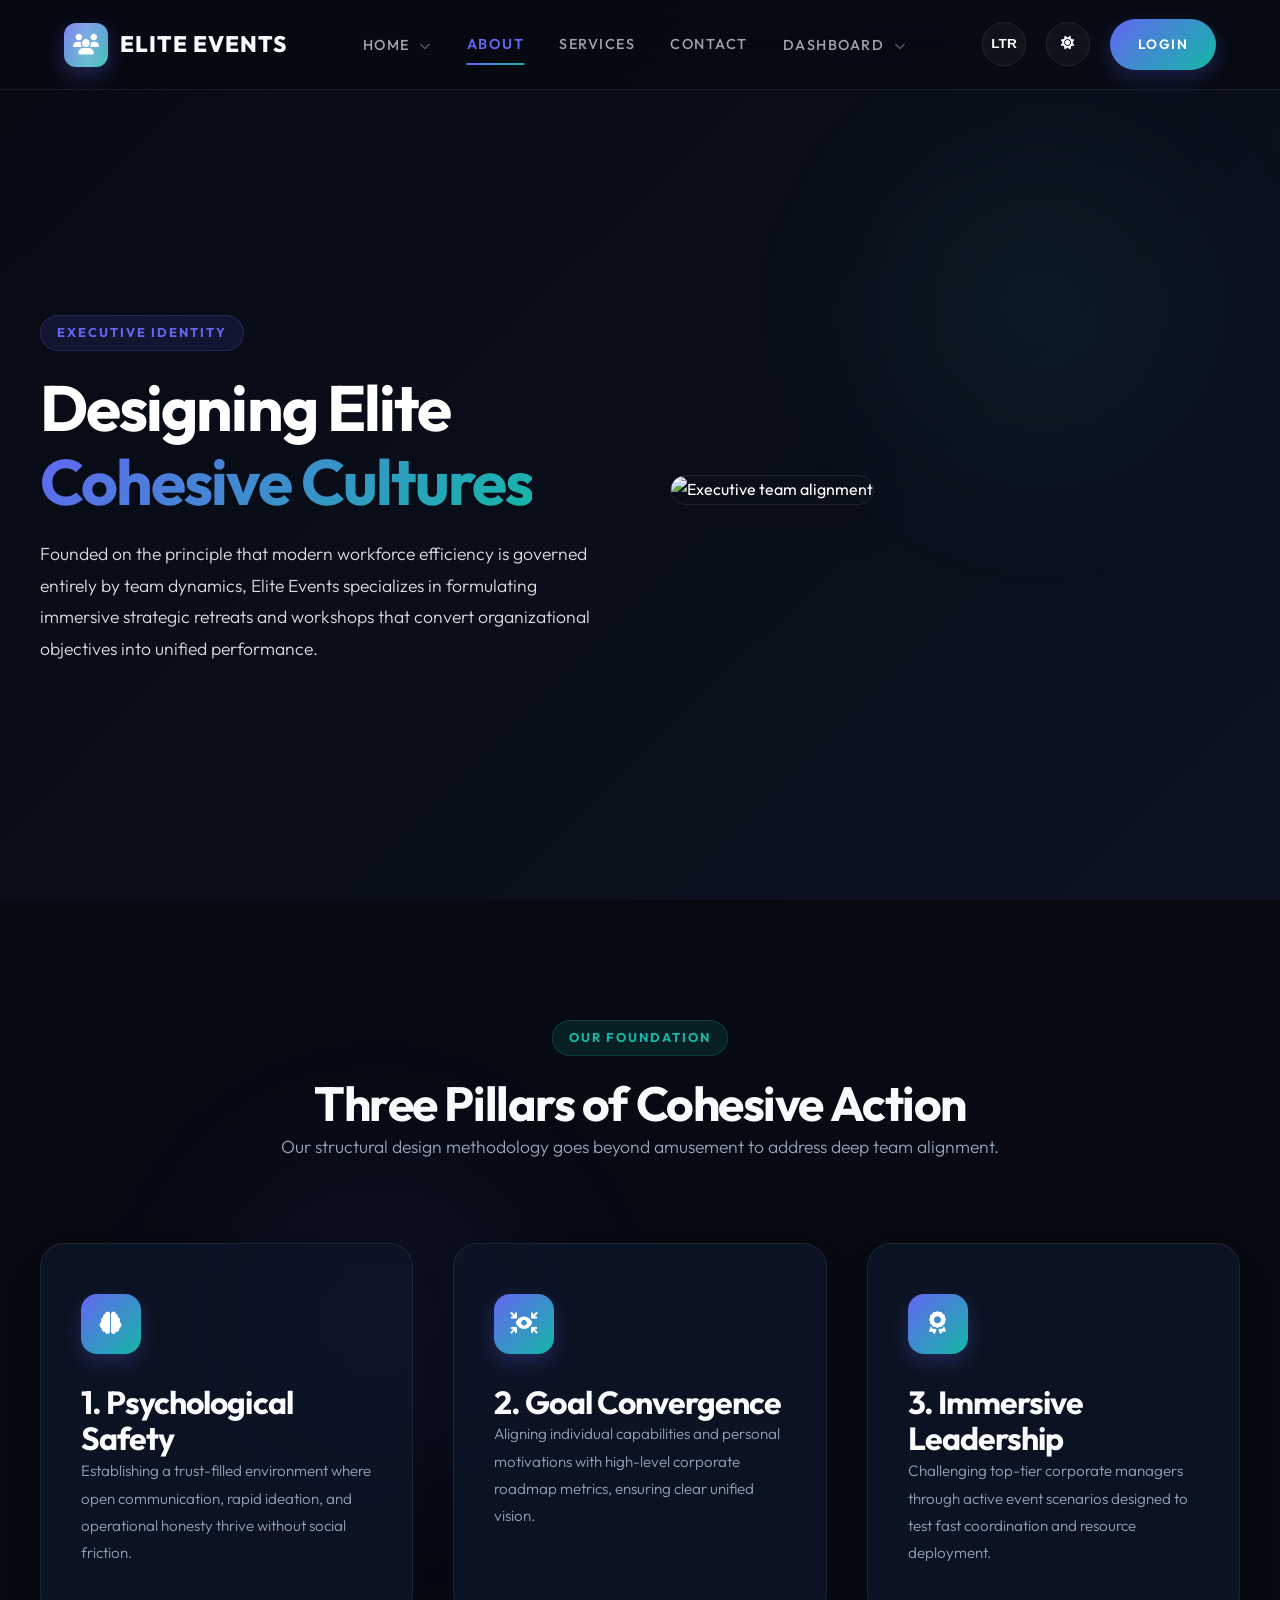
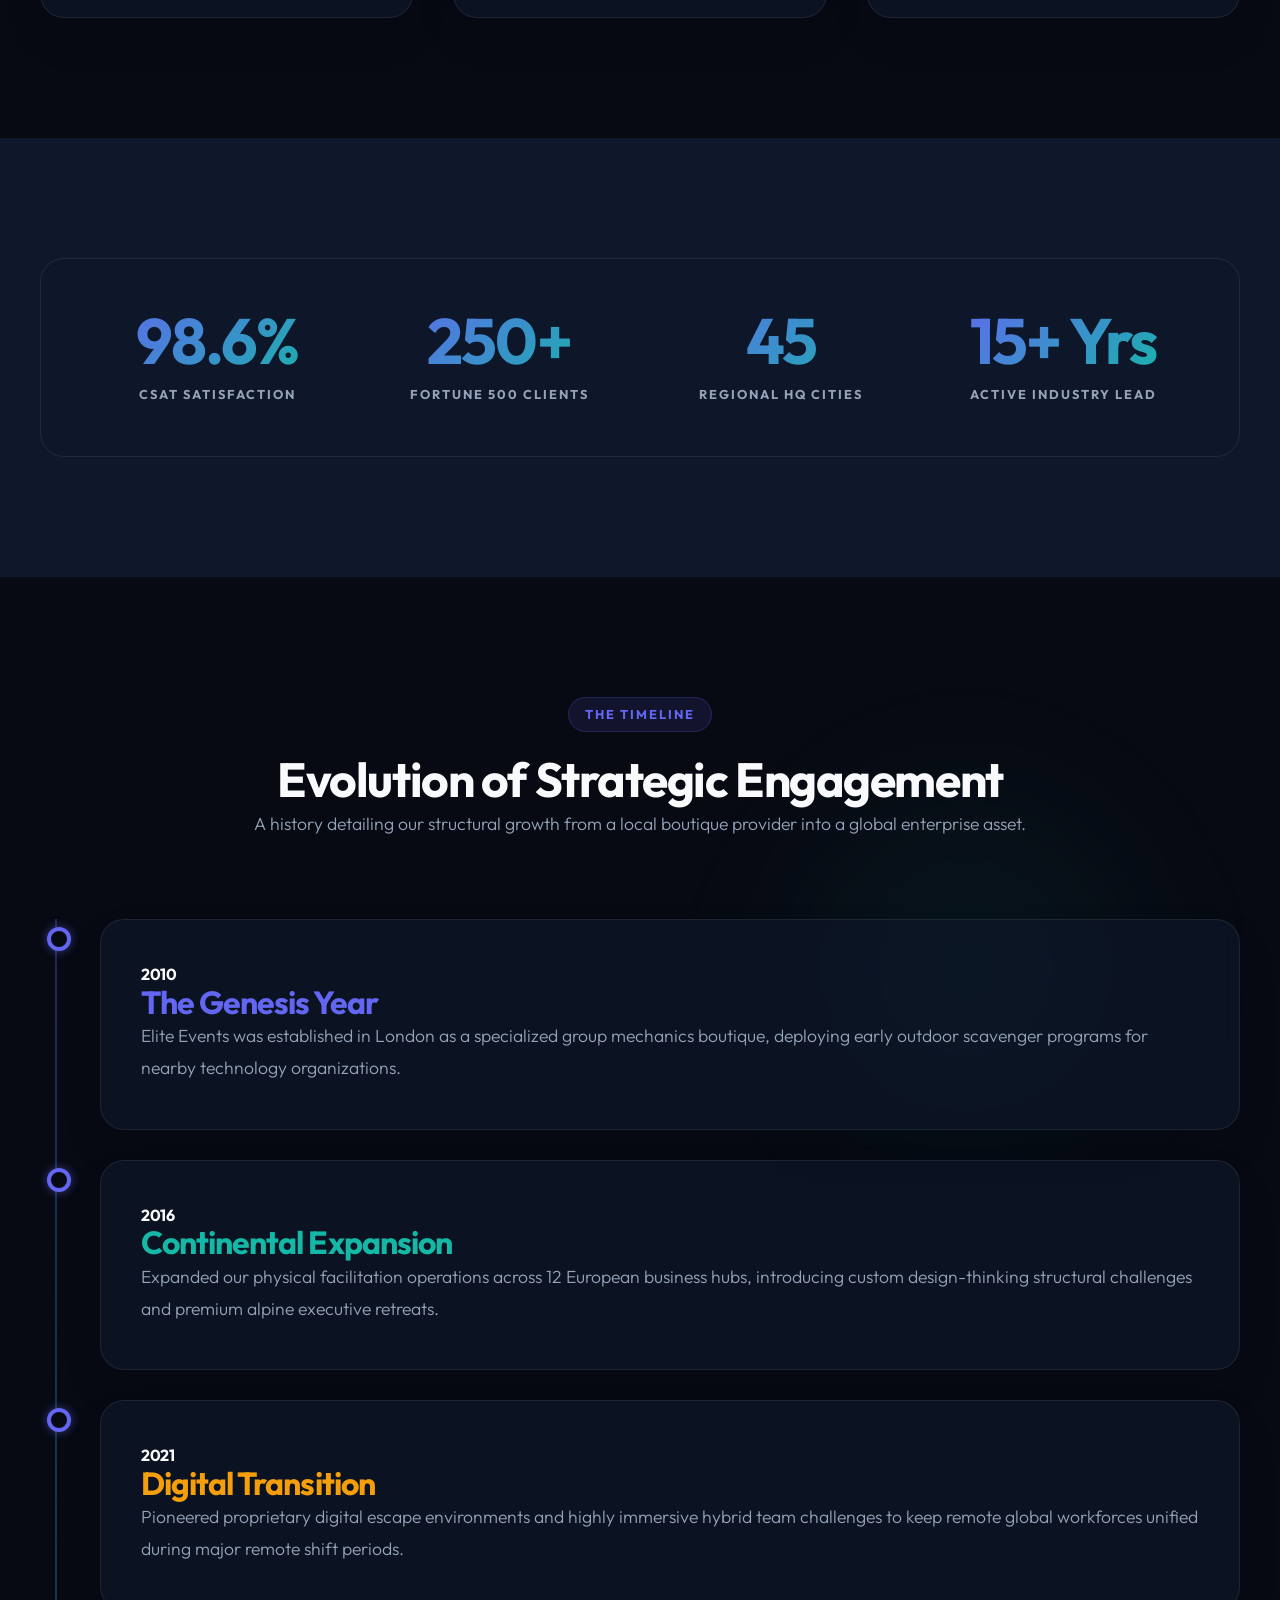
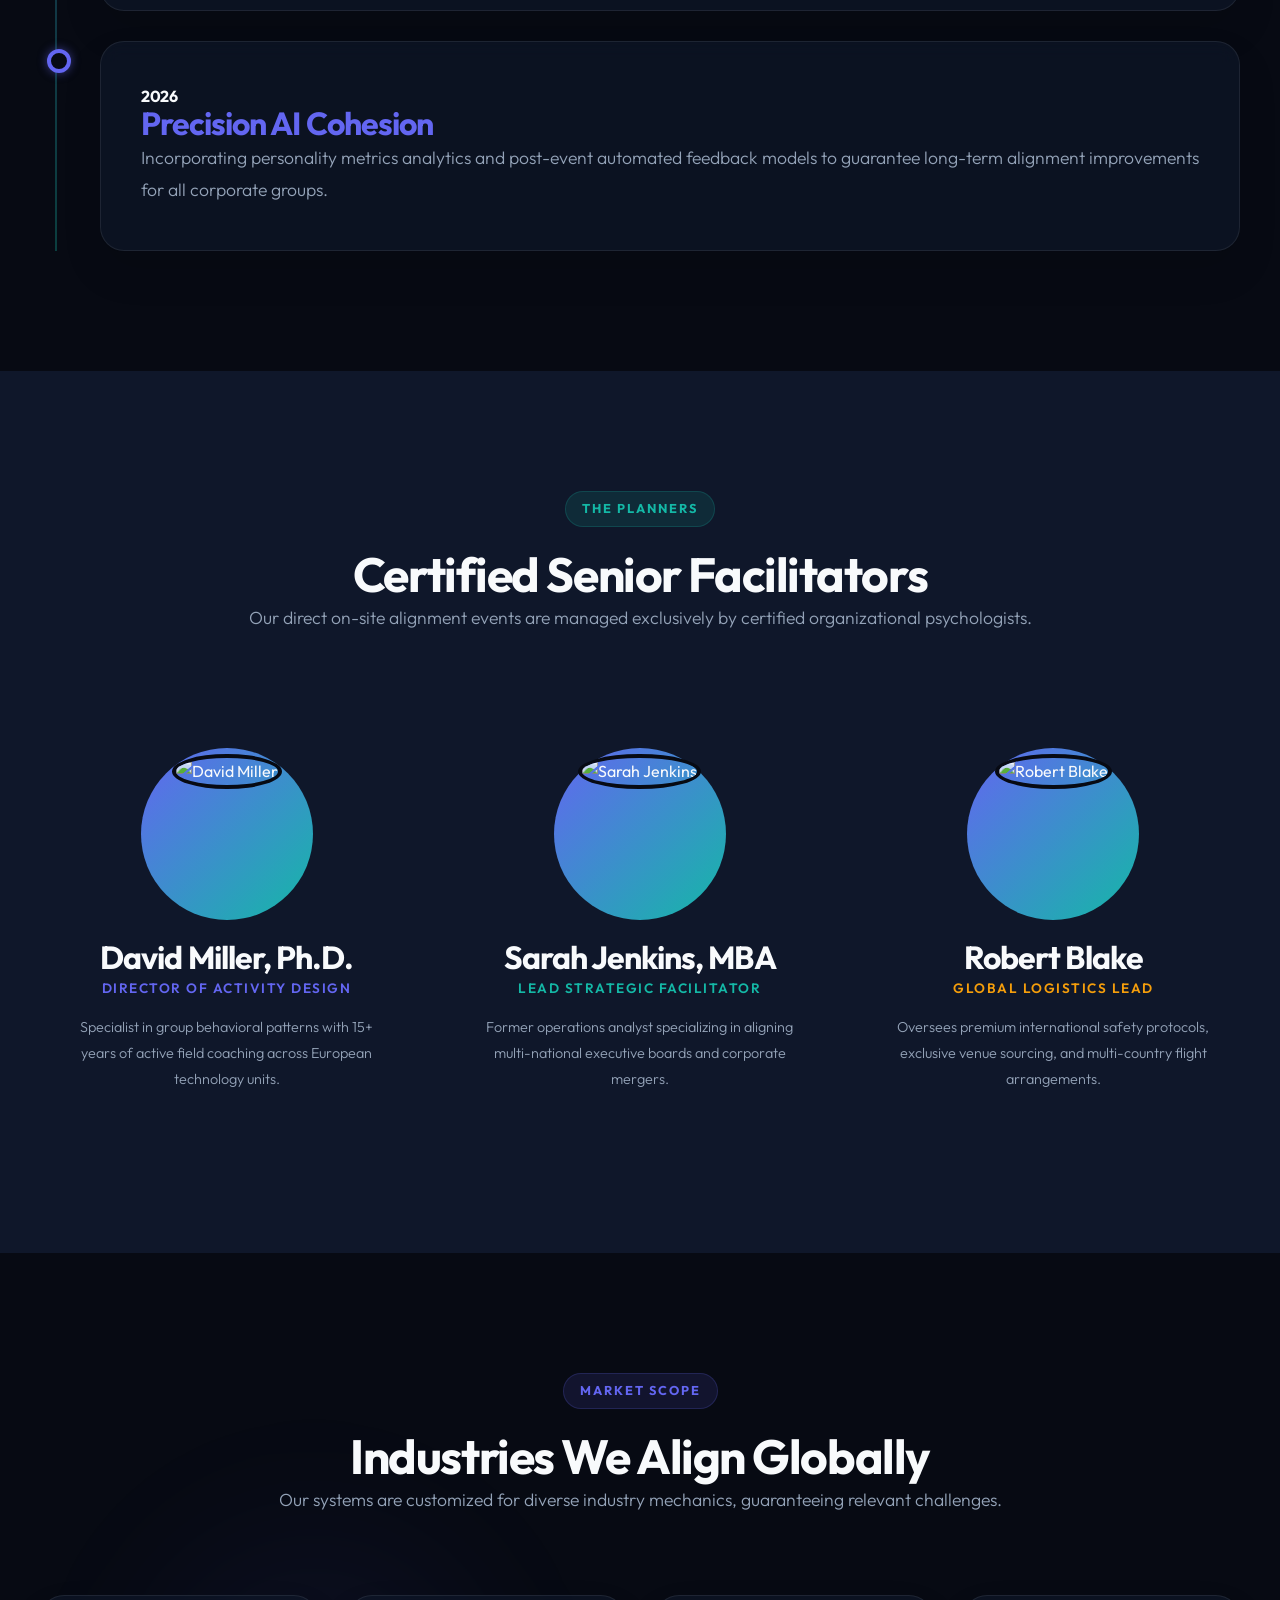
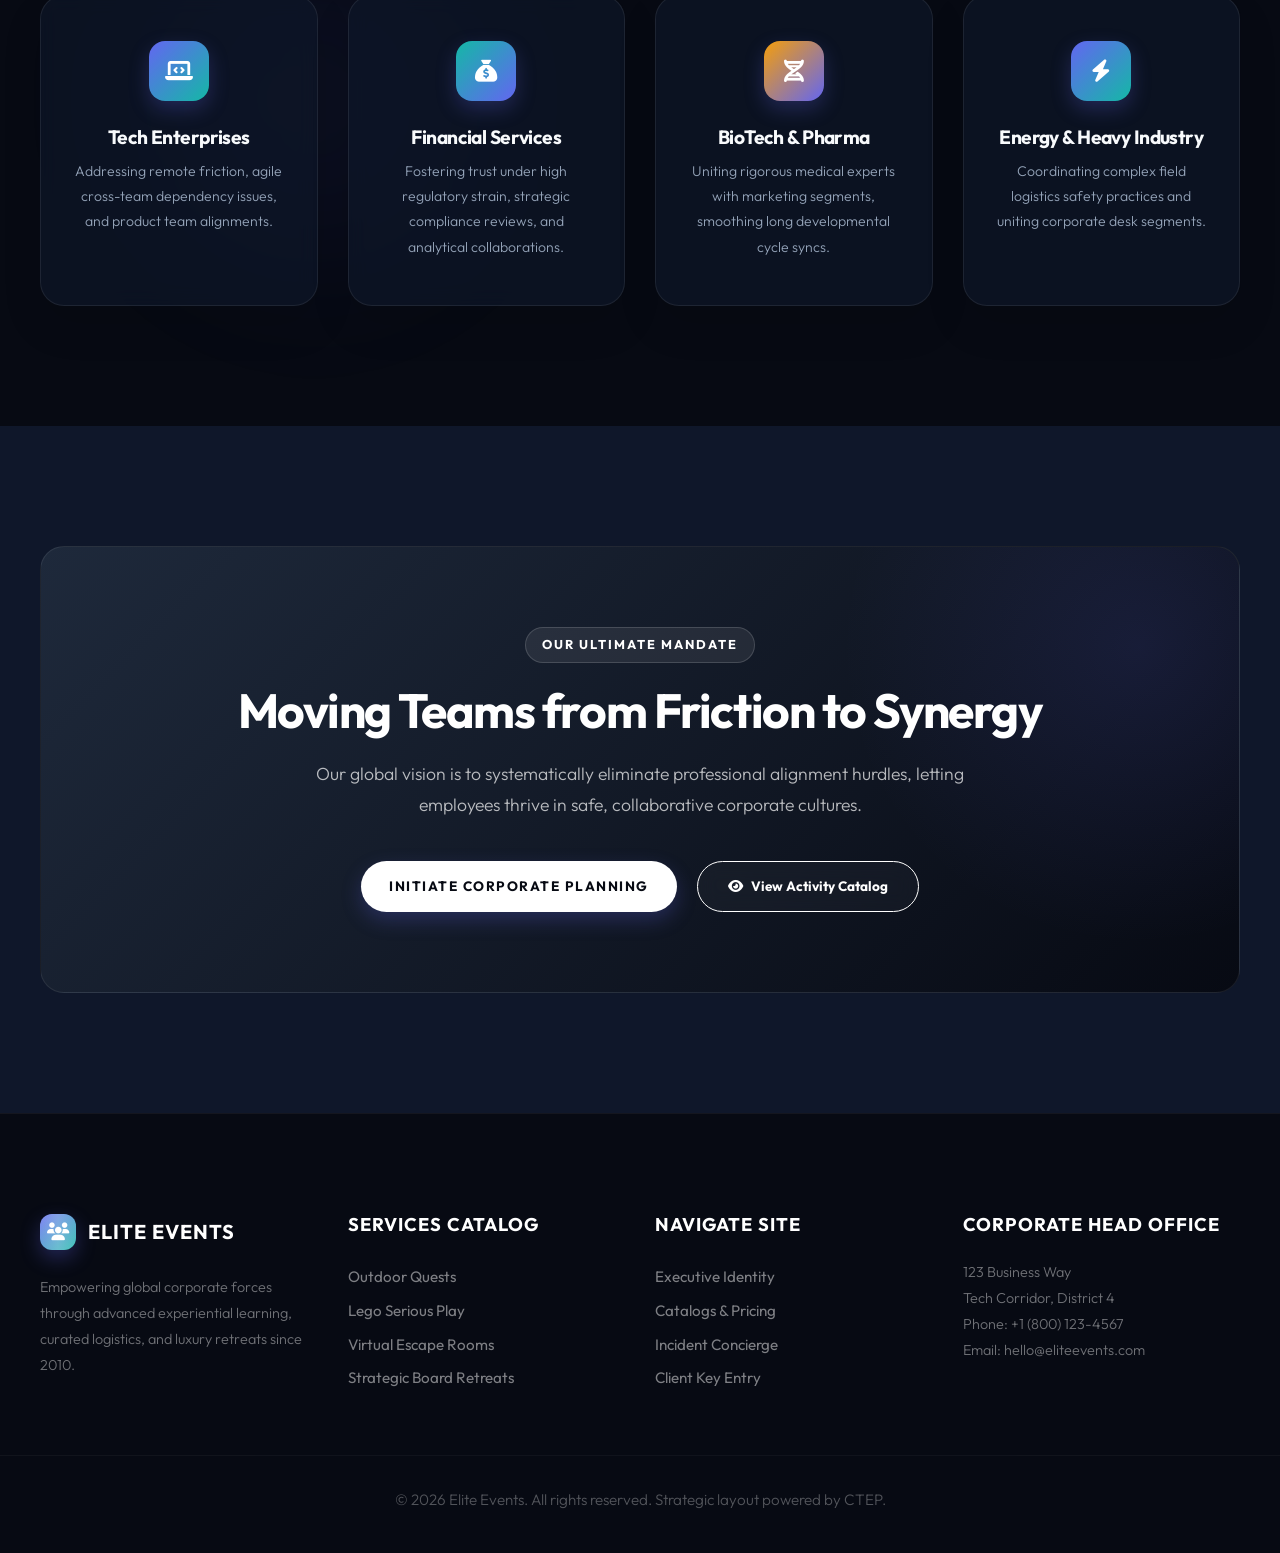
==== commit e99a8282: "naa thaanda leo" ====
--- a/about.html
+++ b/about.html
@@ -3,267 +3,350 @@
 <head>
   <meta charset="UTF-8">
   <meta name="viewport" content="width=device-width, initial-scale=1.0">
-  <title>Our Identity | Elite Events Worldwide</title>
-  <meta name="description" content="The heritage and vision of the world's most exclusive corporate event curators.">
+  <title>Our Identity & Leadership | Elite Events</title>
+  <meta name="description" content="Discover the strategic mindsets, historic milestones, and certified leadership facilitators powering Elite Events' corporate programs.">
   
   <link rel="icon" type="image/png" href="logo.png">
   <!-- Fonts & Icons -->
   <link rel="preconnect" href="https://fonts.googleapis.com">
   <link rel="preconnect" href="https://fonts.gstatic.com" crossorigin>
-  <link href="https://fonts.googleapis.com/css2?family=Outfit:wght@300;400;500;600;700&family=Playfair+Display:ital,wght@0,400..900;1,400..900&display=swap" rel="stylesheet">
+  <link href="https://fonts.googleapis.com/css2?family=Outfit:wght@300;400;500;600;700&display=swap" rel="stylesheet">
   <link rel="stylesheet" href="https://cdnjs.cloudflare.com/ajax/libs/font-awesome/6.5.1/css/all.min.css">
   
   <link rel="stylesheet" href="style.css">
 </head>
 <body data-theme="dark">
 
-  <!-- HEADER (Same as Home 1) -->
-  <header>
+  <!-- NAVIGATION HEADER -->
+  <header id="site-header">
     <div class="nav-box">
       <div class="logo-wrap">
-        <a href="index.html" class="logo-luxe">
+        <a href="index.html" class="logo-luxe" id="header-logo-link">
           <div class="logo-icon-box">
-            <i class="fas fa-crown"></i>
+            <i class="fas fa-users"></i>
           </div>
           <span class="logo-text">Elite Events</span>
         </a>
       </div>
-      <nav class="nav-links-center">
-        <div class="dropdown-parent">
-          <a href="index.html" class="nav-link-item">Home <i class="fas fa-chevron-down" style="font-size: 0.7rem; margin-left: 5px; opacity: 0.5;"></i></a>
+
+      <nav class="nav-links-center" id="desktop-nav-menu">
+        <div class="dropdown-parent" id="nav-home-dropdown">
+          <a href="#" class="nav-link-item">Home <i class="fas fa-chevron-down" style="font-size: 0.7rem; margin-left: 5px; opacity: 0.5;"></i></a>
           <div class="dropdown-child">
-            <a href="index.html" class="dropdown-link">Home 1</a>
-            <a href="home2.html" class="dropdown-link">Home 2</a>
-          </div>
-        </div>
-        <a href="about.html" class="nav-link-item">About</a>
-        <a href="services.html" class="nav-link-item">Services</a>
-        <a href="contact.html" class="nav-link-item">Contact</a>
-        <div class="dropdown-parent">
+            <a href="index.html" class="dropdown-link" id="nav-home-1"><i class="fas fa-house"></i> Home 1</a>
+            <a href="home2.html" class="dropdown-link" id="nav-home-2"><i class="fas fa-house-chimney"></i> Home 2</a>
+          </div>
+        </div>
+        <a href="about.html" class="nav-link-item active" id="nav-about">About</a>
+        <a href="services.html" class="nav-link-item" id="nav-services">Services</a>
+        <a href="contact.html" class="nav-link-item" id="nav-contact">Contact</a>
+        <div class="dropdown-parent" id="nav-dashboard-dropdown">
           <a href="#" class="nav-link-item">Dashboard <i class="fas fa-chevron-down" style="font-size: 0.7rem; margin-left: 5px; opacity: 0.5;"></i></a>
           <div class="dropdown-child">
-            <a href="dashboard.html" class="dropdown-link">User Dashboard</a>
-            <a href="admin.html" class="dropdown-link">Admin Dashboard</a>
+            <a href="dashboard.html" class="dropdown-link" id="nav-user-dash"><i class="fas fa-user-tie"></i> User Dashboard</a>
+            <a href="admin.html" class="dropdown-link" id="nav-admin-dash"><i class="fas fa-user-shield"></i> Admin Dashboard</a>
           </div>
         </div>
       </nav>
+
       <div class="nav-actions-right">
         <button class="btn-icon-luxe" id="rtl-toggle" title="Switch Language Direction">LTR</button>
-        <button class="btn-icon-luxe" id="theme-toggle" title="Toggle Darkness"><i class="fas fa-moon"></i></button>
-        <div class="mobile-toggle">
+        <button class="btn-icon-luxe" id="theme-toggle" title="Toggle Theme"><i class="fas fa-sun"></i></button>
+        <div class="mobile-toggle" id="mobile-nav-toggle" aria-label="Toggle Menu">
           <span></span>
           <span></span>
           <span></span>
         </div>
-        <a href="login.html" class="btn-login-premium">Login</a>
+        <a href="login.html" class="btn-login-premium" id="header-login-btn">Login</a>
       </div>
     </div>
   </header>
 
-  <!-- MOBILE NAV DRAWER (INTERACTIVE) -->
-  <div class="mobile-nav">
-    <button class="mobile-close-btn" aria-label="Close Menu">&times;</button>
+  <!-- MOBILE NAV DRAWER -->
+  <div class="mobile-nav" id="mobile-drawer">
     <div class="mobile-nav-group">
       <a href="#" class="mobile-dropdown-toggle">Home <i class="fas fa-chevron-down" style="font-size: 0.8rem; margin-left: 10px; opacity: 0.5;"></i></a>
       <div class="mobile-submenu">
-        <a href="index.html" class="sub-link">Home 1</a>
-        <a href="home2.html" class="sub-link">Home 2</a>
+        <a href="index.html" class="sub-link" style="font-size: 1.2rem;"><i class="fas fa-house" style="margin-right: 10px;"></i> Home 1</a>
+        <a href="home2.html" class="sub-link" style="font-size: 1.2rem;"><i class="fas fa-house-chimney" style="margin-right: 10px;"></i> Home 2</a>
       </div>
     </div>
     
     <div class="mobile-nav-group">
-      <a href="about.html">About</a>
+      <a href="about.html" class="active">About</a>
       <a href="services.html">Services</a>
       <a href="contact.html">Contact</a>
     </div>
-
+    
     <div class="mobile-nav-group">
       <a href="#" class="mobile-dropdown-toggle">Dashboard <i class="fas fa-chevron-down" style="font-size: 0.8rem; margin-left: 10px; opacity: 0.5;"></i></a>
       <div class="mobile-submenu">
-        <a href="dashboard.html" class="sub-link">User Dashboard</a>
-        <a href="admin.html" class="sub-link">Admin Dashboard</a>
+        <a href="dashboard.html" class="sub-link" style="font-size: 1.2rem;"><i class="fas fa-user-tie" style="margin-right: 10px;"></i> User Dashboard</a>
+        <a href="admin.html" class="sub-link" style="font-size: 1.2rem;"><i class="fas fa-user-shield" style="margin-right: 10px;"></i> Admin Dashboard</a>
       </div>
     </div>
 
     <div class="login-item" style="margin-top: 40px;">
-      <a href="login.html" class="btn-login-premium" style="display: block; text-align: center; font-size: 1.1rem; padding: 20px; border-radius: 12px; font-family: 'Outfit', sans-serif;">Login</a>
+      <a href="login.html" class="btn-login-premium" style="display: block; text-align: center;">Login</a>
     </div>
   </div>
 
-  <!-- 1. ABOUT HERO - ARCHITECTURAL SPLIT -->
-  <section style="height: 100vh; background: var(--bg-color); padding: 0; display: flex; align-items: stretch; position: relative; overflow: hidden;">
-    <!-- LEFT: CONTENT -->
-    <div style="flex: 1.2; padding: 220px 8% 120px 8%; display: flex; flex-direction: column; justify-content: flex-start; z-index: 10;">
-      <span class="accent-tag" style="margin-bottom: 25px; font-weight: 700; letter-spacing: 3px; color: var(--gold-dark);">Elite Identity | Since 1998</span>
-      <h1 class="main-title" style="font-size: 5.5rem; line-height: 1; letter-spacing: 0.1em; margin-bottom: 50px;">THE <br> HERITAGE <br> MATRIX</h1>
-      <p style="max-width: 500px; line-height: 2.2; color: var(--text-color); opacity: 1; font-size: 1.15rem; font-weight: 400;">An architectural journey through nearly three decades of worldwide elite event curation. We build the stages where global history is discussed.</p>
-    </div>
-    
-    <!-- RIGHT: FRAMED IMAGE COMPOSITION -->
-    <div style="flex: 1.8; position: relative; padding: 100px 50px 100px 0; display: flex; align-items: center; justify-content: flex-end;">
-      <div style="position: relative; width: 90%; height: 80%; border-radius: 40px; overflow: hidden; box-shadow: var(--shadow-premium);">
-        <img src="c10.jpg" alt="Executive Hub" style="width: 100%; height: 100%; object-fit: cover;">
-        <!-- DESIGN ELEMENT: OVERLAY TEXT -->
-        <div style="position: absolute; bottom: 40px; right: 40px; color: white; text-align: right;">
-          <p style="text-transform: uppercase; letter-spacing: 4px; font-weight: 700; font-size: 0.7rem; opacity: 0.6; margin-bottom: 5px;">Project 1998-A</p>
-          <h4 style="font-family: 'Playfair Display', serif; font-size: 1.5rem;">The London Legacy</h4>
-        </div>
-      </div>
-      <!-- DESIGN ELEMENT: ACCENT LINE -->
-      <div style="position: absolute; top: 50%; left: -20px; width: 140px; height: 1px; background: var(--gold-primary); transform: translateX(-50%); z-index: 5;"></div>
-    </div>
-  </section>
-
-  <!-- 2. MISSION & INTENT - SPLIT -->
-  <section style="background: var(--bg-color);">
-    <div class="container grid-2" style="align-items: center;">
-      <div class="section-head-left">
-        <span class="accent-tag">Our Intent</span>
-        <h2 class="main-title">Defining Future <br> Legacies</h2>
-        <p style="line-height: 2;">We exist to bridge the gap between corporate ambition and cultural resonance. At Elite Events, every summit is curated to not just meet goals, but to establish new benchmarks for organizational identity.</p>
-      </div>
-      <div>
-        <p style="border-left: 2px solid var(--gold-primary); padding-left: 30px; font-style: italic; font-size: 1.25rem;">"We don't just plan events; we architect environments that catalyze human potential and brand alignment."</p>
-      </div>
-    </div>
-  </section>
-
-  <!-- 3. THE REGISTRY - STAGGERED ERA GRID -->
-  <section style="background: var(--bg-color); padding: 160px 0;">
+  <!-- 1. ABOUT HERO -->
+  <section id="section-about-hero" class="hero-v1" style="background-image: url('https://images.unsplash.com/photo-1522071820081-009f0129c71c?auto=format&fit=crop&q=80&w=2070'); padding: 180px 0 100px;">
+    <div class="hero-overlay"></div>
+    <div class="container grid-2" style="align-items: center; position: relative; z-index: 2;">
+      <div class="section-head-left" style="margin-bottom: 0;">
+        <span class="accent-tag">Executive Identity</span>
+        <h1>Designing Elite <br><span class="text-gradient">Cohesive Cultures</span></h1>
+        <p style="margin-top: 20px;">Founded on the principle that modern workforce efficiency is governed entirely by team dynamics, Elite Events specializes in formulating immersive strategic retreats and workshops that convert organizational objectives into unified performance.</p>
+      </div>
+      <div style="position: relative;" class="animate" id="about-hero-img-box">
+        <img src="https://images.unsplash.com/photo-1523240795612-9a054b0db644?auto=format&fit=crop&q=80&w=2070" alt="Executive team alignment" style="width: 100%; height: 450px; object-fit: cover; border-radius: var(--border-radius-lg); box-shadow: var(--shadow-premium); border: 1px solid var(--glass-border);">
+        <div class="glow-blob glow-blob-accent" style="right: -50px; bottom: -50px;"></div>
+      </div>
+    </div>
+  </section>
+
+  <!-- 2. THE CORE STRATEGIC PILLARS -->
+  <section id="section-about-pillars">
+    <div class="glow-blob" style="left: 10%; top: 20%;"></div>
     <div class="container">
       <div class="section-head-center">
-        <span class="accent-tag">The Evolution Matrix</span>
-        <h2 class="main-title">Legacy Across Eras</h2>
-      </div>
-      <div class="grid-2" style="margin-top: 100px; gap: 40px;">
-        <!-- ERA 1 -->
-        <div style="background: var(--section-bg-alt); padding: 80px 60px; border-radius: 30px; position: relative; overflow: hidden;">
-          <h4 style="position: absolute; top: -30px; right: 20px; font-size: 10rem; opacity: 0.03; font-weight: 900; pointer-events: none;">1998</h4>
-          <span class="accent-tag" style="background: var(--gold-primary); color: white; padding: 5px 15px; border-radius: 5px; margin-bottom: 20px; display: inline-block;">Phase I: The Foundation</span>
-          <h3 style="font-size: 2rem; margin-bottom: 20px;">Mayfair Boutique Origins</h3>
-          <p style="line-height: 2; opacity: 0.7;">Elite Events began in the heart of London with a singular focus: providing high-stakes discretion for board-level gatherings.</p>
-        </div>
-        <!-- ERA 2 -->
-        <div style="background: var(--section-bg-alt); padding: 80px 60px; border-radius: 30px; position: relative; overflow: hidden; margin-top: 60px;">
-          <h4 style="position: absolute; top: -30px; right: 20px; font-size: 10rem; opacity: 0.03; font-weight: 900; pointer-events: none;">2008</h4>
-          <span class="accent-tag" style="background: var(--gold-primary); color: white; padding: 5px 15px; border-radius: 5px; margin-bottom: 20px; display: inline-block;">Phase II: Global Integration</span>
-          <h3 style="font-size: 2rem; margin-bottom: 20px;">The New York Deployment</h3>
-          <p style="line-height: 2; opacity: 0.7;">Launching the Wall Street hub allowed us to synchronize transatlantic strategies for Fortune 500 leadership summits.</p>
-        </div>
-        <!-- ERA 3 -->
-        <div style="background: var(--section-bg-alt); padding: 80px 60px; border-radius: 30px; position: relative; overflow: hidden;">
-          <h4 style="position: absolute; top: -30px; right: 20px; font-size: 10rem; opacity: 0.03; font-weight: 900; pointer-events: none;">2018</h4>
-          <span class="accent-tag" style="background: var(--gold-primary); color: white; padding: 5px 15px; border-radius: 5px; margin-bottom: 20px; display: inline-block;">Phase III: Digital Sync</span>
-          <h3 style="font-size: 2rem; margin-bottom: 20px;">Technological Ecosystems</h3>
-          <p style="line-height: 2; opacity: 0.7;">Introduction of our proprietary tech stack, enabling real-time coordination for thousands of delegates across continents.</p>
-        </div>
-        <!-- ERA 4 -->
-        <div style="background: var(--section-bg-alt); padding: 80px 60px; border-radius: 30px; position: relative; overflow: hidden; margin-top: 60px;">
-          <h4 style="position: absolute; top: -30px; right: 20px; font-size: 10rem; opacity: 0.03; font-weight: 900; pointer-events: none;">2026</h4>
-          <span class="accent-tag" style="background: var(--gold-primary); color: white; padding: 5px 15px; border-radius: 5px; margin-bottom: 20px; display: inline-block;">Phase IV: The Future</span>
-          <h3 style="font-size: 2rem; margin-bottom: 20px;">Architectural Convergence</h3>
-          <p style="line-height: 2; opacity: 0.7;">Today, we operate in 45 cities, curating zero-latency experiences where humanity and strategy meet perfectly.</p>
-        </div>
-      </div>
-    </div>
-  </section>
-
-  <!-- 4. BOARD OF DIRECTORS - PHOTO GRID -->
-  <section>
+        <span class="accent-tag accent-tag-alt">Our Foundation</span>
+        <h2>Three Pillars of Cohesive Action</h2>
+        <p>Our structural design methodology goes beyond amusement to address deep team alignment.</p>
+      </div>
+      
+      <div class="grid-3">
+        <div class="feature-card animate" id="pillar-card-1">
+          <div class="feature-icon"><i class="fas fa-brain"></i></div>
+          <h3>1. Psychological Safety</h3>
+          <p style="font-size: 0.95rem; margin-bottom: 0;">Establishing a trust-filled environment where open communication, rapid ideation, and operational honesty thrive without social friction.</p>
+        </div>
+
+        <div class="feature-card animate" id="pillar-card-2">
+          <div class="feature-icon"><i class="fas fa-arrows-to-eye"></i></div>
+          <h3>2. Goal Convergence</h3>
+          <p style="font-size: 0.95rem; margin-bottom: 0;">Aligning individual capabilities and personal motivations with high-level corporate roadmap metrics, ensuring clear unified vision.</p>
+        </div>
+
+        <div class="feature-card animate" id="pillar-card-3">
+          <div class="feature-icon"><i class="fas fa-award"></i></div>
+          <h3>3. Immersive Leadership</h3>
+          <p style="font-size: 0.95rem; margin-bottom: 0;">Challenging top-tier corporate managers through active event scenarios designed to test fast coordination and resource deployment.</p>
+        </div>
+      </div>
+    </div>
+  </section>
+
+  <!-- 3. KEY CORPORATE PERFORMANCE STATS -->
+  <section id="section-about-stats" style="background: var(--bg-color-alt);">
+    <div class="container">
+      <div class="milestones-box animate" id="about-stats-container">
+        <div class="grid-4" style="text-align: center;">
+          <div class="stat-item animate" id="about-stat-1">
+            <h3 class="text-gradient">98.6%</h3>
+            <p>CSAT SATISFACTION</p>
+          </div>
+          <div class="stat-item animate" id="about-stat-2">
+            <h3 class="text-gradient">250+</h3>
+            <p>FORTUNE 500 CLIENTS</p>
+          </div>
+          <div class="stat-item animate" id="about-stat-3">
+            <h3 class="text-gradient">45</h3>
+            <p>REGIONAL HQ CITIES</p>
+          </div>
+          <div class="stat-item animate" id="about-stat-4">
+            <h3 class="text-gradient">15+ Yrs</h3>
+            <p>ACTIVE INDUSTRY LEAD</p>
+          </div>
+        </div>
+      </div>
+    </div>
+  </section>
+
+  <!-- 4. GROWTH & EVOLUTIONARY ERAS -->
+  <section id="section-about-eras">
+    <div class="glow-blob glow-blob-accent" style="right: 5%; top: 10%;"></div>
     <div class="container">
       <div class="section-head-center">
-        <span class="accent-tag">Leadership</span>
-        <h2 class="main-title">The Architects</h2>
-      </div>
-      <div class="grid-3" style="width: 100%; margin-top: 80px; text-align: center;">
-        <div>
-          <img src="https://images.unsplash.com/photo-1472099645785-5658abf4ff4e?auto=format&fit=crop&q=80&w=2070" alt="CEO" style="width: 180px; height: 180px; border-radius: 50%; object-fit: cover; margin-bottom: 25px;">
-          <h3>Julian Thorne</h3>
-          <p style="opacity: 0.6; text-transform: uppercase; font-size: 0.8rem; letter-spacing: 2px;">Founder & CEO</p>
-        </div>
-        <div>
-          <img src="https://images.unsplash.com/photo-1573496359142-b8d87734a5a2?auto=format&fit=crop&q=80&w=2069" alt="VP" style="width: 180px; height: 180px; border-radius: 50%; object-fit: cover; margin-bottom: 25px;">
-          <h3>Elena Rossi</h3>
-          <p style="opacity: 0.6; text-transform: uppercase; font-size: 0.8rem; letter-spacing: 2px;">Chief Curator</p>
-        </div>
-        <div>
-          <img src="https://images.unsplash.com/photo-1507003211169-0a1dd7228f2d?auto=format&fit=crop&q=80&w=2070" alt="CSO" style="width: 180px; height: 180px; border-radius: 50%; object-fit: cover; margin-bottom: 25px;">
-          <h3>Marcus Chen</h3>
-          <p style="opacity: 0.6; text-transform: uppercase; font-size: 0.8rem; letter-spacing: 2px;">Strategy Officer</p>
-        </div>
-      </div>
-    </div>
-  </section>
-
-  <!-- 5. GLOBAL PRESENCE - STATS & MAP -->
-  <section style="background: var(--navy-deep); color: white;">
-    <div class="container grid-2" style="align-items: center;">
-      <div>
-        <span class="accent-tag">Network</span>
-        <h2 class="main-title" style="color: white;">A Borderless Strategy</h2>
-        <p style="opacity: 0.7; line-height: 2; margin-bottom: 40px;">With offices in London, New York, Dubai, and Singapore, we provide localized expertise with a singular global standard of luxury.</p>
-        <div class="grid-2">
-          <div><h2 style="color: var(--gold-primary);">12</h2><p style="font-size: 0.8rem; opacity: 0.6; text-transform: uppercase;">Regional Offices</p></div>
-          <div><h2 style="color: var(--gold-primary);">45</h2><p style="font-size: 0.8rem; opacity: 0.6; text-transform: uppercase;">Partner Cities</p></div>
-        </div>
-      </div>
-      <div>
-        <img src="https://images.unsplash.com/photo-1526778548025-fa2f459cd5c1?auto=format&fit=crop&q=80&w=2066" alt="Map" style="width: 100%; border-radius: 20px; filter: grayscale(1); opacity: 0.4;">
-      </div>
-    </div>
-  </section>
-
-  <!-- 6. FOUNDER'S STATEMENT - ARCHITECTURAL REDESIGN -->
-  <section style="background: url('https://images.unsplash.com/photo-1517048676732-d65bc937f952?auto=format&fit=crop&q=80&w=2070') center/cover; padding: 160px 0; position: relative;">
-    <div style="position: absolute; top: 0; left: 0; width: 100%; height: 100%; background: rgba(5,10,24,0.9);"></div>
-    <div class="container" style="position: relative; z-index: 2; max-width: 1000px; text-align: center;">
-      <div style="border: 1px solid var(--gold-primary); padding: 100px 60px; border-radius: var(--border-radius-lg); backdrop-filter: blur(10px);">
-        <i class="fas fa-quote-left" style="font-size: 2.5rem; color: var(--gold-primary); margin-bottom: 50px;"></i>
-        <h2 class="main-title" style="color: white; font-family: 'Playfair Display', serif; font-style: italic; font-weight: 300; line-height: 1.6; font-size: 2.5rem;">"True luxury is not about excess; it is about the precision of human connection in environments crafted for focused ambition."</h2>
-        <div style="width: 80px; height: 1px; background: var(--gold-primary); margin: 60px auto 30px;"></div>
-        <p style="text-transform: uppercase; letter-spacing: 4px; font-weight: 700; color: var(--gold-primary); font-size: 0.9rem;">Julian Thorne | Founding Visionary</p>
-      </div>
-    </div>
-  </section>
-
-  <!-- FOOTER (Same as Home 1) -->
-  <footer style="padding: 100px 0; background: var(--navy-deep); color: white;">
+        <span class="accent-tag">The Timeline</span>
+        <h2>Evolution of Strategic Engagement</h2>
+        <p>A history detailing our structural growth from a local boutique provider into a global enterprise asset.</p>
+      </div>
+      
+      <div class="evolution-timeline">
+        <!-- Era 1 -->
+        <div class="timeline-node animate" id="era-node-1">
+          <div class="feature-card" style="margin-left: 20px; padding: 45px 40px;">
+            <h4 class="era-number">2010</h4>
+            <h3 style="color: var(--brand-primary);">The Genesis Year</h3>
+            <p style="margin-bottom: 0;">Elite Events was established in London as a specialized group mechanics boutique, deploying early outdoor scavenger programs for nearby technology organizations.</p>
+          </div>
+        </div>
+
+        <!-- Era 2 -->
+        <div class="timeline-node animate" id="era-node-2">
+          <div class="feature-card" style="margin-left: 20px; padding: 45px 40px;">
+            <h4 class="era-number">2016</h4>
+            <h3 style="color: var(--brand-accent);">Continental Expansion</h3>
+            <p style="margin-bottom: 0;">Expanded our physical facilitation operations across 12 European business hubs, introducing custom design-thinking structural challenges and premium alpine executive retreats.</p>
+          </div>
+        </div>
+
+        <!-- Era 3 -->
+        <div class="timeline-node animate" id="era-node-3">
+          <div class="feature-card" style="margin-left: 20px; padding: 45px 40px;">
+            <h4 class="era-number">2021</h4>
+            <h3 style="color: var(--brand-secondary);">Digital Transition</h3>
+            <p style="margin-bottom: 0;">Pioneered proprietary digital escape environments and highly immersive hybrid team challenges to keep remote global workforces unified during major remote shift periods.</p>
+          </div>
+        </div>
+
+        <!-- Era 4 -->
+        <div class="timeline-node animate" id="era-node-4">
+          <div class="feature-card" style="margin-left: 20px; padding: 45px 40px;">
+            <h4 class="era-number">2026</h4>
+            <h3 style="color: var(--brand-primary);">Precision AI Cohesion</h3>
+            <p style="margin-bottom: 0;">Incorporating personality metrics analytics and post-event automated feedback models to guarantee long-term alignment improvements for all corporate groups.</p>
+          </div>
+        </div>
+      </div>
+    </div>
+  </section>
+
+  <!-- 5. CORPORATE LEADERSHIP & FACILITATORS -->
+  <section id="section-about-leadership" style="background: var(--bg-color-alt);">
+    <div class="container">
+      <div class="section-head-center">
+        <span class="accent-tag accent-tag-alt">The Planners</span>
+        <h2>Certified Senior Facilitators</h2>
+        <p>Our direct on-site alignment events are managed exclusively by certified organizational psychologists.</p>
+      </div>
+      
+      <div class="grid-3" style="margin-top: 50px;">
+        <div class="team-card animate" id="team-member-1">
+          <div class="team-avatar-container">
+            <img src="https://images.unsplash.com/photo-1507003211169-0a1dd7228f2d?auto=format&fit=crop&q=80&w=2070" alt="David Miller">
+          </div>
+          <h3>David Miller, Ph.D.</h3>
+          <p style="color: var(--brand-primary); font-weight: 600; font-size: 0.85rem; text-transform: uppercase; letter-spacing: 1.5px; margin-bottom: 15px;">Director of Activity Design</p>
+          <p style="font-size: 0.9rem; margin-bottom: 0;">Specialist in group behavioral patterns with 15+ years of active field coaching across European technology units.</p>
+        </div>
+
+        <div class="team-card animate" id="team-member-2">
+          <div class="team-avatar-container">
+            <img src="https://images.unsplash.com/photo-1573496359142-b8d87734a5a2?auto=format&fit=crop&q=80&w=2069" alt="Sarah Jenkins">
+          </div>
+          <h3>Sarah Jenkins, MBA</h3>
+          <p style="color: var(--brand-accent); font-weight: 600; font-size: 0.85rem; text-transform: uppercase; letter-spacing: 1.5px; margin-bottom: 15px;">Lead Strategic facilitator</p>
+          <p style="font-size: 0.9rem; margin-bottom: 0;">Former operations analyst specializing in aligning multi-national executive boards and corporate mergers.</p>
+        </div>
+
+        <div class="team-card animate" id="team-member-3">
+          <div class="team-avatar-container">
+            <img src="https://images.unsplash.com/photo-1472099645785-5658abf4ff4e?auto=format&fit=crop&q=80&w=2070" alt="Robert Blake">
+          </div>
+          <h3>Robert Blake</h3>
+          <p style="color: var(--brand-secondary); font-weight: 600; font-size: 0.85rem; text-transform: uppercase; letter-spacing: 1.5px; margin-bottom: 15px;">Global Logistics Lead</p>
+          <p style="font-size: 0.9rem; margin-bottom: 0;">Oversees premium international safety protocols, exclusive venue sourcing, and multi-country flight arrangements.</p>
+        </div>
+      </div>
+    </div>
+  </section>
+
+  <!-- 6. CORPORATE CLIENT PARTNERS & INDUSTRIES SERVED -->
+  <section id="section-about-clients">
+    <div class="glow-blob" style="left: 5%; bottom: 10%;"></div>
+    <div class="container">
+      <div class="section-head-center">
+        <span class="accent-tag">Market Scope</span>
+        <h2>Industries We Align Globally</h2>
+        <p>Our systems are customized for diverse industry mechanics, guaranteeing relevant challenges.</p>
+      </div>
+      
+      <div class="grid-4" style="gap: 30px;">
+        <div class="feature-card animate" id="industry-card-1" style="text-align: center; padding: 45px 30px;">
+          <div class="feature-icon" style="margin: 0 auto 25px;"><i class="fas fa-laptop-code"></i></div>
+          <h3 style="font-size: 1.2rem; margin-bottom: 10px;">Tech Enterprises</h3>
+          <p style="font-size: 0.88rem; margin-bottom: 0;">Addressing remote friction, agile cross-team dependency issues, and product team alignments.</p>
+        </div>
+
+        <div class="feature-card animate" id="industry-card-2" style="text-align: center; padding: 45px 30px;">
+          <div class="feature-icon" style="margin: 0 auto 25px; background: linear-gradient(135deg, var(--brand-accent) 0%, var(--brand-primary) 100%);"><i class="fas fa-sack-dollar"></i></div>
+          <h3 style="font-size: 1.2rem; margin-bottom: 10px;">Financial Services</h3>
+          <p style="font-size: 0.88rem; margin-bottom: 0;">Fostering trust under high regulatory strain, strategic compliance reviews, and analytical collaborations.</p>
+        </div>
+
+        <div class="feature-card animate" id="industry-card-3" style="text-align: center; padding: 45px 30px;">
+          <div class="feature-icon" style="margin: 0 auto 25px; background: linear-gradient(135deg, var(--brand-secondary) 0%, var(--brand-primary) 100%);"><i class="fas fa-dna"></i></div>
+          <h3 style="font-size: 1.2rem; margin-bottom: 10px;">BioTech & Pharma</h3>
+          <p style="font-size: 0.88rem; margin-bottom: 0;">Uniting rigorous medical experts with marketing segments, smoothing long developmental cycle syncs.</p>
+        </div>
+
+        <div class="feature-card animate" id="industry-card-4" style="text-align: center; padding: 45px 30px;">
+          <div class="feature-icon" style="margin: 0 auto 25px;"><i class="fas fa-bolt"></i></div>
+          <h3 style="font-size: 1.2rem; margin-bottom: 10px;">Energy & Heavy Industry</h3>
+          <p style="font-size: 0.88rem; margin-bottom: 0;">Coordinating complex field logistics safety practices and uniting corporate desk segments.</p>
+        </div>
+      </div>
+    </div>
+  </section>
+
+  <!-- 7. ENTERPRISE VISION STATEMENT & CALL TO ACTION -->
+  <section id="section-about-vision-cta" style="background: var(--bg-color-alt);">
+    <div class="container">
+      <div class="cta-banner-box animate" id="about-closing-card" style="text-align: center;">
+        <span class="accent-tag" style="background: rgba(255,255,255,0.08); border-color: rgba(255,255,255,0.15); color: var(--white);">Our Ultimate Mandate</span>
+        <h2 style="color: var(--white); margin-bottom: 20px;">Moving Teams from Friction to Synergy</h2>
+        <p style="color: rgba(255,255,255,0.7); max-width: 650px; margin: 0 auto 40px;">Our global vision is to systematically eliminate professional alignment hurdles, letting employees thrive in safe, collaborative corporate cultures.</p>
+        <div style="display: flex; gap: 20px; justify-content: center; flex-wrap: wrap;">
+          <a href="contact.html" class="btn-login-premium" style="background: var(--white); color: var(--navy-deep); font-weight: 700;">Initiate Corporate Planning</a>
+          <a href="services.html" class="btn-icon-luxe" style="width: auto; height: auto; padding: 12px 30px; border-radius: 50px; border-color: var(--white); color: var(--white);"><i class="fas fa-eye" style="margin-right: 8px;"></i> View Activity Catalog</a>
+        </div>
+      </div>
+    </div>
+  </section>
+
+  <!-- FOOTER -->
+  <footer id="main-footer">
     <div class="container grid-4">
       <div>
-        <a href="index.html" class="logo-luxe">
-          <div class="logo-icon-box" style="width: 35px; height: 35px; font-size: 1rem;">
-            <i class="fas fa-crown"></i>
-          </div>
-          <span class="logo-text" style="font-size: 1.4rem; font-weight: 900; letter-spacing: 2px;">Elite Events</span>
-        </a>
-        <p style="opacity: 0.6; font-size: 0.9rem; margin-top: 20px;">Setting the standard for corporate excellence since 1998. Globally recognized, locally perfected.</p>
+        <div class="logo-wrap" style="margin-bottom: 25px;">
+          <a href="index.html" class="logo-luxe" style="text-decoration: none;">
+            <div class="logo-icon-box" style="width: 36px; height: 36px; font-size: 1.1rem;">
+              <i class="fas fa-users"></i>
+            </div>
+            <span class="logo-text" style="color: var(--white); font-size: 1.25rem; font-weight: 700; letter-spacing: 1px;">Elite Events</span>
+          </a>
+        </div>
+        <p style="opacity: 0.7; font-size: 0.9rem;">Empowering global corporate forces through advanced experiential learning, curated logistics, and luxury retreats since 2010.</p>
       </div>
       <div>
-        <h4 style="margin-bottom: 30px;">Architecture</h4>
-        <ul style="list-style: none; opacity: 0.6; font-size: 0.9rem; line-height: 2.2;">
-          <li>Strategy Summits</li>
-          <li>Board Retreats</li>
-          <li>Incentive Travel</li>
-          <li>Gala Productions</li>
+        <h4>Services Catalog</h4>
+        <ul style="list-style: none; opacity: 0.8; font-size: 0.9rem; line-height: 2.2;">
+          <li><a href="services.html">Outdoor Quests</a></li>
+          <li><a href="services.html">Lego Serious Play</a></li>
+          <li><a href="services.html">Virtual Escape Rooms</a></li>
+          <li><a href="services.html">Strategic Board Retreats</a></li>
         </ul>
       </div>
       <div>
-        <h4 style="margin-bottom: 30px;">Navigate</h4>
-        <ul style="list-style: none; opacity: 0.6; font-size: 0.9rem; line-height: 2.2;">
-          <li><a href="about.html">Our Identity</a></li>
-          <li><a href="services.html">The Services</a></li>
-          <li><a href="contact.html">Connect</a></li>
-          <li><a href="#">Privacy Policy</a></li>
+        <h4>Navigate Site</h4>
+        <ul style="list-style: none; opacity: 0.8; font-size: 0.9rem; line-height: 2.2;">
+          <li><a href="about.html">Executive Identity</a></li>
+          <li><a href="services.html">Catalogs & Pricing</a></li>
+          <li><a href="contact.html">Incident Concierge</a></li>
+          <li><a href="login.html">Client Key Entry</a></li>
         </ul>
       </div>
       <div>
-        <h4 style="margin-bottom: 30px;">Global Office</h4>
-        <p style="opacity: 0.6; font-size: 0.9rem;">123 Mayfair Avenue<br>London, UK W1J 7JZ<br><br>concierge@eliteevents.com</p>
-      </div>
-    </div>
-    <div class="container" style="margin-top: 100px; padding-top: 40px; border-top: 1px solid rgba(255,255,255,0.1); display: flex; justify-content: space-between; opacity: 0.4; font-size: 0.8rem;">
-      <p>&copy; 2026 Elite Events Worldwide. All rights Reserved.</p>
-      <p>Luxury Partnered by CTEP</p>
+        <h4>Corporate Head Office</h4>
+        <p style="opacity: 0.7; font-size: 0.9rem; line-height: 1.8;">123 Business Way<br>Tech Corridor, District 4<br>Phone: +1 (800) 123-4567<br>Email: hello@eliteevents.com</p>
+      </div>
+    </div>
+    <div class="container" style="margin-top: 60px; padding-top: 30px; border-top: 1px solid rgba(255,255,255,0.08); text-align: center; opacity: 0.5; font-size: 0.8rem;">
+      <p>&copy; 2026 Elite Events. All rights reserved. Strategic layout powered by CTEP.</p>
     </div>
   </footer>
 
--- a/style.css
+++ b/style.css
@@ -1,108 +1,196 @@
-* { 
-  box-sizing: border-box; 
-  margin: 0; 
-  padding: 0; 
-}
-
-html, body {
-  overflow-x: hidden;
-  max-width: 100vw;
-}
-
+/* ==========================================================================
+   STYLE.CSS - PREMIUM MODERN DESIGN SYSTEM FOR ELITE EVENTS
+   ========================================================================== */
+
+/* 1. ROOT & DESIGN TOKENS */
 :root {
-  /* Color Palette - Ultra Luxury */
-  --gold-primary: #C5A028;
-  --gold-light: #E5C76B;
-  --gold-dark: #8C6F1A;
-  --navy-deep: #050A18;
-  --navy-base: #0A142F;
-  --white: #FFFFFF;
-  --off-white: #F9FAFB;
-  --charcoal: #121212;
-  --gray-light: #E5E7EB;
-  --gray-muted: #9CA3AF;
-  
-  /* Glassmorphism & Effects */
+  /* Color Palette - Tech Luxury & Indigo Glow */
+  --brand-primary: #6366f1;       /* Premium Indigo */
+  --brand-primary-rgb: 99, 102, 241;
+  --brand-secondary: #f59e0b;     /* Warm Amber/Gold */
+  --brand-accent: #14b8a6;        /* Modern Teal */
+  --brand-accent-rgb: 20, 184, 166;
+  
+  /* Slate Navy Scale */
+  --navy-deep: #070a13;           /* Ultra dark void */
+  --navy-base: #0f172a;           /* Deep dark slate */
+  --navy-light: #1e293b;          /* Medium dark slate */
+  
+  /* Neutral Palette */
+  --white: #ffffff;
+  --off-white: #f8fafc;
+  --charcoal: #0f172a;
+  --gray-light: #f1f5f9;
+  --gray-medium: #cbd5e1;
+  --gray-muted: #64748b;
+  
+  /* Dashboard Sync Colors */
+  --gold-primary: #f59e0b;
+  --gold-dark: #d97706;
+  
+  /* Glassmorphism & Borders */
   --glass-bg: rgba(255, 255, 255, 0.03);
-  --glass-border: rgba(255, 255, 255, 0.1);
-  --shadow-premium: 0 20px 50px rgba(0, 0, 0, 0.3);
-  --transition-smooth: all 0.6s cubic-bezier(0.16, 1, 0.3, 1);
-  
-  /* Spacing & Sizing */
-  --container-max: 1400px;
-  --section-padding: 160px;
+  --glass-border: rgba(255, 255, 255, 0.08);
+  --shadow-premium: 0 20px 40px rgba(0, 0, 0, 0.1);
+  --shadow-hover: 0 30px 60px rgba(99, 102, 241, 0.15);
+  
+  /* Animations & Transitions */
+  --transition-smooth: all 0.5s cubic-bezier(0.16, 1, 0.3, 1);
+  --transition-fast: all 0.2s ease;
+  
+  /* Layout Sizing */
+  --container-max: 1280px;
+  --section-padding: 120px;
   --border-radius-lg: 24px;
+  --border-radius-md: 16px;
   --border-radius-sm: 8px;
 
-  /* Theme Defaults */
-  --bg-color: var(--white);
-  --text-color: var(--charcoal);
-  --section-bg-alt: var(--off-white);
-  --header-bg: rgba(255, 255, 255, 0.85);
-}
-
-[data-theme="dark"] {
-  --bg-color: var(--charcoal);
-  --text-color: var(--off-white);
-  --section-bg-alt: #1A1A1A;
-  --header-bg: rgba(18, 18, 18, 0.9);
-  --glass-bg: rgba(255, 255, 255, 0.05);
-  --glass-border: rgba(255, 255, 255, 0.08);
-}
-
-/* Base Resets */
+  /* Theme Defaults (Dark Theme Default) */
+  --bg-color: #070a13;
+  --bg-color-alt: #0f172a;
+  --bg-card: rgba(15, 23, 42, 0.65);
+  --text-color: #f8fafc;
+  --text-color-muted: #94a3b8;
+  --header-bg: rgba(7, 10, 19, 0.85);
+  --header-border: rgba(255, 255, 255, 0.08);
+  
+  /* Heading Font Sizes */
+  --h1-size: clamp(2.5rem, 5vw, 4.5rem);
+  --h2-size: clamp(2rem, 4vw, 3rem);
+  --h3-size: clamp(1.4rem, 2.5vw, 2rem);
+  --p-size: 1.1rem;
+}
+
+/* Light Theme Variables Overrides */
+[data-theme="light"] {
+  --bg-color: #f8fafc;
+  --bg-color-alt: #ffffff;
+  --bg-card: rgba(255, 255, 255, 0.75);
+  --text-color: #0f172a;
+  --text-color-muted: #475569;
+  --header-bg: rgba(255, 255, 255, 0.9);
+  --header-border: rgba(0, 0, 0, 0.05);
+  --glass-bg: rgba(0, 0, 0, 0.02);
+  --glass-border: rgba(0, 0, 0, 0.06);
+  --shadow-premium: 0 20px 40px rgba(15, 23, 42, 0.05);
+}
+
+/* 2. BASE RESETS & SCROLLBAR */
 * {
   margin: 0;
   padding: 0;
   box-sizing: border-box;
-  -webkit-font-smoothing: antialiased;
+  outline: none;
 }
 
 html {
   font-size: 16px;
   scroll-behavior: smooth;
+  overflow-x: hidden;
+  width: 100%;
 }
 
 body {
   font-family: 'Outfit', sans-serif;
   background-color: var(--bg-color);
   color: var(--text-color);
-  line-height: 1.6;
+  line-height: 1.7;
   overflow-x: hidden;
-  transition: background-color 0.4s ease;
-}
-
-/* Typography Perfection */
+  width: 100%;
+  transition: background-color 0.5s ease, color 0.5s ease;
+  -webkit-font-smoothing: antialiased;
+}
+
+::-webkit-scrollbar {
+  width: 8px;
+}
+::-webkit-scrollbar-track {
+  background: var(--bg-color);
+}
+::-webkit-scrollbar-thumb {
+  background: var(--brand-primary);
+  border-radius: 10px;
+}
+
+/* 3. TYPOGRAPHY & GRADIENTS */
 h1, h2, h3, h4, h5, h6 {
-  font-family: 'Playfair Display', serif;
+  font-family: 'Outfit', sans-serif;
   font-weight: 700;
-  letter-spacing: -0.01em;
-  line-height: 1.25;
-  margin-bottom: 20px;
-}
+  letter-spacing: -0.03em;
+  color: var(--text-color);
+  line-height: 1.15;
+}
+
+h1 { font-size: var(--h1-size); }
+h2 { font-size: var(--h2-size); }
+h3 { font-size: var(--h3-size); }
 
 p {
-  font-size: 1.125rem;
+  font-size: var(--p-size);
+  color: var(--text-color-muted);
   font-weight: 300;
-  opacity: 0.8;
-  line-height: 1.9;
-  letter-spacing: 0.02em;
-  margin-bottom: 30px;
+  line-height: 1.8;
 }
 
 a {
   text-decoration: none;
   color: inherit;
-  transition: var(--transition-smooth);
-}
-
+  transition: var(--transition-fast);
+}
+
+/* Gradient text utility */
+.text-gradient {
+  background: linear-gradient(135deg, var(--brand-primary) 0%, var(--brand-accent) 100%);
+  -webkit-background-clip: text;
+  -webkit-text-fill-color: transparent;
+}
+
+.text-gradient-secondary {
+  background: linear-gradient(135deg, var(--brand-secondary) 0%, var(--brand-primary) 100%);
+  -webkit-background-clip: text;
+  -webkit-text-fill-color: transparent;
+}
+
+/* 4. LAYOUT CONTAINERS & GRID SYSTEM */
 .container {
   max-width: var(--container-max);
   margin: 0 auto;
   padding: 0 40px;
-}
-
-/* Header & Premium Nav */
+  width: 100%;
+}
+
+.grid-2 {
+  display: grid;
+  grid-template-columns: repeat(2, 1fr);
+  gap: 60px;
+}
+
+.grid-3 {
+  display: grid;
+  grid-template-columns: repeat(3, 1fr);
+  gap: 40px;
+}
+
+.grid-4 {
+  display: grid;
+  grid-template-columns: repeat(4, 1fr);
+  gap: 30px;
+}
+
+/* Flex utilities */
+.flex-center {
+  display: flex;
+  align-items: center;
+  justify-content: center;
+}
+
+.flex-between {
+  display: flex;
+  align-items: center;
+  justify-content: space-between;
+}
+
+/* 5. NAVIGATION HEADER & LOGO */
 header {
   position: fixed;
   top: 0;
@@ -110,72 +198,41 @@
   width: 100%;
   height: 90px;
   z-index: 1000;
-  background: var(--navy-deep); /* Force dark background */
-  backdrop-filter: blur(20px);
-  border-bottom: 1px solid rgba(255, 255, 255, 0.1);
-  display: flex;
-  align-items: center;
-  transition: var(--transition-smooth);
-  color: white; /* Force white text */
-}
-
-header a, header .nav-link-item, header .btn-icon-luxe {
-  color: white !important;
-}
-
-header .btn-icon-luxe:hover {
-  border-color: var(--gold-primary);
-  background: rgba(255, 255, 255, 0.1);
-}
-
-.hero-v2 {
-  color: white !important;
-}
-
-.hero-v2 .main-title {
-  color: white !important;
-}
-
-.hero-v2 p {
-  color: white !important;
-  opacity: 0.8;
+  background: var(--header-bg);
+  backdrop-filter: blur(25px);
+  -webkit-backdrop-filter: blur(25px);
+  border-bottom: 1px solid var(--header-border);
+  transition: var(--transition-smooth);
 }
 
 .nav-box {
   display: flex;
   justify-content: space-between;
   align-items: center;
-  width: 100%;
+  height: 100%;
   padding: 0 5%;
-}
-
-.logo-wrap {
-  display: flex;
-  align-items: center;
-  gap: 15px; 
 }
 
 .logo-luxe {
   display: flex;
   align-items: center;
   gap: 12px;
-  text-decoration: none;
-  transition: var(--transition-smooth);
 }
 
 .logo-icon-box {
-  width: 45px;
-  height: 45px;
-  background: var(--gold-primary);
+  width: 44px;
+  height: 44px;
+  background: linear-gradient(135deg, var(--brand-primary) 0%, var(--brand-accent) 100%);
   display: flex;
   align-items: center;
   justify-content: center;
   border-radius: 12px;
-  color: white;
-  font-size: 1.4rem;
-  box-shadow: 0 4px 15px rgba(197, 160, 40, 0.3);
+  color: var(--white);
+  font-size: 1.3rem;
+  box-shadow: 0 8px 20px rgba(99, 102, 241, 0.3);
   position: relative;
   overflow: hidden;
+  transition: var(--transition-smooth);
 }
 
 .logo-icon-box::after {
@@ -185,52 +242,60 @@
   left: -50%;
   width: 200%;
   height: 200%;
-  background: linear-gradient(45deg, transparent, rgba(255,255,255,0.2), transparent);
+  background: linear-gradient(45deg, transparent, rgba(255, 255, 255, 0.3), transparent);
   transform: rotate(45deg);
-  animation: logo-shine 3s infinite;
-}
-
-@keyframes logo-shine {
+  animation: shine 4s infinite ease-in-out;
+}
+
+@keyframes shine {
   0% { transform: translate(-100%, -100%) rotate(45deg); }
-  100% { transform: translate(100%, 100%) rotate(45deg); }
+  30%, 100% { transform: translate(100%, 100%) rotate(45deg); }
 }
 
 .logo-text {
-  font-family: 'Playfair Display', serif;
-  font-size: 1.6rem;
+  font-size: 1.4rem;
   font-weight: 800;
-  color: white;
   letter-spacing: 1px;
   text-transform: uppercase;
+  color: var(--text-color);
+  font-family: 'Outfit', sans-serif;
+  transition: var(--transition-fast);
   white-space: nowrap;
 }
 
-.logo-luxe:hover {
-  transform: translateY(-2px);
-}
-
 .logo-luxe:hover .logo-icon-box {
-  background: var(--gold-light);
-  transform: rotate(5deg);
-}
-
-.logo-img {
-  display: none; /* Hide old logo image */
-}
-
+  transform: rotate(10deg) scale(1.05);
+  box-shadow: 0 12px 25px rgba(20, 184, 166, 0.4);
+}
+
+.logo-luxe:hover .logo-text {
+  background: linear-gradient(135deg, var(--brand-primary) 0%, var(--brand-accent) 100%);
+  -webkit-background-clip: text;
+  -webkit-text-fill-color: transparent;
+}
+
+/* Nav Links Center */
 .nav-links-center {
   display: flex;
-  gap: 40px;
+  gap: 35px;
   align-items: center;
 }
 
 .nav-link-item {
   position: relative;
-  font-size: 0.95rem;
+  font-size: 0.9rem;
   font-weight: 500;
   text-transform: uppercase;
-  letter-spacing: 1px;
-  padding: 10px 0;
+  letter-spacing: 1.5px;
+  padding: 8px 0;
+  color: var(--text-color);
+  opacity: 0.8;
+  transition: var(--transition-fast);
+}
+
+.nav-link-item:hover {
+  color: var(--brand-primary);
+  opacity: 1;
 }
 
 .nav-link-item::after {
@@ -240,7 +305,7 @@
   left: 50%;
   width: 0;
   height: 2px;
-  background: var(--gold-primary);
+  background: linear-gradient(90deg, var(--brand-primary) 0%, var(--brand-accent) 100%);
   transition: var(--transition-smooth);
   transform: translateX(-50%);
 }
@@ -250,7 +315,13 @@
   width: 100%;
 }
 
-/* Dropdown Premium Style */
+.nav-link-item.active {
+  color: var(--brand-primary);
+  opacity: 1;
+  font-weight: 600;
+}
+
+/* Dropdown styling */
 .dropdown-parent {
   position: relative;
 }
@@ -259,25 +330,36 @@
   position: absolute;
   top: 100%;
   left: 50%;
-  transform: translateX(-50%) translateY(20px);
-  background: var(--navy-base); /* Force dark dropdown */
-  min-width: 220px;
-  padding: 15px 0;
-  border-radius: var(--border-radius-sm);
+  transform: translateX(-50%) translateY(15px);
+  background: var(--bg-color-alt);
+  min-width: 240px;
+  padding: 10px;
+  border-radius: var(--border-radius-md);
   box-shadow: var(--shadow-premium);
   opacity: 0;
   visibility: hidden;
   transition: var(--transition-smooth);
-  border: 1px solid rgba(255, 255, 255, 0.1);
-}
-
-.dropdown-child a {
-  color: white !important;
+  border: 1px solid var(--glass-border);
+  backdrop-filter: blur(20px);
+  -webkit-backdrop-filter: blur(20px);
+}
+
+.dropdown-link {
+  display: flex;
+  align-items: center;
+  gap: 12px;
+  padding: 12px 18px;
+  font-size: 0.9rem;
+  font-weight: 500;
+  border-radius: var(--border-radius-sm);
+  color: var(--text-color-muted);
+  transition: var(--transition-fast);
 }
 
 .dropdown-link:hover {
-  background: rgba(255, 255, 255, 0.05);
-  color: var(--gold-primary) !important;
+  background: var(--glass-bg);
+  color: var(--brand-primary);
+  padding-left: 24px;
 }
 
 .dropdown-parent:hover .dropdown-child {
@@ -286,68 +368,164 @@
   transform: translateX(-50%) translateY(5px);
 }
 
-.dropdown-link {
-  display: block;
-  padding: 12px 25px;
-  font-size: 0.9rem;
-  transition: background 0.3s;
-}
-
-.dropdown-link:hover {
-  background: var(--section-bg-alt);
-  color: var(--gold-primary);
-}
-
+/* Header Actions Right */
 .nav-actions-right {
   display: flex;
   align-items: center;
-  gap: 25px;
+  gap: 20px;
 }
 
 .btn-icon-luxe {
-  background: none;
+  background: var(--glass-bg);
   border: 1px solid var(--glass-border);
-  width: 45px;
-  height: 45px;
+  width: 44px;
+  height: 44px;
   border-radius: 50%;
   display: flex;
   align-items: center;
   justify-content: center;
   cursor: pointer;
-  font-size: 0.95rem;
+  font-size: 0.85rem;
   font-weight: 700;
   color: var(--text-color);
   transition: var(--transition-smooth);
-  letter-spacing: 0.5px;
+  backdrop-filter: blur(10px);
+  -webkit-backdrop-filter: blur(10px);
 }
 
 .btn-icon-luxe:hover {
-  border-color: var(--gold-primary);
-  background: var(--glass-bg);
+  border-color: var(--brand-primary);
+  background: var(--brand-primary);
+  color: var(--white);
   transform: translateY(-2px);
+  box-shadow: 0 8px 15px rgba(99, 102, 241, 0.25);
 }
 
 .btn-login-premium {
-  padding: 12px 30px;
-  background: var(--gold-primary);
-  color: white;
+  padding: 14px 28px;
+  background: linear-gradient(135deg, var(--brand-primary) 0%, var(--brand-accent) 100%);
+  color: var(--white);
   border-radius: 50px;
   font-weight: 600;
-  font-size: 0.9rem;
+  font-size: 0.85rem;
   text-transform: uppercase;
-  letter-spacing: 1px;
-  box-shadow: 0 10px 20px rgba(197, 160, 40, 0.2);
+  letter-spacing: 1.5px;
+  box-shadow: 0 8px 20px rgba(99, 102, 241, 0.25);
+  border: none;
+  cursor: pointer;
+  transition: var(--transition-smooth);
 }
 
 .btn-login-premium:hover {
-  background: var(--gold-dark);
-  box-shadow: 0 15px 25px rgba(197, 160, 40, 0.3);
-  transform: translateY(-3px);
-}
-
-/* Sections Global Alignment */
+  transform: translateY(-2px);
+  box-shadow: 0 12px 25px rgba(20, 184, 166, 0.4);
+}
+
+/* 6. MOBILE HEADER DRAWER */
+.mobile-toggle {
+  display: none;
+  flex-direction: column;
+  gap: 6px;
+  cursor: pointer;
+  width: 40px;
+  height: 40px;
+  border-radius: 50%;
+  background: var(--glass-bg);
+  border: 1px solid var(--glass-border);
+  align-items: center;
+  justify-content: center;
+  z-index: 4000;
+  transition: var(--transition-smooth);
+}
+
+.mobile-toggle span {
+  width: 20px;
+  height: 2px;
+  background-color: var(--text-color);
+  transition: var(--transition-smooth);
+  border-radius: 10px;
+}
+
+.mobile-toggle.active {
+  background: var(--brand-primary);
+  border-color: var(--brand-primary);
+}
+
+.mobile-toggle.active span {
+  background-color: var(--white);
+}
+
+.mobile-toggle.active span:nth-child(1) { transform: translateY(8px) rotate(45deg); }
+.mobile-toggle.active span:nth-child(2) { opacity: 0; }
+.mobile-toggle.active span:nth-child(3) { transform: translateY(-8px) rotate(-45deg); }
+
+.mobile-nav {
+  position: fixed;
+  top: 0;
+  right: -100%;
+  width: 100%;
+  height: 100vh;
+  background: var(--bg-color);
+  z-index: 2000;
+  padding: 120px 8% 60px;
+  transition: right 0.6s cubic-bezier(0.16, 1, 0.3, 1);
+  display: flex;
+  flex-direction: column;
+  overflow-y: auto;
+  backdrop-filter: blur(25px);
+  -webkit-backdrop-filter: blur(25px);
+}
+
+.mobile-nav.active {
+  right: 0;
+}
+
+.mobile-nav-group {
+  display: flex;
+  flex-direction: column;
+  gap: 15px;
+  margin-bottom: 30px;
+  border-bottom: 1px solid var(--glass-border);
+  padding-bottom: 25px;
+}
+
+.mobile-nav a {
+  color: var(--text-color);
+  font-size: 1.8rem;
+  font-weight: 600;
+  transition: var(--transition-fast);
+}
+
+.mobile-nav a:hover,
+.mobile-nav a.active {
+  color: var(--brand-primary);
+  padding-left: 10px;
+}
+
+.mobile-submenu {
+  display: flex;
+  flex-direction: column;
+  gap: 12px;
+  padding-left: 20px;
+  margin-top: 10px;
+  max-height: 0;
+  overflow: hidden;
+  transition: var(--transition-smooth);
+}
+
+.mobile-nav-group.active .mobile-submenu {
+  max-height: 200px;
+}
+
+.mobile-close-btn {
+  display: none; /* Handled beautifully by burger menu */
+}
+
+/* 7. PREMIUM CONTENT SECTIONS STRUCTURE */
 section {
   padding: var(--section-padding) 0;
+  position: relative;
+  width: 100%;
   overflow: hidden;
 }
 
@@ -355,115 +533,161 @@
   max-width: 800px;
   margin: 0 auto 80px;
   text-align: center;
+  position: relative;
+  z-index: 2;
 }
 
 .section-head-left {
-  max-width: 600px;
+  max-width: 650px;
   margin-bottom: 60px;
+  position: relative;
+  z-index: 2;
 }
 
 .accent-tag {
-  color: var(--gold-primary);
+  font-size: 0.8rem;
+  font-weight: 700;
   text-transform: uppercase;
-  letter-spacing: 4px;
-  font-size: 0.85rem;
-  font-weight: 700;
-  display: block;
+  letter-spacing: 2px;
+  color: var(--brand-primary);
+  background: rgba(99, 102, 241, 0.12);
+  padding: 6px 16px;
+  border-radius: 50px;
+  display: inline-block;
   margin-bottom: 20px;
-}
-
-.main-title {
-  font-size: clamp(2.5rem, 5vw, 4.5rem);
-  margin-bottom: 25px;
-}
-
-.sub-desc {
-  font-size: 1.25rem;
-  opacity: 0.7;
-}
-
-/* HERO SECTION - REFINED */
+  border: 1px solid rgba(99, 102, 241, 0.2);
+  transition: var(--transition-smooth);
+}
+
+.accent-tag-alt {
+  color: var(--brand-accent);
+  background: rgba(20, 184, 166, 0.12);
+  border-color: rgba(20, 184, 166, 0.2);
+}
+
+/* Background gradient glow blobs */
+.glow-blob {
+  position: absolute;
+  width: 500px;
+  height: 500px;
+  border-radius: 50%;
+  background: radial-gradient(circle, rgba(99, 102, 241, 0.08) 0%, transparent 70%);
+  filter: blur(50px);
+  pointer-events: none;
+  z-index: 0;
+}
+
+.glow-blob-accent {
+  background: radial-gradient(circle, rgba(20, 184, 166, 0.08) 0%, transparent 70%);
+}
+
+/* 8. REWORKED HOMEPAGE (INDEX.HTML) COMPONENTS & PAGES */
+
+/* Custom Split Hero - Modern */
 .hero-v1 {
-  height: 100vh;
+  min-height: 100vh;
+  padding: 180px 0 100px;
   display: flex;
   align-items: center;
-  position: relative;
+  background-size: cover;
+  background-position: center;
   background-attachment: fixed;
-  background-position: center;
-  background-size: cover;
-  color: white;
+  color: var(--white);
+  position: relative;
 }
 
 .hero-overlay {
   position: absolute;
-  top: 0; left: 0; width: 100%; height: 100%;
-  background: linear-gradient(to right, rgba(5, 10, 24, 0.9), rgba(5, 10, 24, 0.4));
+  top: 0;
+  left: 0;
+  width: 100%;
+  height: 100%;
+  background: linear-gradient(135deg, rgba(7, 10, 19, 0.95) 0%, rgba(15, 23, 42, 0.6) 100%);
   z-index: 1;
 }
 
 .hero-box {
   position: relative;
   z-index: 2;
-  max-width: 900px;
-}
-
-.hero-v1 h1 {
-  line-height: 1;
-  margin-bottom: 30px;
+  max-width: 850px;
 }
 
 .hero-cta-group {
-  margin-top: 50px;
+  margin-top: 40px;
   display: flex;
   gap: 20px;
-}
-
-/* LAYOUT SYSTEMS */
-.grid-2 { display: grid; grid-template-columns: 1fr 1fr; gap: 80px; align-items: center; }
-.grid-3 { display: grid; grid-template-columns: repeat(3, 1fr); gap: 40px; }
-.grid-4 { display: grid; grid-template-columns: repeat(4, 1fr); gap: 30px; }
-
-/* COMPONENT STYLES */
+  flex-wrap: wrap;
+}
+
+/* Glassmorphism Cards */
 .feature-card {
-  padding: 50px;
-  background: var(--section-bg-alt);
+  background: var(--bg-card);
+  border: 1px solid var(--glass-border);
+  padding: 50px 40px;
   border-radius: var(--border-radius-lg);
-  border: 1px solid var(--glass-border);
-  transition: var(--transition-smooth);
+  box-shadow: var(--shadow-premium);
+  transition: var(--transition-smooth);
+  position: relative;
+  z-index: 1;
+  overflow: hidden;
+  backdrop-filter: blur(10px);
+  -webkit-backdrop-filter: blur(10px);
+}
+
+.feature-card::before {
+  content: '';
+  position: absolute;
+  top: 0;
+  left: 0;
+  width: 100%;
+  height: 100%;
+  background: linear-gradient(135deg, rgba(99, 102, 241, 0.05) 0%, transparent 100%);
+  opacity: 0;
+  transition: var(--transition-smooth);
+  z-index: -1;
 }
 
 .feature-card:hover {
-  background: var(--bg-color);
-  transform: translateY(-15px);
-  box-shadow: var(--shadow-premium);
-  border-color: var(--gold-primary);
+  transform: translateY(-10px);
+  border-color: rgba(99, 102, 241, 0.3);
+  box-shadow: var(--shadow-hover);
+}
+
+.feature-card:hover::before {
+  opacity: 1;
 }
 
 .feature-icon {
   width: 60px;
   height: 60px;
-  background: var(--gold-primary);
-  border-radius: 15px;
+  background: linear-gradient(135deg, var(--brand-primary) 0%, var(--brand-accent) 100%);
+  border-radius: var(--border-radius-md);
   margin-bottom: 30px;
   display: flex;
   align-items: center;
   justify-content: center;
-  color: white;
-  font-size: 1.5rem;
-}
-
-/* RETREATS & CARDS ENHANCEMENT */
+  color: var(--white);
+  font-size: 1.4rem;
+  box-shadow: 0 8px 20px rgba(99, 102, 241, 0.25);
+  transition: var(--transition-smooth);
+}
+
+.feature-card:hover .feature-icon {
+  transform: scale(1.1) rotate(5deg);
+  box-shadow: 0 12px 25px rgba(20, 184, 166, 0.35);
+}
+
+/* Retreat Cards & Large Activities */
 .retreat-card {
   position: relative;
-  background: var(--bg-color);
   border-radius: var(--border-radius-lg);
   border: 1px solid var(--glass-border);
-  padding: 60px 40px;
+  padding: 50px 35px;
+  min-height: 480px;
   overflow: hidden;
   display: flex;
   flex-direction: column;
   justify-content: flex-end;
-  min-height: 500px;
   transition: var(--transition-smooth);
   z-index: 1;
 }
@@ -471,382 +695,560 @@
 .retreat-card::before {
   content: '';
   position: absolute;
-  top: 0; left: 0; width: 100%; height: 100%;
-  background: linear-gradient(to bottom, transparent 0%, rgba(0,0,0,0.8) 100%);
-  z-index: 0;
+  top: 0;
+  left: 0;
+  width: 100%;
+  height: 100%;
+  background: linear-gradient(to bottom, rgba(7, 10, 19, 0) 0%, rgba(7, 10, 19, 0.95) 90%);
+  z-index: -1;
+  transition: var(--transition-smooth);
 }
 
 .retreat-card-content {
   position: relative;
   z-index: 2;
-  color: white;
+  color: var(--white);
 }
 
 .retreat-card:hover {
-  transform: translateY(-15px) scale(1.02);
-  border-color: var(--gold-primary);
-  box-shadow: 0 40px 80px rgba(0,0,0,0.3);
+  transform: translateY(-12px);
+  border-color: rgba(20, 184, 166, 0.4);
+  box-shadow: 0 35px 70px rgba(0, 0, 0, 0.4);
+}
+
+.retreat-card:hover::before {
+  background: linear-gradient(to bottom, rgba(7, 10, 19, 0.1) 0%, rgba(7, 10, 19, 0.98) 85%);
 }
 
 .retreat-card-content h3 {
-  font-size: 2rem;
+  font-size: 1.8rem;
+  color: var(--white);
+  margin-bottom: 12px;
+}
+
+.retreat-card-content p {
+  color: rgba(255, 255, 255, 0.7);
+  font-size: 0.95rem;
+  margin-bottom: 25px;
+}
+
+/* Milestones & Stat Grid */
+.milestones-box {
+  background: var(--bg-card);
+  border: 1px solid var(--glass-border);
+  border-radius: var(--border-radius-lg);
+  padding: 50px;
+  backdrop-filter: blur(10px);
+  -webkit-backdrop-filter: blur(10px);
+}
+
+.stat-item h3 {
+  font-size: clamp(2.5rem, 5vw, 4rem);
+  line-height: 1;
+  margin-bottom: 10px;
+}
+
+.stat-item p {
+  margin-bottom: 0;
+  text-transform: uppercase;
+  letter-spacing: 2px;
+  font-size: 0.8rem;
+  font-weight: 700;
+  color: var(--text-color-muted);
+}
+
+/* Event Gallery Masonry Grid */
+.gallery-grid {
+  display: grid;
+  grid-template-columns: repeat(4, 1fr);
+  gap: 20px;
+}
+
+.gallery-item {
+  position: relative;
+  border-radius: var(--border-radius-md);
+  overflow: hidden;
+  height: 250px;
+  border: 1px solid var(--glass-border);
+  box-shadow: var(--shadow-premium);
+  cursor: pointer;
+}
+
+.gallery-item img {
+  width: 100%;
+  height: 100%;
+  object-fit: cover;
+  transition: transform 0.8s cubic-bezier(0.16, 1, 0.3, 1);
+}
+
+.gallery-item-overlay {
+  position: absolute;
+  top: 0;
+  left: 0;
+  width: 100%;
+  height: 100%;
+  background: linear-gradient(to bottom, transparent, rgba(7, 10, 19, 0.9));
+  opacity: 0;
+  display: flex;
+  flex-direction: column;
+  justify-content: flex-end;
+  padding: 25px;
+  transition: var(--transition-smooth);
+}
+
+.gallery-item-overlay h4 {
+  color: var(--white);
+  font-size: 1.1rem;
+  margin-bottom: 5px;
+}
+
+.gallery-item-overlay p {
+  color: var(--brand-accent);
+  font-size: 0.8rem;
+  text-transform: uppercase;
+  letter-spacing: 1px;
+  margin-bottom: 0;
+}
+
+.gallery-item:hover img {
+  transform: scale(1.1) rotate(1deg);
+}
+
+.gallery-item:hover .gallery-item-overlay {
+  opacity: 1;
+}
+
+/* 9. ABOUT PAGE SYSTEM ELEMENTS */
+.evolution-timeline {
+  display: flex;
+  flex-direction: column;
+  gap: 30px;
+  position: relative;
+  padding-left: 40px;
+}
+
+.evolution-timeline::before {
+  content: '';
+  position: absolute;
+  top: 0;
+  left: 15px;
+  width: 2px;
+  height: 100%;
+  background: linear-gradient(to bottom, var(--brand-primary) 0%, var(--brand-accent) 100%);
+  opacity: 0.3;
+}
+
+.timeline-node {
+  position: relative;
+}
+
+.timeline-node::before {
+  content: '';
+  position: absolute;
+  top: 8px;
+  left: -33px;
+  width: 16px;
+  height: 16px;
+  border-radius: 50%;
+  background: var(--bg-color);
+  border: 4px solid var(--brand-primary);
+  box-shadow: 0 0 10px rgba(99, 102, 241, 0.5);
+  z-index: 2;
+  transition: var(--transition-smooth);
+}
+
+.timeline-node:hover::before {
+  border-color: var(--brand-accent);
+  box-shadow: 0 0 15px rgba(20, 184, 166, 0.8);
+}
+
+/* Team Card Premium */
+.team-card {
+  text-align: center;
+  padding: 40px 30px;
+}
+
+.team-avatar-container {
+  width: 160px;
+  height: 160px;
+  margin: 0 auto 25px;
+  border-radius: 50%;
+  position: relative;
+  z-index: 1;
+}
+
+.team-avatar-container::before {
+  content: '';
+  position: absolute;
+  top: -6px;
+  left: -6px;
+  width: 172px;
+  height: 172px;
+  border-radius: 50%;
+  background: linear-gradient(135deg, var(--brand-primary) 0%, var(--brand-accent) 100%);
+  z-index: -1;
+  transition: var(--transition-smooth);
+}
+
+.team-avatar-container img {
+  width: 100%;
+  height: 100%;
+  object-fit: cover;
+  border-radius: 50%;
+  border: 4px solid var(--bg-color);
+}
+
+.team-card:hover .team-avatar-container::before {
+  transform: rotate(180deg);
+}
+
+/* 10. SERVICES/ACTIVITIES SPECIFIC ELEMENTS */
+.activity-card-alt {
+  padding: 0;
+  display: flex;
+  flex-direction: column;
+  height: 100%;
+}
+
+.activity-img-wrap {
+  width: 100%;
+  height: 240px;
+  overflow: hidden;
+  position: relative;
+}
+
+.activity-img-wrap img {
+  width: 100%;
+  height: 100%;
+  object-fit: cover;
+  transition: transform 0.8s ease;
+}
+
+.activity-card-alt:hover .activity-img-wrap img {
+  transform: scale(1.08);
+}
+
+.activity-badge {
+  position: absolute;
+  top: 20px;
+  left: 20px;
+  background: linear-gradient(135deg, var(--brand-primary) 0%, var(--brand-accent) 100%);
+  color: var(--white);
+  font-size: 0.75rem;
+  font-weight: 700;
+  text-transform: uppercase;
+  letter-spacing: 1.5px;
+  padding: 6px 14px;
+  border-radius: 50px;
+  box-shadow: 0 4px 10px rgba(0,0,0,0.15);
+}
+
+.activity-details {
+  padding: 35px 30px;
+  display: flex;
+  flex-direction: column;
+  flex: 1;
+}
+
+.activity-meta {
+  display: flex;
+  justify-content: space-between;
+  border-top: 1px solid var(--glass-border);
+  margin-top: auto;
+  padding-top: 20px;
+  font-size: 0.85rem;
+  color: var(--text-color-muted);
+}
+
+/* 11. CONTACT ELEMENTS & ACCORDIONS */
+.faq-accordion {
+  display: flex;
+  flex-direction: column;
+  gap: 15px;
+  width: 100%;
+}
+
+.faq-item {
+  background: var(--bg-card);
+  border: 1px solid var(--glass-border);
+  border-radius: var(--border-radius-md);
+  padding: 24px;
+  cursor: pointer;
+  transition: var(--transition-smooth);
+}
+
+.faq-question {
+  display: flex;
+  justify-content: space-between;
+  align-items: center;
+}
+
+.faq-question h4 {
+  font-size: 1.05rem;
+  margin-bottom: 0;
+  font-weight: 600;
+}
+
+.faq-toggle-icon {
+  width: 28px;
+  height: 28px;
+  border-radius: 50%;
+  background: var(--glass-bg);
+  border: 1px solid var(--glass-border);
+  display: flex;
+  align-items: center;
+  justify-content: center;
+  font-size: 0.8rem;
+  transition: var(--transition-smooth);
+}
+
+.faq-answer {
+  max-height: 0;
+  overflow: hidden;
+  transition: max-height 0.4s cubic-bezier(0.16, 1, 0.3, 1);
+  padding-top: 0;
+}
+
+.faq-item.active {
+  border-color: rgba(99, 102, 241, 0.3);
+  box-shadow: var(--shadow-hover);
+}
+
+.faq-item.active .faq-toggle-icon {
+  transform: rotate(180deg);
+  background: var(--brand-primary);
+  border-color: var(--brand-primary);
+  color: var(--white);
+}
+
+.faq-item.active .faq-answer {
+  max-height: 150px;
+  padding-top: 15px;
+}
+
+/* Input Fields styling */
+.form-input-group {
+  display: flex;
+  flex-direction: column;
+  gap: 8px;
   margin-bottom: 20px;
-  color: white;
-  line-height: 1.3;
-}
-
-.retreat-card-content p {
-  font-size: 1.05rem;
-  line-height: 1.9;
-  margin-bottom: 40px;
-  opacity: 0.9;
-  letter-spacing: 0.01em;
-}
-
-/* PORTFOLIO HOVER EFFECTS */
-.portfolio-item {
-  transition: var(--transition-smooth);
-}
-
-.portfolio-item img {
-  transition: transform 0.8s cubic-bezier(0.165, 0.84, 0.44, 1);
-}
-
-.portfolio-item:hover img {
-  transform: scale(1.1);
-}
-
-.portfolio-item .overlay {
-  transition: background 0.4s ease;
-}
-
-.portfolio-item:hover .overlay {
-  background: linear-gradient(transparent, rgba(0,0,0,0.95)) !important;
-}
-
-/* FAQ & FORM ENHANCEMENT */
-.faq-box-luxe {
-  display: flex;
-  flex-direction: column;
-  gap: 20px;
-}
-
-/* RTL Global Adjustment */
+  width: 100%;
+}
+
+.form-input-group label {
+  font-size: 0.75rem;
+  font-weight: 700;
+  text-transform: uppercase;
+  letter-spacing: 1.5px;
+  opacity: 0.6;
+}
+
+.form-control {
+  width: 100%;
+  padding: 16px 20px;
+  border-radius: var(--border-radius-sm);
+  background: var(--glass-bg);
+  border: 1px solid var(--glass-border);
+  color: var(--text-color);
+  font-family: 'Outfit', sans-serif;
+  font-size: 0.95rem;
+  transition: var(--transition-fast);
+}
+
+.form-control:focus {
+  border-color: var(--brand-primary);
+  box-shadow: 0 0 0 3px rgba(99, 102, 241, 0.15);
+  background: rgba(15, 23, 42, 0.3);
+}
+
+select.form-control {
+  color: var(--text-color);
+}
+
+/* 12. HIGH-END PREMIUM CTA */
+.cta-banner-box {
+  background: linear-gradient(135deg, var(--navy-light) 0%, var(--navy-deep) 100%);
+  border: 1px solid var(--glass-border);
+  border-radius: var(--border-radius-lg);
+  padding: 80px 60px;
+  position: relative;
+  overflow: hidden;
+  z-index: 1;
+}
+
+.cta-banner-box::before {
+  content: '';
+  position: absolute;
+  top: -200px;
+  right: -200px;
+  width: 600px;
+  height: 600px;
+  border-radius: 50%;
+  background: radial-gradient(circle, rgba(99, 102, 241, 0.12) 0%, transparent 70%);
+  z-index: -1;
+  pointer-events: none;
+}
+
+/* 13. FOOTER */
+footer {
+  padding: 100px 0 40px;
+  background: var(--navy-deep) !important;
+  color: var(--white) !important;
+  border-top: 1px solid rgba(255, 255, 255, 0.05);
+}
+
+footer a {
+  color: rgba(255, 255, 255, 0.6) !important;
+  font-size: 0.95rem;
+}
+
+footer a:hover {
+  color: var(--brand-primary) !important;
+  padding-left: 5px;
+}
+
+footer h4 {
+  color: var(--white) !important;
+  margin-bottom: 25px;
+  font-size: 1.15rem;
+  text-transform: uppercase;
+  letter-spacing: 1px;
+}
+
+footer p {
+  color: rgba(255, 255, 255, 0.6) !important;
+  font-size: 0.95rem;
+}
+
+/* 14. RESPONSIVE DESIGN (PERFECT SCALING & FIXES) */
+
+@media (max-width: 1200px) {
+  :root {
+    --section-padding: 100px;
+  }
+  .container {
+    padding: 0 30px;
+  }
+  .grid-2 { gap: 40px; }
+  .grid-3 { gap: 25px; }
+  .grid-4 { grid-template-columns: repeat(2, 1fr); gap: 25px; }
+  .gallery-grid { grid-template-columns: repeat(2, 1fr); }
+}
+
+@media (max-width: 1024px) {
+  header {
+    height: 80px;
+  }
+  .nav-box {
+    padding: 0 4%;
+  }
+  .logo-text {
+    font-size: 1.15rem;
+  }
+  .logo-icon-box {
+    width: 38px;
+    height: 38px;
+    font-size: 1.15rem;
+  }
+  .nav-links-center {
+    display: none; /* Collapses menu links for mobile nav drawer */
+  }
+  .mobile-toggle {
+    display: flex; /* Displays mobile toggle burger button */
+  }
+  header .btn-login-premium {
+    display: none; /* Hide header login, accessed via menu */
+  }
+  .grid-3 {
+    grid-template-columns: repeat(2, 1fr);
+  }
+}
+
+@media (max-width: 768px) {
+  :root {
+    --section-padding: 80px;
+  }
+  
+  .logo-text {
+    font-size: 1.05rem;
+  }
+  
+  .logo-icon-box {
+    width: 34px;
+    height: 34px;
+    font-size: 1.05rem;
+  }
+  
+  .container {
+    padding: 0 20px;
+  }
+  
+  /* Stacks all grid systems sequentially */
+  .grid-2, .grid-3, .grid-4 {
+    grid-template-columns: 1fr;
+    gap: 30px;
+  }
+  
+  .gallery-grid {
+    grid-template-columns: 1fr;
+    gap: 15px;
+  }
+  
+  .cta-banner-box {
+    padding: 60px 30px;
+  }
+  
+  .hero-cta-group {
+    justify-content: center;
+  }
+  
+  .hero-cta-group a {
+    width: 100%;
+    text-align: center;
+  }
+  
+  .section-head-center, .section-head-left {
+    margin-bottom: 50px;
+    text-align: center;
+  }
+  
+  .timeline-node::before {
+    left: -25px;
+  }
+  
+  .evolution-timeline {
+    padding-left: 30px;
+  }
+}
+
+@media (max-width: 480px) {
+  .logo-text {
+    font-size: 0.95rem;
+  }
+  .logo-icon-box {
+    width: 32px;
+    height: 32px;
+    font-size: 0.95rem;
+  }
+}
+
+/* 15. RTL LAYOUT INTEGRATION */
 [dir="rtl"] {
   direction: rtl;
   text-align: right;
 }
 
-[dir="rtl"] .hero-overlay {
-  background: linear-gradient(to left, rgba(5, 10, 24, 0.9), rgba(5, 10, 24, 0.4));
-}
-
-[dir="rtl"] .section-head-left {
-  margin-right: 0;
-  margin-left: auto;
-}
-
-/* SPACING REFINEMENTS */
-.mt-auto { margin-top: auto; }
-.mb-50 { margin-bottom: 50px; }
-.pt-100 { padding-top: 100px; }
-
-/* Responsive Perfection */
-/* FOOTER THEME CONSISTENCY */
-footer {
-  padding: 100px 0;
-  background: var(--navy-deep) !important;
-  color: white !important;
-}
-
-footer a {
-  color: white !important;
-  opacity: 0.7;
-}
-
-footer a:hover {
-  color: var(--gold-primary) !important;
-  opacity: 1;
-}
-
-footer h4 {
-  color: white !important;
-}
-
-footer p {
-  color: rgba(255, 255, 255, 0.6) !important;
-}
-
-@media (max-width: 1200px) {
-  :root { --section-padding: 100px; }
-  .container { padding: 0 40px; }
-  .grid-2, .grid-3, .grid-4, .grid-5 { grid-template-columns: 1fr 1fr; gap: 40px; }
-}
-
-@media (max-width: 1024px) {
-  .hero-v2 .main-title { font-size: 4rem; }
-  section[style*="height: 100vh"] { height: auto !important; padding-top: 150px !important; padding-bottom: 100px !important; }
-}
-
-@media (max-width: 768px) {
-  :root { --section-padding: 60px; }
-  .nav-links-center { display: none; }
-  
-  /* MOBILE HEADER ACTIONS */
-  .mobile-toggle { 
-    display: flex !important; 
-    align-items: center;
-    justify-content: center;
-    width: 36px !important;
-    height: 36px !important;
-  }
-  
-  .logo-text { font-size: 0.9rem !important; letter-spacing: 0.5px; }
-  .logo-icon-box { width: 28px !important; height: 28px !important; font-size: 0.8rem !important; }
-  .logo-wrap { gap: 5px !important; }
-  
-  .nav-actions-right {
-    gap: 6px !important;
-  }
-
-  .nav-actions-right .btn-icon-luxe {
-    width: 36px !important;
-    height: 36px !important;
-    font-size: 0.8rem !important;
-  }
-
-  [dir="rtl"] .nav-actions-right {
-    flex-direction: row-reverse;
-  }
-  
-  .grid-2, .grid-3, .grid-4, .grid-5 { grid-template-columns: 1fr !important; gap: 30px; }
-  
-  section, .container, .hero-split, .hero-split-v2, div[style*="display: flex"] { 
-    flex-direction: column !important; 
-  }
-  
-  section { padding: 60px 0 !important; }
-  .container { padding: 0 20px !important; width: 100% !important; max-width: 100% !important; }
-  
-  div[style*="flex:"] { width: 100% !important; padding: 40px 0 !important; margin: 0 !important; }
-  
-  /* Specific Fixes for index.html as per user screenshots */
-  .section-title, .main-title, .hero-v2 .main-title { 
-    font-size: 2.2rem !important; 
-    line-height: 1.2 !important;
-    word-wrap: break-word;
-  }
-  
-  /* Disable manual line breaks for mobile to allow natural wrap */
-  h2 br, h1 br { display: none; }
-  
-  /* Reset large margins/paddings from desktop styles */
-  div[style*="padding: 220px 8%"],
-  div[style*="padding-left: 80px"],
-  div[style*="padding: 160px 0"],
-  div[style*="padding: 120px 0"],
-  div[style*="padding: 100px 0"] { 
-    padding: 60px 15px !important; 
-  }
-  
-  div[style*="margin-left: -100px"] { margin-left: 0 !important; width: 100% !important; margin-top: -30px; }
-  
-  /* Card Padding Refinement */
-  div[style*="padding: 50px"], div[style*="padding: 60px"] { padding: 30px 15px !important; }
-  div[style*="gap: 80px"] { gap: 30px !important; }
-  
-  /* Stat Grid Adjustment */
-  .grid-4 h2[style*="font-size: 4rem"] { font-size: 2.5rem !important; }
-  
-  /* Transformation Section Specifics */
-  div[style*="background: rgba(255,255,255,0.05); padding: 50px"] {
-    padding: 30px 15px !important;
-    width: 100% !important;
-  }
-
-  /* Ensure image halves have altitude on mobile stacking */
-  section[style*="align-items: stretch"] div:nth-child(2) { height: 350px !important; order: -1; }
-  div[style*="background: url"], div[style*="background-image: url"] { height: 300px !important; }
-
-  /* Hero Overrides */
-  .hero-v1 { 
-    height: auto !important; 
-    padding: 160px 0 80px !important; 
-  }
-  
-  /* FOOTER */
-  .footer-top { grid-template-columns: 1fr !important; text-align: center; }
-  .footer-links { text-align: center; }
-}
-
-/* MOBILE NAV DRAWER REFINED */
-.mobile-nav {
-  position: fixed;
-  top: 0;
-  right: -100%;
-  width: 100%; /* Full screen for luxury immersion */
-  height: 100%;
-  background: var(--navy-deep);
-  z-index: 2000;
-  padding: 120px 10% 80px;
-  transition: right 0.6s cubic-bezier(0.77, 0, 0.175, 1);
-  display: flex;
-  flex-direction: column;
-  overflow-y: auto;
-}
-
-.mobile-nav.active { right: 0; }
-
-.mobile-nav-group {
-  display: flex;
-  flex-direction: column;
-  gap: 15px;
-  margin-bottom: 40px;
-}
-
-.mobile-nav-title {
-  color: var(--gold-primary);
-  text-transform: uppercase;
-  letter-spacing: 3px;
-  font-size: 0.8rem;
-  font-weight: 700;
-  margin-bottom: 10px;
-}
-
-.mobile-nav a {
-  color: white;
-  font-size: 2rem;
-  text-decoration: none;
-  font-weight: 300;
-  font-family: 'Playfair Display', serif;
-  transition: color 0.3s;
-}
-
-.mobile-nav a.active {
-  color: var(--gold-primary);
-  border-left: 4px solid var(--gold-primary);
-  padding-left: 15px;
-  font-weight: 600;
-}
-
-.mobile-submenu {
-  max-height: 0;
-  overflow: hidden;
-  transition: max-height 0.5s ease-out;
-  display: flex;
-  flex-direction: column;
-  gap: 10px;
-  padding-left: 20px;
-  border-left: 1px solid rgba(255,255,255,0.1);
-}
-
-.mobile-nav-group.active .mobile-submenu {
-  max-height: 200px;
-  margin-top: 15px;
-}
-
-.mobile-dropdown-toggle {
-  display: flex;
-  align-items: center;
-  justify-content: space-between;
-}
-
-.mobile-nav-group.active i {
-  transform: rotate(180deg);
-}
-
-@media (max-width: 768px) {
-  header .btn-login-premium { display: none !important; } /* Only hide in header */
-  .logo-wrap { flex: 1; }
-  .mobile-nav .btn-login-premium { display: block !important; } 
-  .hero-cta-group .btn-login-premium { display: inline-block !important; } /* Restore in Hero */
-}
-
-.mobile-toggle {
-  display: none;
-  flex-direction: column;
-  gap: 5px;
-  cursor: pointer;
-  z-index: 4000;
-  transition: all 0.3s ease;
-  width: 40px;
-  height: 40px;
-  background: rgba(255, 255, 255, 0.12);
-  border-radius: 50%;
-  border: 1px solid rgba(255, 255, 255, 0.2);
-  align-items: center;
-  justify-content: center;
-}
-
-.mobile-toggle.active {
-  background: var(--gold-primary);
-  border-color: var(--gold-primary);
-}
-
-.mobile-close-btn {
-  position: absolute;
-  top: 30px;
-  right: 10%;
-  width: 50px;
-  height: 50px;
-  background: var(--gold-primary);
-  border: none;
-  border-radius: 50%;
-  color: white;
-  font-size: 2rem;
-  display: flex;
-  align-items: center;
-  justify-content: center;
-  cursor: pointer;
-  z-index: 5000;
-  box-shadow: 0 10px 30px rgba(0,0,0,0.5);
-}
-
-[dir="rtl"] .mobile-close-btn {
-  right: auto;
-  left: 10%;
-}
-
-[dir="rtl"] .mobile-toggle.active {
-  right: auto;
-  left: 25px;
-}
-
-.mobile-toggle span {
-  width: 25px;
-  height: 2px;
-  background: white;
-  transition: 0.3s;
-  border-radius: 2px;
-}
-
-.mobile-toggle.active span {
-  background: white;
-  width: 20px; /* Slimmer for X */
-  margin: 0;
-}
-
-.mobile-toggle.active span:nth-child(1) { transform: translateY(3px) rotate(45deg); }
-.mobile-toggle.active span:nth-child(2) { opacity: 0; }
-.mobile-toggle.active span:nth-child(3) { transform: translateY(-3px) rotate(-45deg); }
-/* RTL ARCHITECTURE */
-[dir="rtl"] .nav-links-center {
-  flex-direction: row-reverse;
-}
-
-[dir="rtl"] .nav-actions-right {
-  display: flex !important;
-  flex-direction: row-reverse;
-}
-
 [dir="rtl"] .logo-wrap {
   margin-right: 0;
   margin-left: 40px;
 }
 
-[dir="rtl"] .nav-link-item i {
-  margin-left: 0;
-  margin-right: 5px;
+[dir="rtl"] .nav-links-center {
+  flex-direction: row-reverse;
+}
+
+[dir="rtl"] .nav-actions-right {
+  flex-direction: row-reverse;
 }
 
 [dir="rtl"] .dropdown-child {
@@ -854,15 +1256,162 @@
   left: 0;
 }
 
-[dir="rtl"] .feature-card {
-  text-align: right;
-}
-
-[dir="rtl"] .footer-links {
-  text-align: right;
-}
-
-[dir="rtl"] i.fas.fa-chevron-down,
-[dir="rtl"] i.fas.fa-chevron-right {
-  transform: scaleX(-1);
-}
+[dir="rtl"] .dropdown-link:hover {
+  padding-left: 18px;
+  padding-right: 24px;
+}
+
+[dir="rtl"] .evolution-timeline {
+  padding-left: 0;
+  padding-right: 40px;
+}
+
+[dir="rtl"] .evolution-timeline::before {
+  left: auto;
+  right: 15px;
+}
+
+[dir="rtl"] .timeline-node::before {
+  left: auto;
+  right: -33px;
+}
+
+@media (max-width: 768px) {
+  [dir="rtl"] .evolution-timeline {
+    padding-right: 30px;
+  }
+  [dir="rtl"] .timeline-node::before {
+    right: -25px;
+  }
+}
+
+/* 16. ANIMATION TRIGGERS AND EFFECTS */
+section, .feature-card, .retreat-card, .stat-item, .team-card, .gallery-item {
+  opacity: 0;
+  transform: translateY(30px);
+  transition: opacity 0.8s cubic-bezier(0.16, 1, 0.3, 1), transform 0.8s cubic-bezier(0.16, 1, 0.3, 1);
+}
+
+section.animate, .feature-card.animate, .retreat-card.animate, .stat-item.animate, .team-card.animate, .gallery-item.animate {
+  opacity: 1;
+  transform: translateY(0);
+}
+
+/* ==========================================================================
+   THEME CONSISTENCY & ACCESSIBILITY LOCKS (LOCKING TO DARK STATE)
+   ========================================================================== */
+
+/* 1. Header Dark Mode Lock */
+header,
+#site-header {
+  background: rgba(7, 10, 19, 0.92) !important;
+  border-bottom: 1px solid rgba(255, 255, 255, 0.08) !important;
+}
+
+header .logo-text,
+#site-header .logo-text {
+  color: #f8fafc !important;
+}
+
+header .nav-link-item,
+#site-header .nav-link-item {
+  color: rgba(248, 250, 252, 0.8) !important;
+}
+
+header .nav-link-item:hover,
+#site-header .nav-link-item:hover,
+header .nav-link-item.active,
+#site-header .nav-link-item.active {
+  color: var(--brand-primary) !important;
+}
+
+header .btn-icon-luxe,
+#site-header .btn-icon-luxe {
+  background: rgba(255, 255, 255, 0.04) !important;
+  border: 1px solid rgba(255, 255, 255, 0.08) !important;
+  color: #f8fafc !important;
+}
+
+header .btn-icon-luxe:hover,
+#site-header .btn-icon-luxe:hover {
+  background: var(--brand-primary) !important;
+  border-color: var(--brand-primary) !important;
+  color: var(--white) !important;
+}
+
+header .mobile-toggle span,
+#site-header .mobile-toggle span {
+  background-color: #f8fafc !important;
+}
+
+/* 2. Hero Dark Mode Lock (Always Beautiful and Visible) */
+.hero-v1,
+#section-hero,
+#section-about-hero,
+#section-services-hero,
+#section-contact-hero {
+  background-color: #070a13 !important;
+  color: #ffffff !important;
+}
+
+/* Force hero title & description text to always be extremely readable white/light */
+.hero-v1 h1,
+.hero-v1 h2,
+.hero-v1 h3,
+#section-hero h1,
+#section-about-hero h1,
+#section-services-hero h1,
+#section-contact-hero h1 {
+  color: #ffffff !important;
+}
+
+.hero-v1 p,
+.hero-v1 .sub-desc,
+#section-hero p,
+#section-about-hero p,
+#section-services-hero p,
+#section-contact-hero p {
+  color: rgba(255, 255, 255, 0.85) !important;
+}
+
+/* Ensure the dark gradient overlays remain highly robust */
+.hero-overlay {
+  background: linear-gradient(135deg, rgba(7, 10, 19, 0.95) 0%, rgba(15, 23, 42, 0.6) 100%) !important;
+  opacity: 1 !important;
+}
+
+/* 3. Footer Dark Mode Lock */
+footer,
+#main-footer {
+  background: #070a13 !important;
+  color: #f8fafc !important;
+  border-top: 1px solid rgba(255, 255, 255, 0.05) !important;
+}
+
+footer a,
+#main-footer a {
+  color: rgba(255, 255, 255, 0.6) !important;
+}
+
+footer a:hover,
+#main-footer a:hover {
+  color: var(--brand-primary) !important;
+}
+
+footer h4,
+#main-footer h4 {
+  color: #ffffff !important;
+}
+
+footer p,
+#main-footer p {
+  color: rgba(255, 255, 255, 0.6) !important;
+}
+
+/* 4. Dashboard Logo Text Lock */
+.dashboard-header .logo-text,
+.dashboard-sidebar .logo-text,
+.admin-header .logo-text,
+.admin-sidebar .logo-text {
+  color: #f8fafc !important;
+}
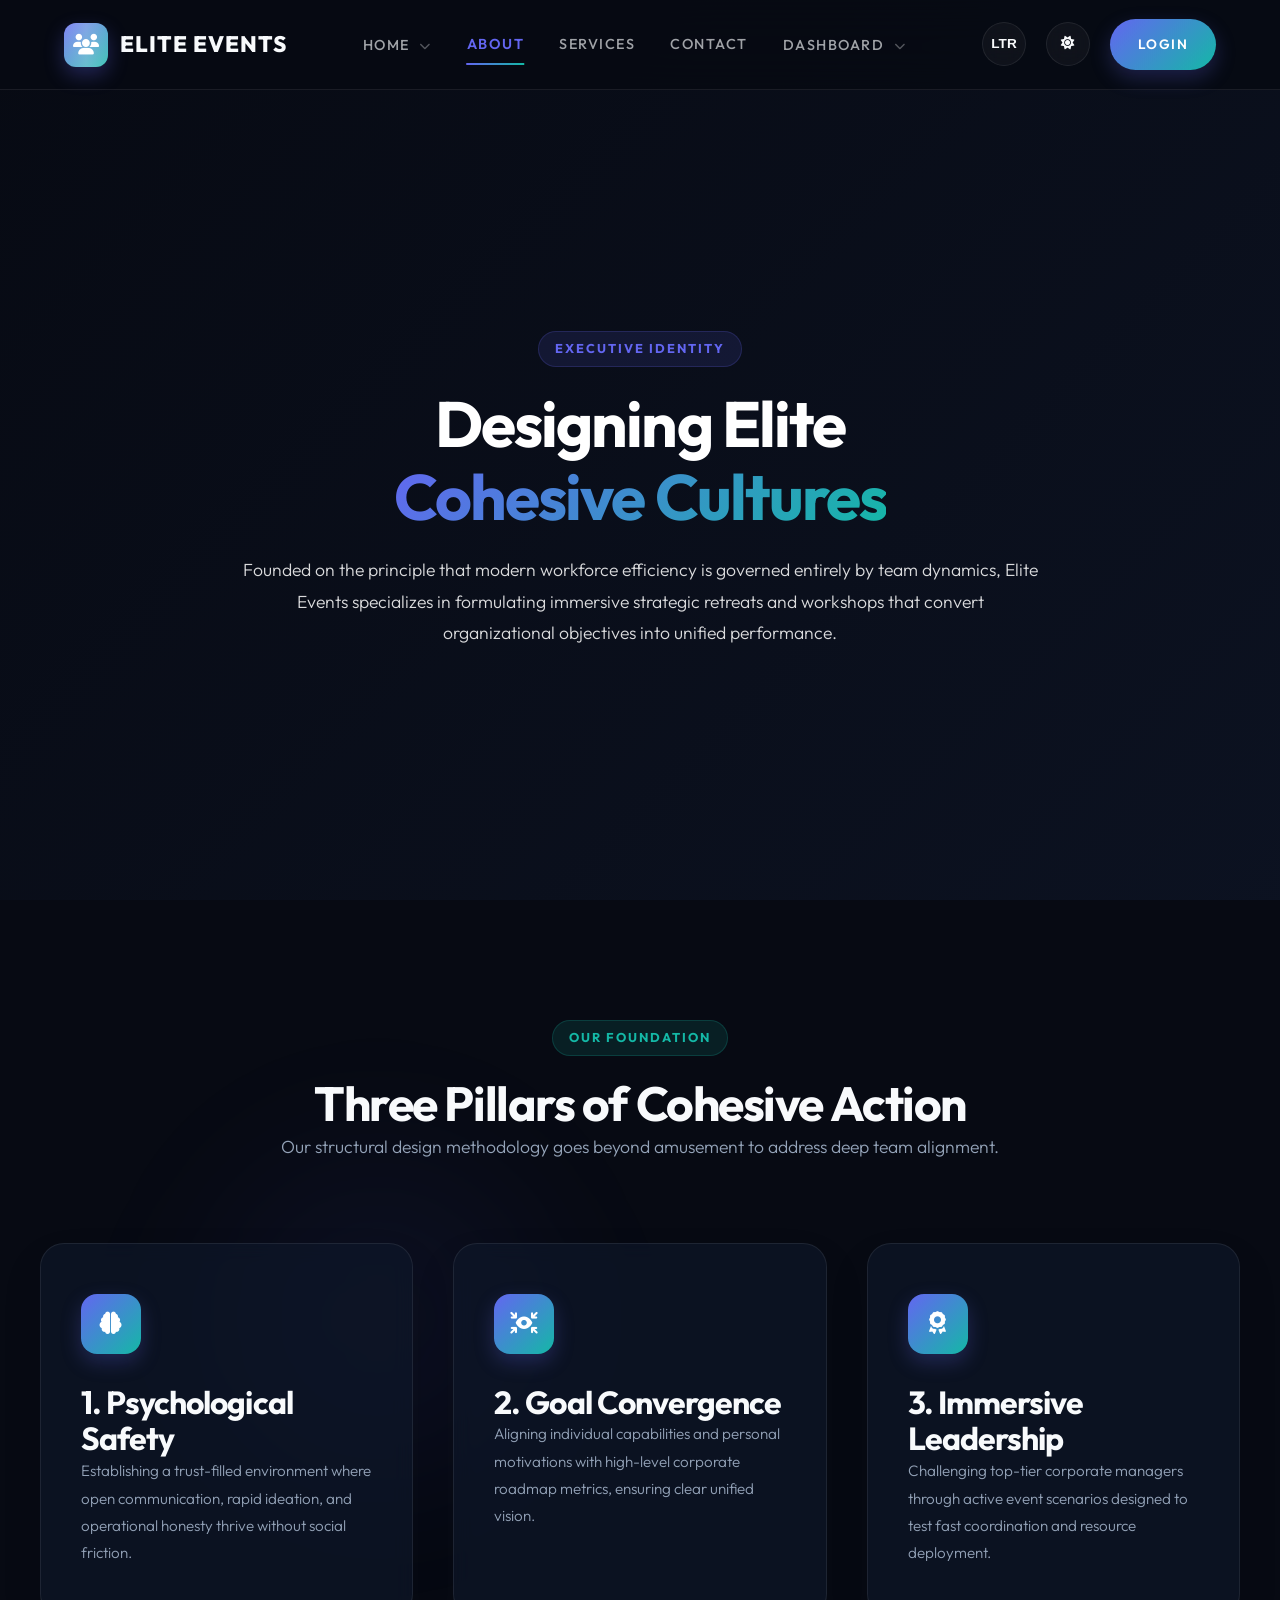
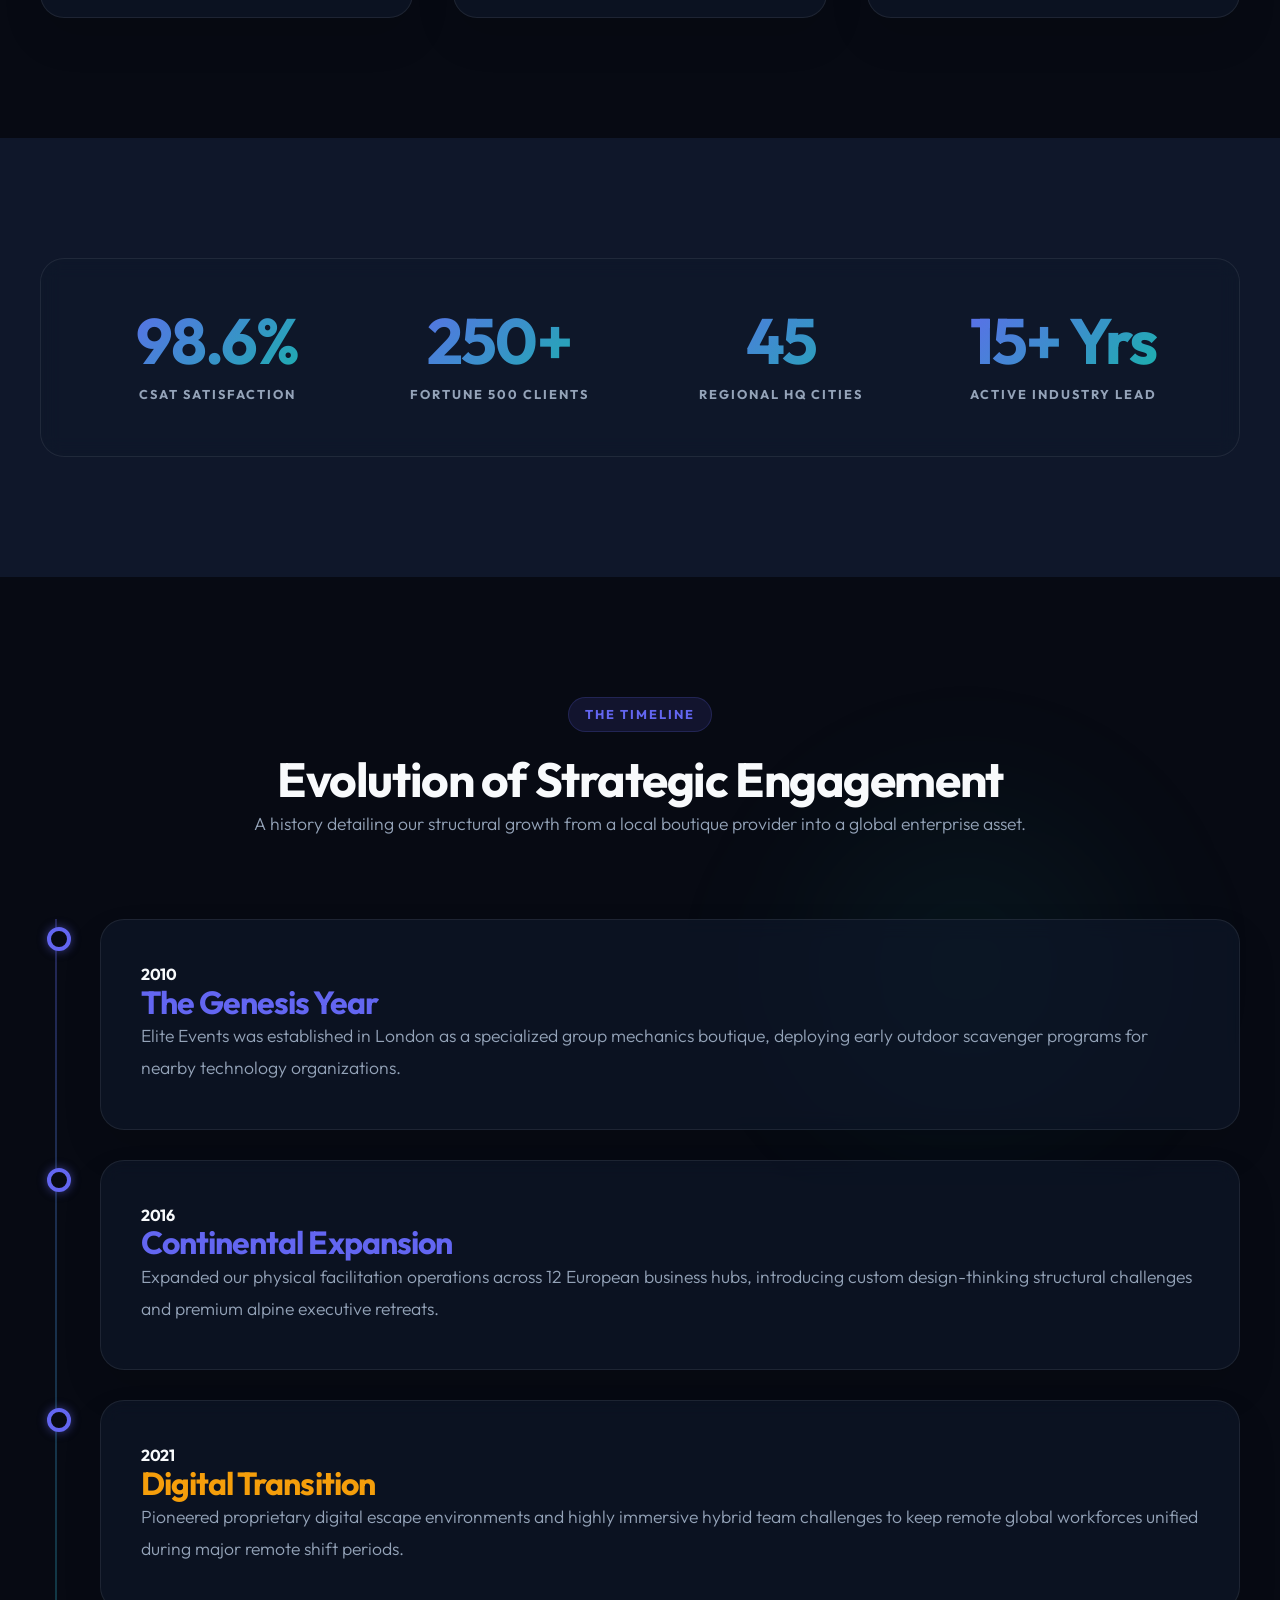
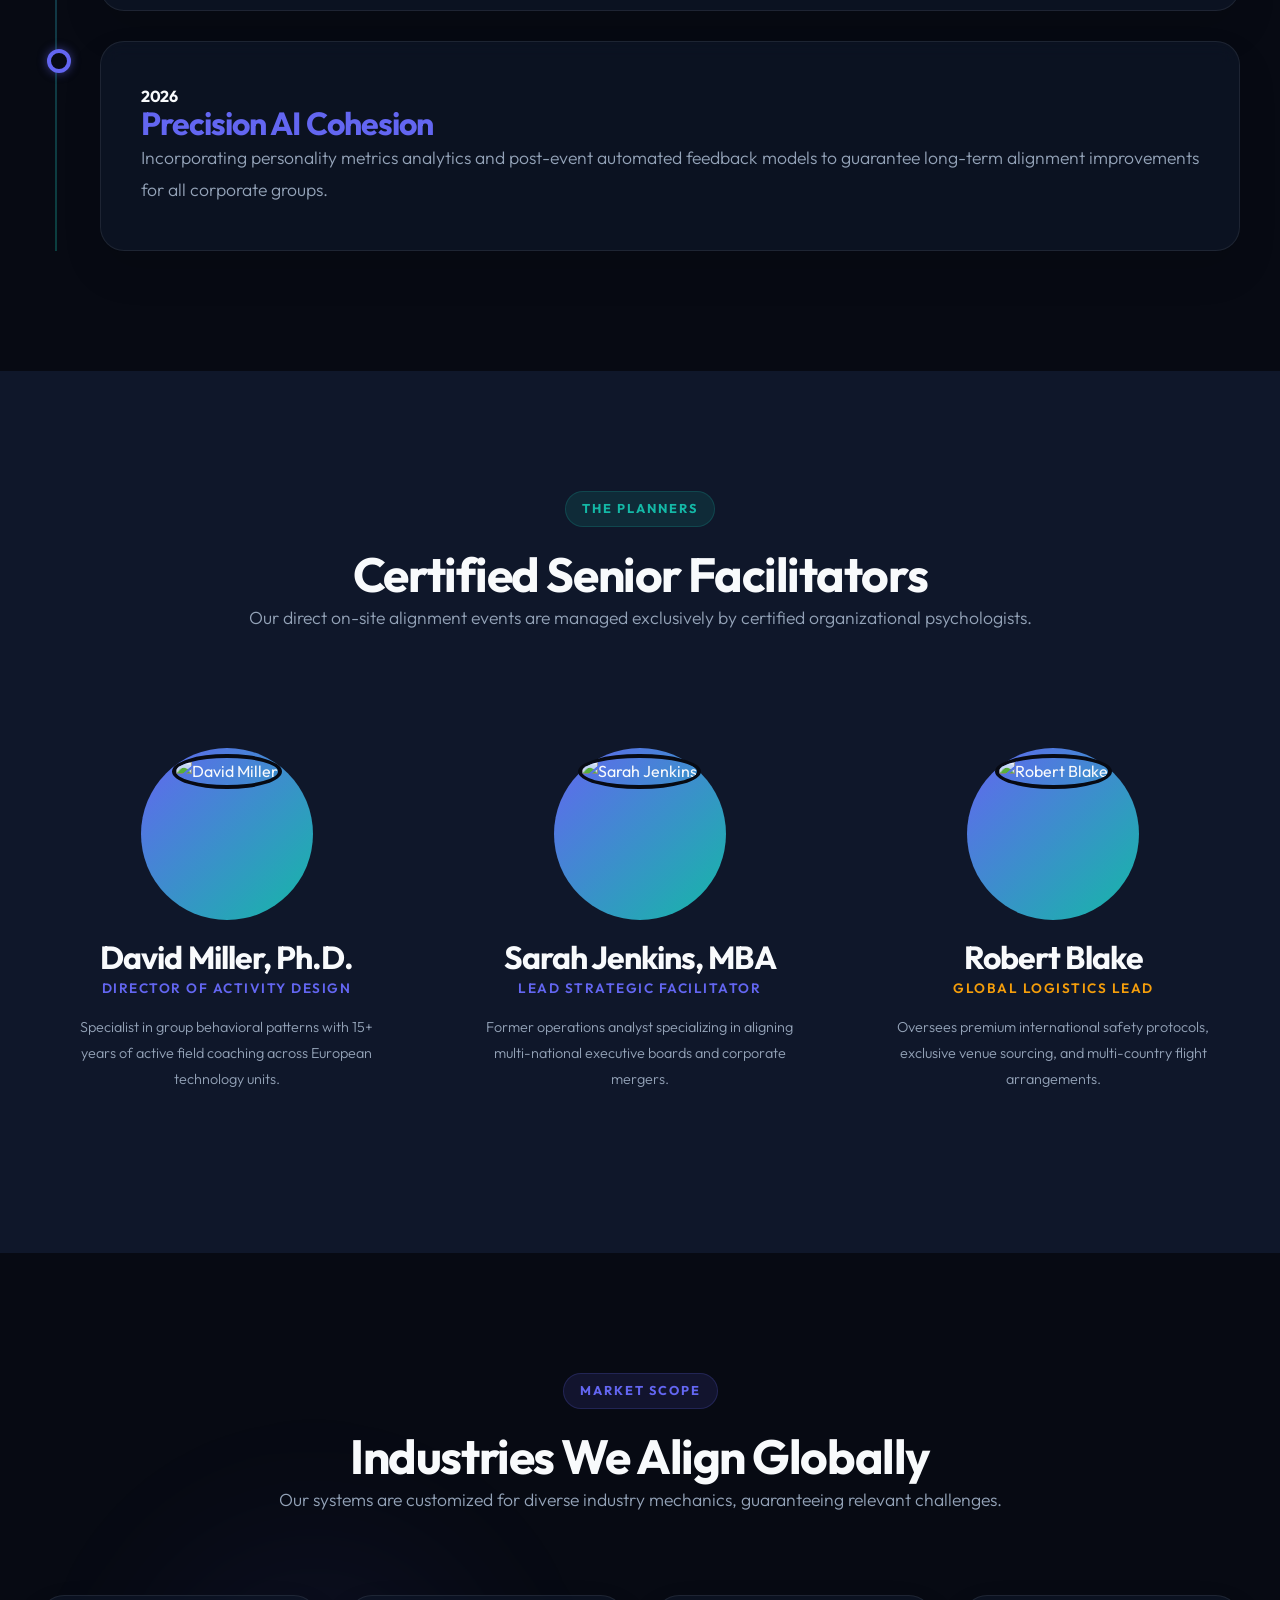
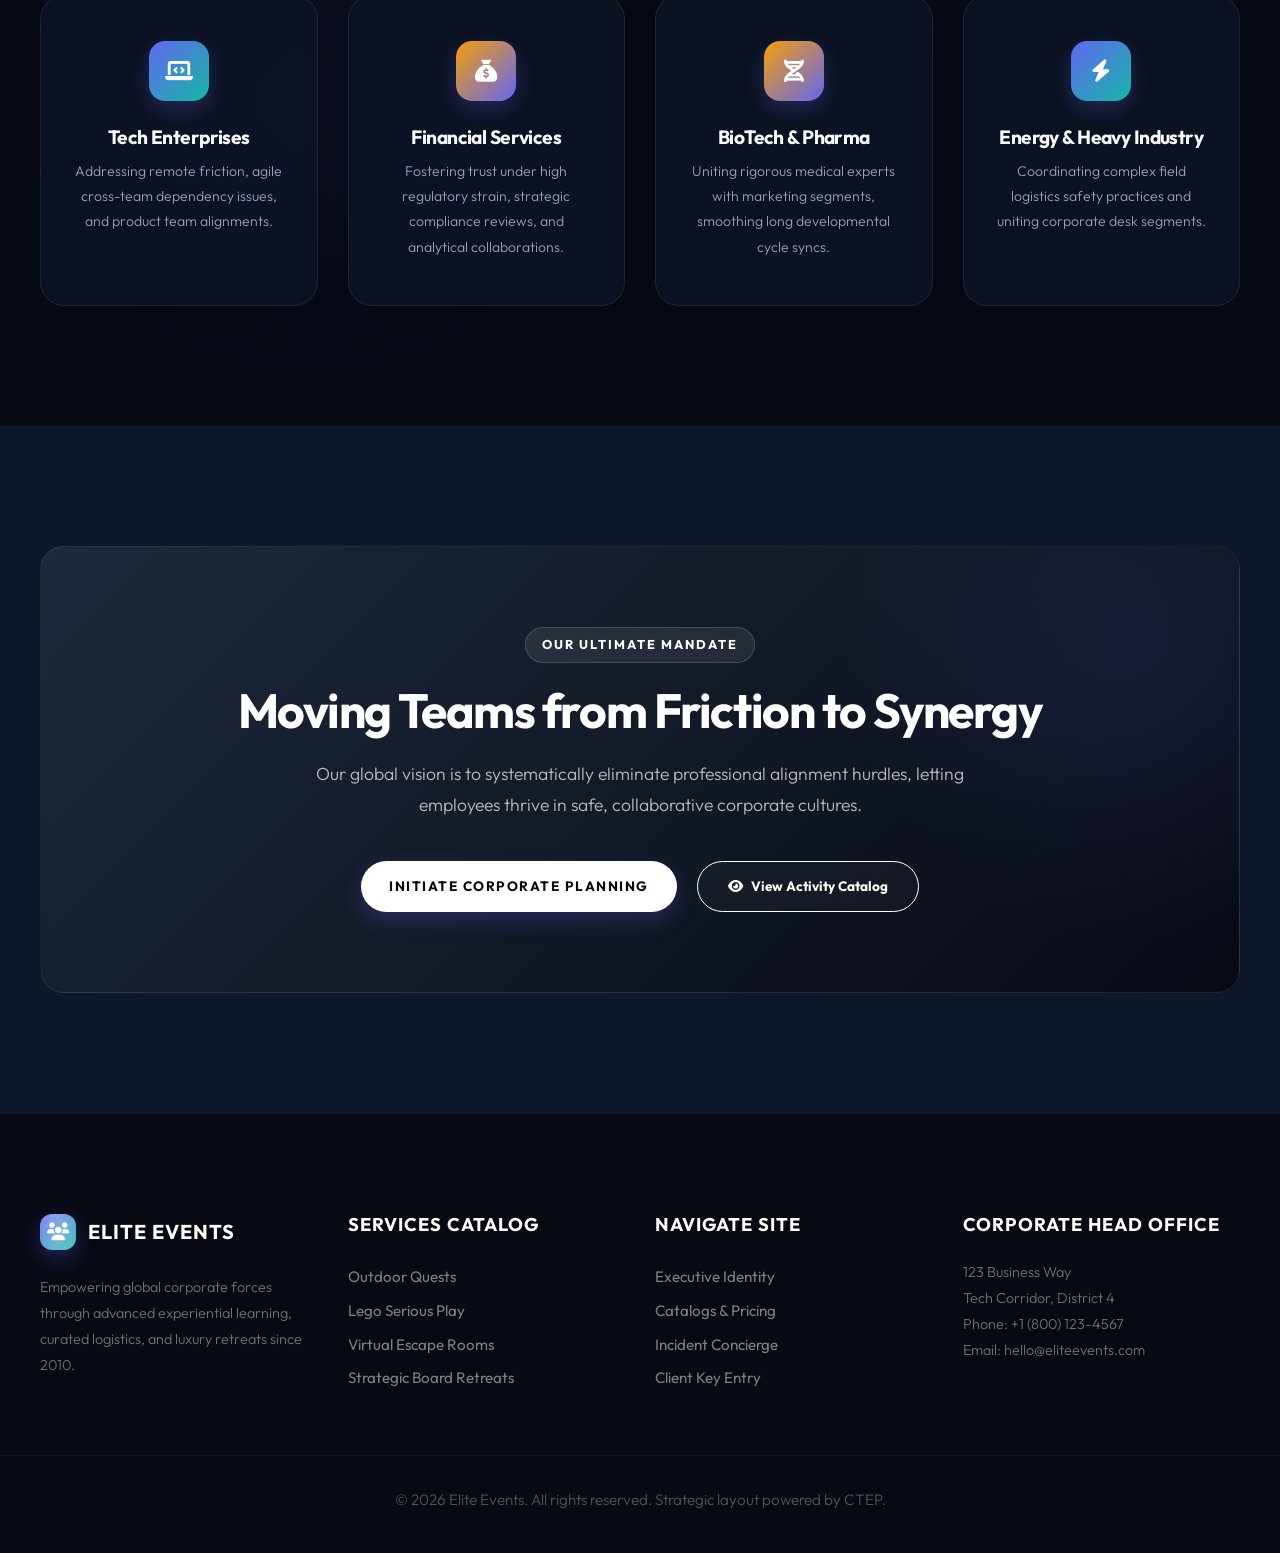
==== commit f710b1e0: "yyyy" ====
--- a/about.html
+++ b/about.html
@@ -33,8 +33,8 @@
         <div class="dropdown-parent" id="nav-home-dropdown">
           <a href="#" class="nav-link-item">Home <i class="fas fa-chevron-down" style="font-size: 0.7rem; margin-left: 5px; opacity: 0.5;"></i></a>
           <div class="dropdown-child">
-            <a href="index.html" class="dropdown-link" id="nav-home-1"><i class="fas fa-house"></i> Home 1</a>
-            <a href="home2.html" class="dropdown-link" id="nav-home-2"><i class="fas fa-house-chimney"></i> Home 2</a>
+            <a href="index.html" class="dropdown-link" id="nav-home-1">Home 1</a>
+            <a href="home2.html" class="dropdown-link" id="nav-home-2">Home 2</a>
           </div>
         </div>
         <a href="about.html" class="nav-link-item active" id="nav-about">About</a>
@@ -43,8 +43,8 @@
         <div class="dropdown-parent" id="nav-dashboard-dropdown">
           <a href="#" class="nav-link-item">Dashboard <i class="fas fa-chevron-down" style="font-size: 0.7rem; margin-left: 5px; opacity: 0.5;"></i></a>
           <div class="dropdown-child">
-            <a href="dashboard.html" class="dropdown-link" id="nav-user-dash"><i class="fas fa-user-tie"></i> User Dashboard</a>
-            <a href="admin.html" class="dropdown-link" id="nav-admin-dash"><i class="fas fa-user-shield"></i> Admin Dashboard</a>
+            <a href="dashboard.html" class="dropdown-link" id="nav-user-dash">User Dashboard</a>
+            <a href="admin.html" class="dropdown-link" id="nav-admin-dash">Admin Dashboard</a>
           </div>
         </div>
       </nav>
@@ -94,15 +94,11 @@
   <!-- 1. ABOUT HERO -->
   <section id="section-about-hero" class="hero-v1" style="background-image: url('https://images.unsplash.com/photo-1522071820081-009f0129c71c?auto=format&fit=crop&q=80&w=2070'); padding: 180px 0 100px;">
     <div class="hero-overlay"></div>
-    <div class="container grid-2" style="align-items: center; position: relative; z-index: 2;">
-      <div class="section-head-left" style="margin-bottom: 0;">
+    <div class="container" style="display: flex; justify-content: center;">
+      <div class="section-head-left" style="margin-bottom: 0; text-align: center; max-width: 800px;">
         <span class="accent-tag">Executive Identity</span>
         <h1>Designing Elite <br><span class="text-gradient">Cohesive Cultures</span></h1>
         <p style="margin-top: 20px;">Founded on the principle that modern workforce efficiency is governed entirely by team dynamics, Elite Events specializes in formulating immersive strategic retreats and workshops that convert organizational objectives into unified performance.</p>
-      </div>
-      <div style="position: relative;" class="animate" id="about-hero-img-box">
-        <img src="https://images.unsplash.com/photo-1523240795612-9a054b0db644?auto=format&fit=crop&q=80&w=2070" alt="Executive team alignment" style="width: 100%; height: 450px; object-fit: cover; border-radius: var(--border-radius-lg); box-shadow: var(--shadow-premium); border: 1px solid var(--glass-border);">
-        <div class="glow-blob glow-blob-accent" style="right: -50px; bottom: -50px;"></div>
       </div>
     </div>
   </section>
@@ -189,7 +185,7 @@
         <div class="timeline-node animate" id="era-node-2">
           <div class="feature-card" style="margin-left: 20px; padding: 45px 40px;">
             <h4 class="era-number">2016</h4>
-            <h3 style="color: var(--brand-accent);">Continental Expansion</h3>
+            <h3 style="color: var(--brand-primary);">Continental Expansion</h3>
             <p style="margin-bottom: 0;">Expanded our physical facilitation operations across 12 European business hubs, introducing custom design-thinking structural challenges and premium alpine executive retreats.</p>
           </div>
         </div>
@@ -239,7 +235,7 @@
             <img src="https://images.unsplash.com/photo-1573496359142-b8d87734a5a2?auto=format&fit=crop&q=80&w=2069" alt="Sarah Jenkins">
           </div>
           <h3>Sarah Jenkins, MBA</h3>
-          <p style="color: var(--brand-accent); font-weight: 600; font-size: 0.85rem; text-transform: uppercase; letter-spacing: 1.5px; margin-bottom: 15px;">Lead Strategic facilitator</p>
+          <p style="color: var(--brand-primary); font-weight: 600; font-size: 0.85rem; text-transform: uppercase; letter-spacing: 1.5px; margin-bottom: 15px;">Lead Strategic facilitator</p>
           <p style="font-size: 0.9rem; margin-bottom: 0;">Former operations analyst specializing in aligning multi-national executive boards and corporate mergers.</p>
         </div>
 
@@ -273,7 +269,7 @@
         </div>
 
         <div class="feature-card animate" id="industry-card-2" style="text-align: center; padding: 45px 30px;">
-          <div class="feature-icon" style="margin: 0 auto 25px; background: linear-gradient(135deg, var(--brand-accent) 0%, var(--brand-primary) 100%);"><i class="fas fa-sack-dollar"></i></div>
+          <div class="feature-icon" style="margin: 0 auto 25px; background: linear-gradient(135deg, var(--brand-secondary) 0%, var(--brand-primary) 100%);"><i class="fas fa-sack-dollar"></i></div>
           <h3 style="font-size: 1.2rem; margin-bottom: 10px;">Financial Services</h3>
           <p style="font-size: 0.88rem; margin-bottom: 0;">Fostering trust under high regulatory strain, strategic compliance reviews, and analytical collaborations.</p>
         </div>
--- a/style.css
+++ b/style.css
@@ -1232,6 +1232,44 @@
   }
 }
 
+/* 360px Ultra-Small Screen Fixes (Home2 Hero & General Layout) */
+@media (max-width: 360px) {
+  .container {
+    padding: 0 16px;
+  }
+
+  /* Home2 hero — prevent title overflow at 360px */
+  #section-home2-hero h1,
+  #home2-hero-title {
+    font-size: 1.85rem !important;
+    letter-spacing: 0.02em !important;
+    line-height: 1.25 !important;
+    word-break: break-word;
+  }
+
+  #section-home2-hero p {
+    font-size: 0.9rem !important;
+    line-height: 1.7 !important;
+    padding: 0 8px !important;
+  }
+
+  #section-home2-hero .hero-cta-group {
+    flex-direction: column;
+    align-items: center;
+  }
+
+  #section-home2-hero .btn-login-premium {
+    width: 100%;
+    text-align: center;
+    padding: 14px 20px !important;
+  }
+
+  /* Prevent stat grids from squishing */
+  .grid-4 {
+    grid-template-columns: 1fr 1fr !important;
+  }
+}
+
 /* 15. RTL LAYOUT INTEGRATION */
 [dir="rtl"] {
   direction: rtl;
